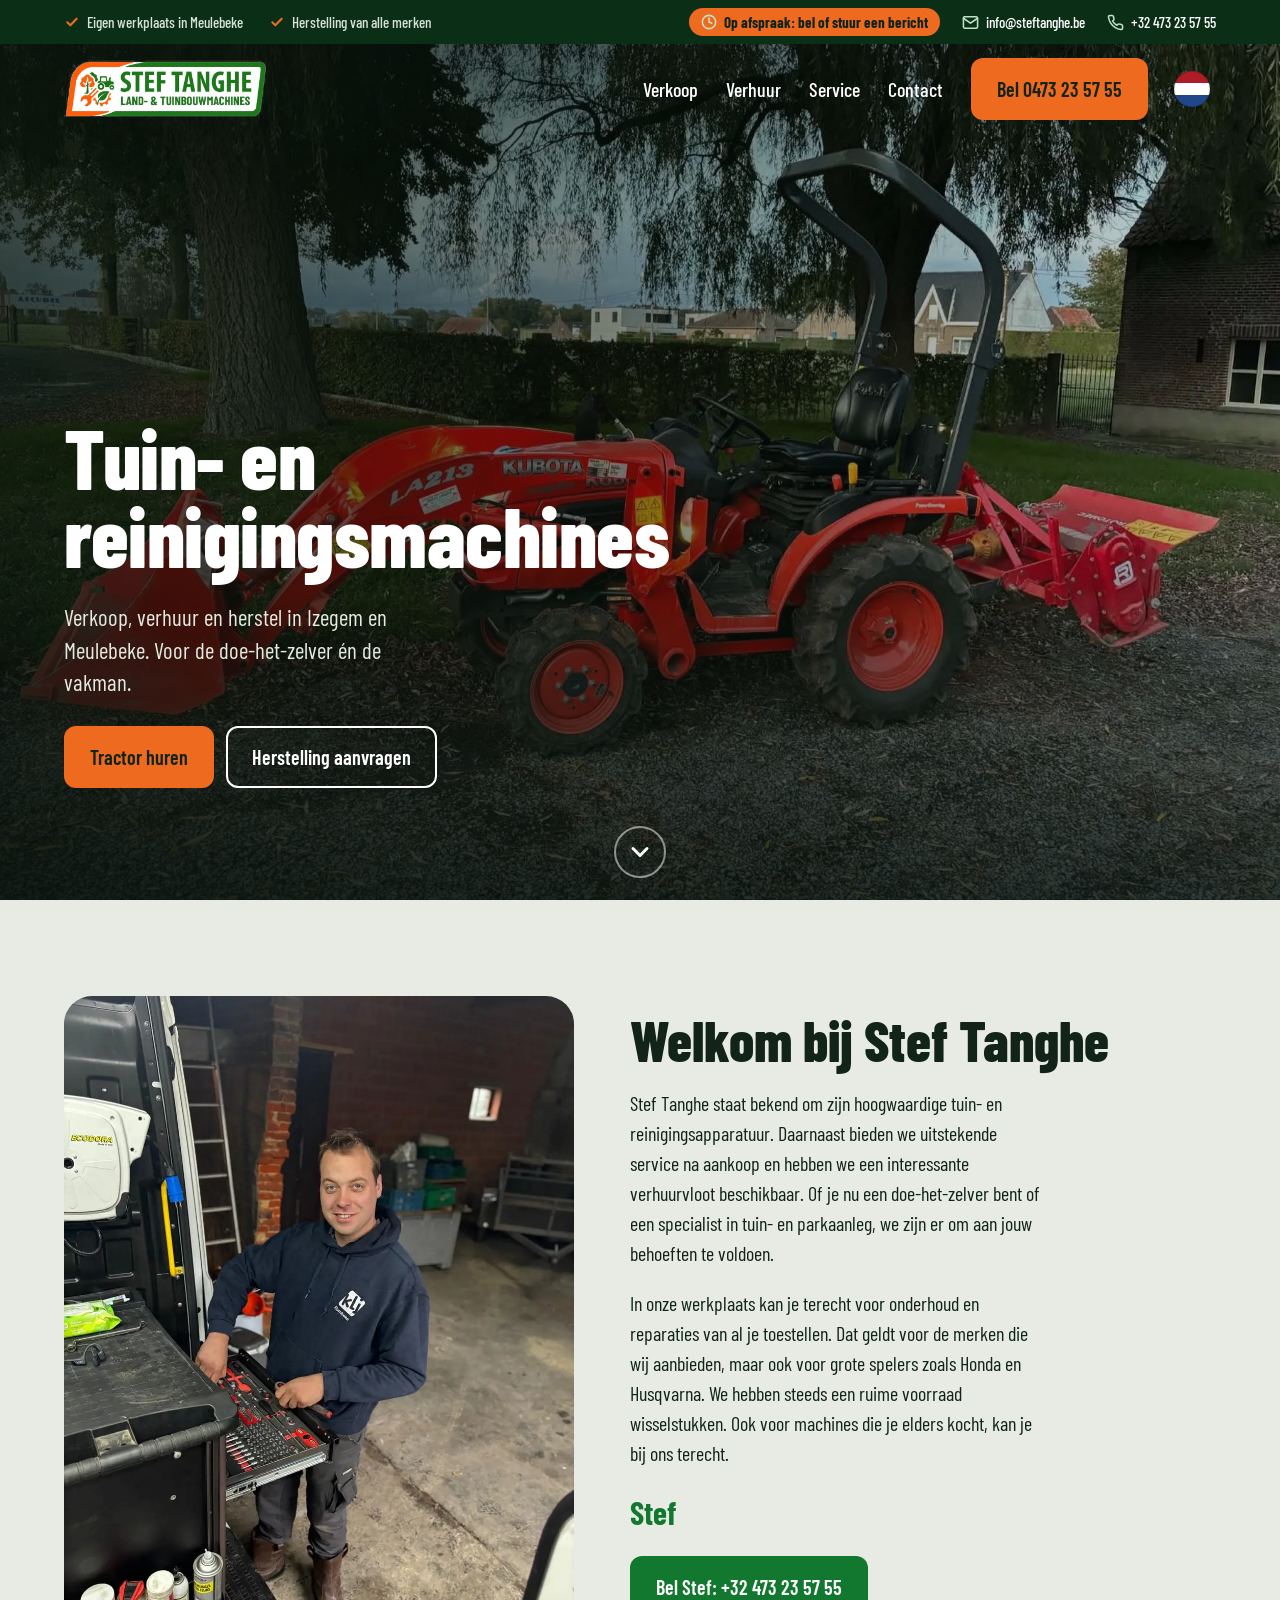
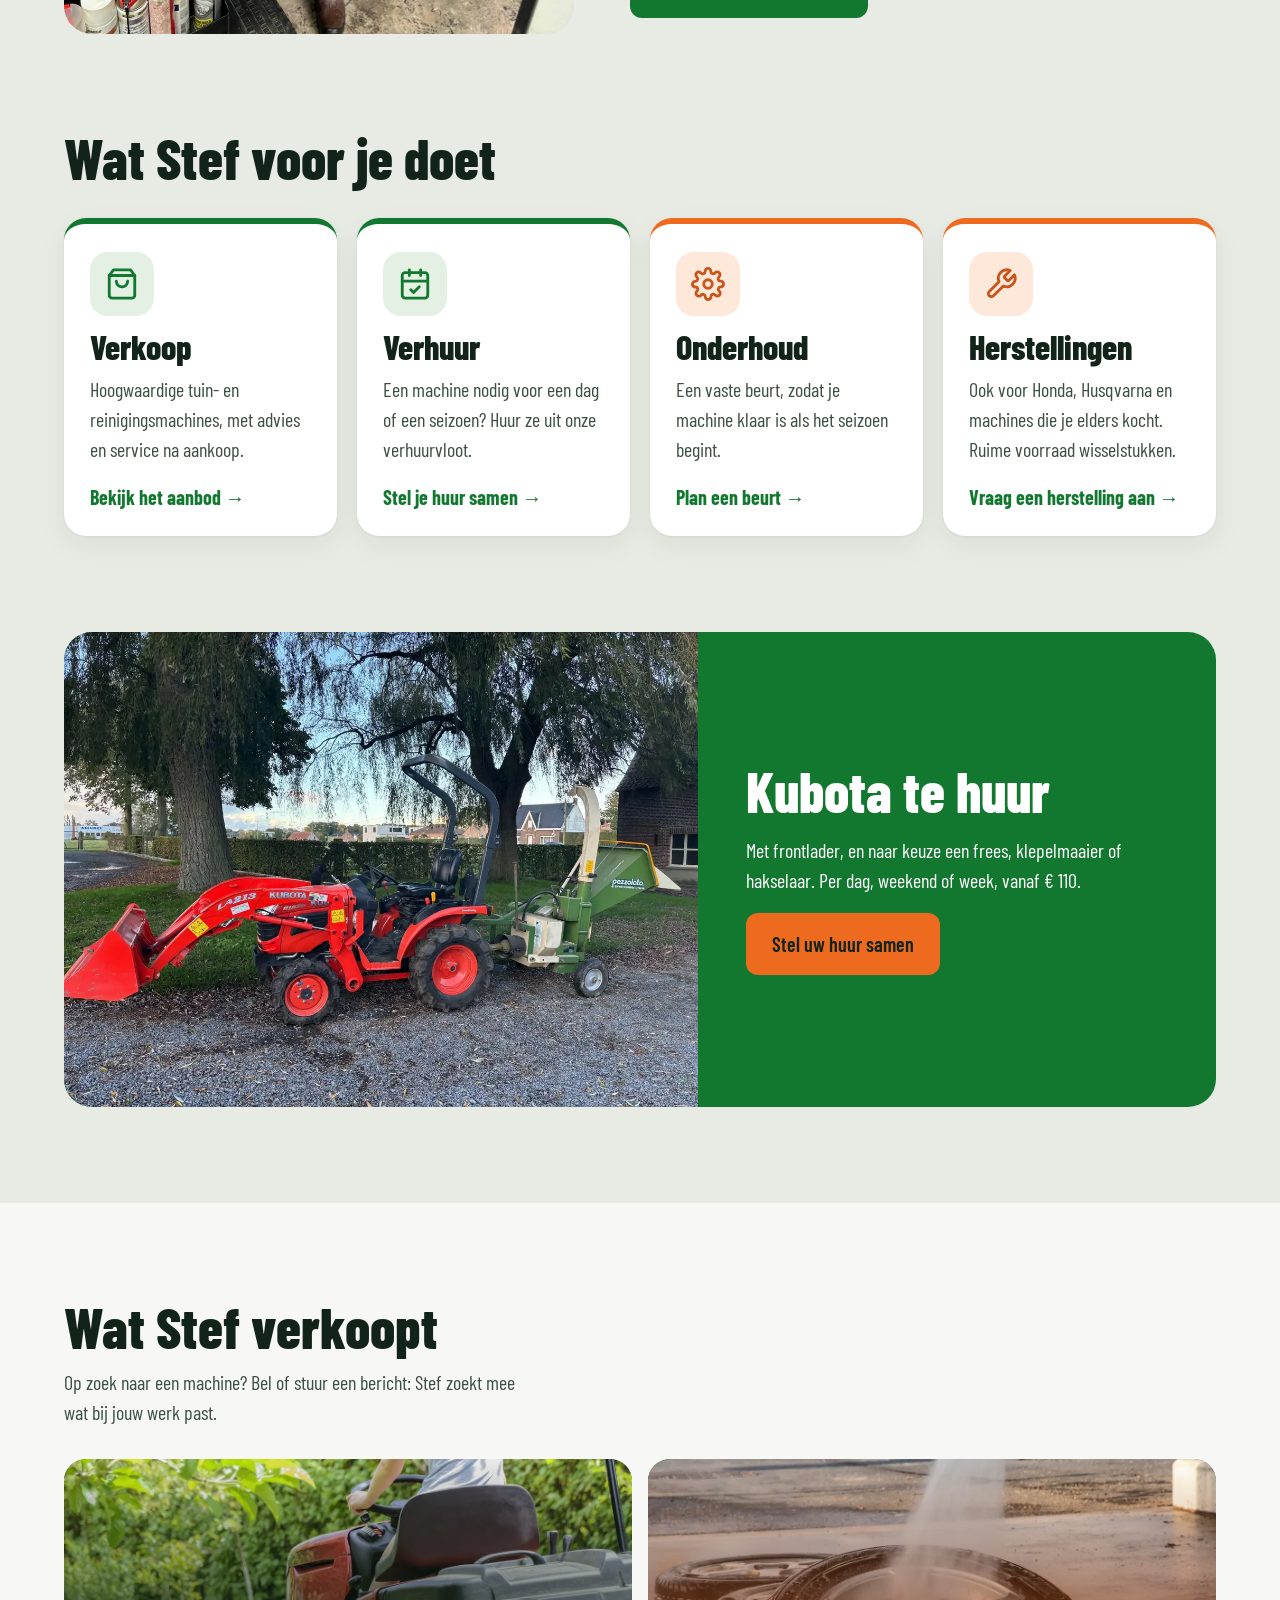
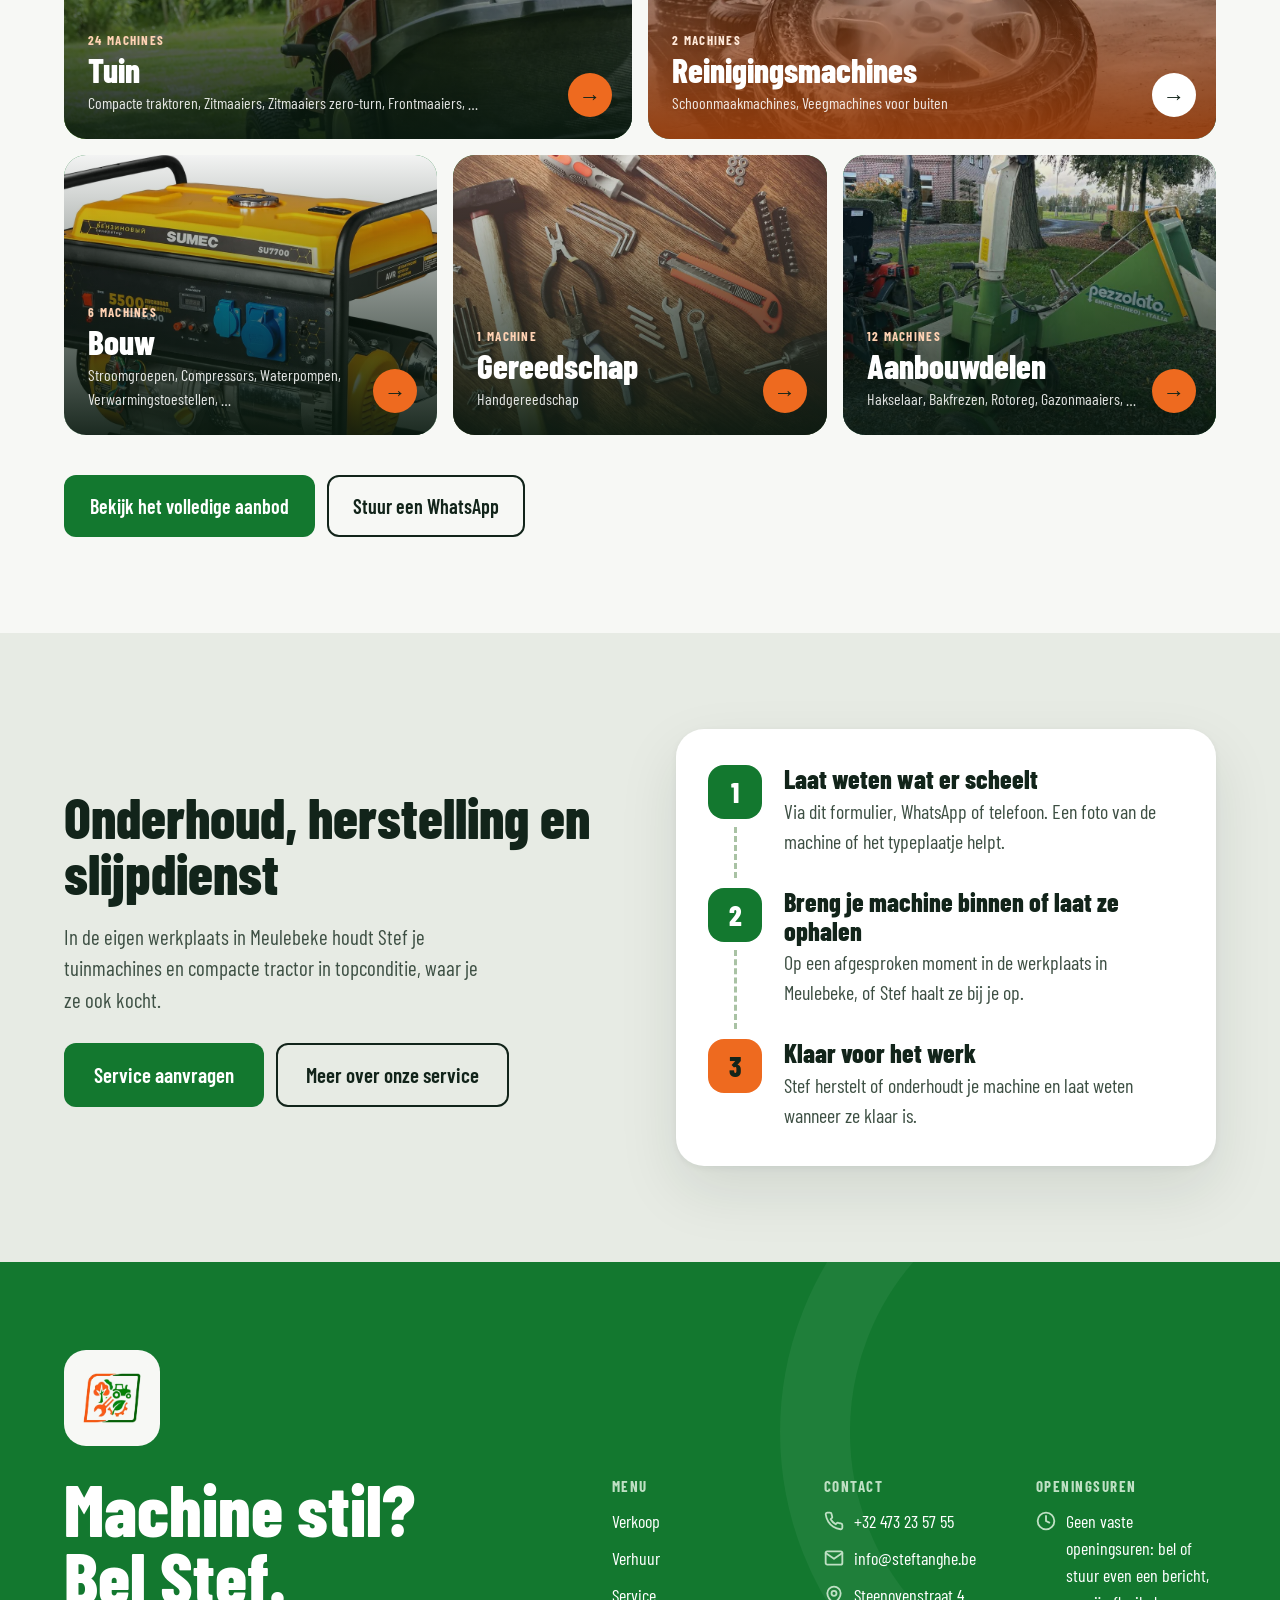
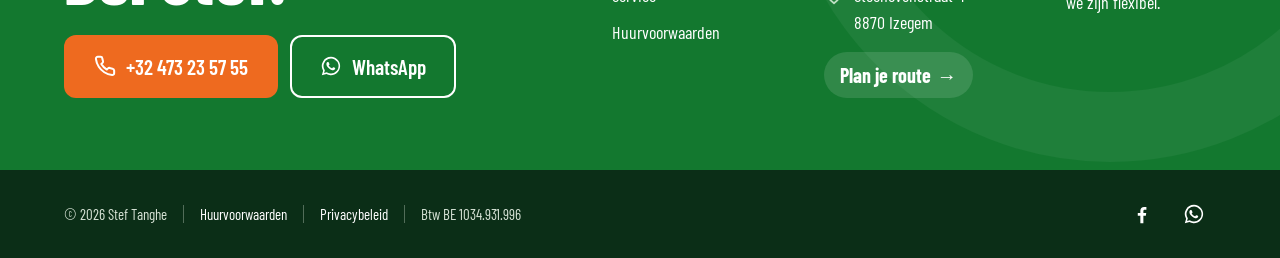
==== index.html @ a014071f "Topbalk met troeven en contactgegevens bovenaan (enkel desktop), klapt dicht bij scrollen Co-Authore" ====
<!doctype html>
<html lang="nl-BE">
<head>
<meta charset="utf-8">
<meta name="viewport" content="width=device-width, initial-scale=1">
<title>Stef Tanghe – Tuin- en reinigingsmachines in Izegem en Meulebeke</title>
<meta name="i18n-title" content="meta.home.title">
<meta name="description" data-key="meta.home.desc" content="Verhuur, verkoop en herstel van tuin- en reinigingsmachines in Izegem en Meulebeke. Onderhoud ook voor Honda, Husqvarna en elders gekochte machines.">
<meta name="robots" content="noindex, nofollow">
<meta name="theme-color" content="#13782F">
<link rel="icon" type="image/png" sizes="32x32" href="img/favicon-32.png">
<link rel="apple-touch-icon" href="img/apple-touch-icon.png">
<meta property="og:title" content="Stef Tanghe – Tuin- en reinigingsmachines">
<meta property="og:description" content="Verhuur, verkoop en herstel in Izegem en Meulebeke.">
<meta property="og:image" content="img/og.jpg">
<meta property="og:locale" content="nl_BE">
<link rel="preload" href="fonts/barlow-condensed-latin-800-normal.woff2" as="font" type="font/woff2" crossorigin>
<link rel="stylesheet" href="css/style.css">
</head>
<body>

<header class="balk balk-transparant" id="balk">
  <div class="topbalk">
    <div class="wrap topbalk-inner">
      <ul class="topbalk-troeven">
        <li><svg width="16" height="16" viewBox="0 0 24 24" fill="none" stroke="currentColor" stroke-width="3.2" stroke-linecap="round" stroke-linejoin="round" aria-hidden="true"><path d="M5 12.5l4.5 4.5L19 7"/></svg><span data-i18n="usp.werkplaats">Eigen werkplaats in Meulebeke</span></li>
        <li><svg width="16" height="16" viewBox="0 0 24 24" fill="none" stroke="currentColor" stroke-width="3.2" stroke-linecap="round" stroke-linejoin="round" aria-hidden="true"><path d="M5 12.5l4.5 4.5L19 7"/></svg><span data-i18n="usp.merken">Herstelling van alle merken</span></li>
        <li><svg width="16" height="16" viewBox="0 0 24 24" fill="none" stroke="currentColor" stroke-width="3.2" stroke-linecap="round" stroke-linejoin="round" aria-hidden="true"><path d="M5 12.5l4.5 4.5L19 7"/></svg><span data-i18n="usp.advies">Persoonlijk advies van Stef</span></li>
      </ul>
      <div class="topbalk-contact" aria-label="Contactgegevens" data-i18n-attr="aria-label:tb.label" role="group">
        <span class="topbalk-uren"><svg width="16" height="16" viewBox="0 0 24 24" fill="none" stroke="currentColor" stroke-width="2.4" stroke-linecap="round" aria-hidden="true"><circle cx="12" cy="12" r="10"/><path d="M12 6v6l4 2"/></svg><span data-i18n="tb.uren">Op afspraak: bel of stuur een bericht</span></span>
        <a href="mailto:info@steftanghe.be"><svg width="17" height="17" viewBox="0 0 24 24" fill="none" stroke="currentColor" stroke-width="2.2" stroke-linecap="round" stroke-linejoin="round" aria-hidden="true"><rect x="2" y="4" width="20" height="16" rx="2"/><path d="M22 6l-10 7L2 6"/></svg>info@steftanghe.be</a>
        <a href="tel:+32473235755"><svg width="17" height="17" viewBox="0 0 24 24" fill="none" stroke="currentColor" stroke-width="2.2" stroke-linecap="round" stroke-linejoin="round" aria-hidden="true"><path d="M22 16.9v3a2 2 0 0 1-2.2 2 19.8 19.8 0 0 1-8.6-3.1 19.5 19.5 0 0 1-6-6A19.8 19.8 0 0 1 2.1 4.2 2 2 0 0 1 4.1 2h3a2 2 0 0 1 2 1.7c.1 1 .4 1.9.7 2.8a2 2 0 0 1-.5 2.1L8 9.9a16 16 0 0 0 6 6l1.3-1.3a2 2 0 0 1 2.1-.4c.9.3 1.8.6 2.8.7a2 2 0 0 1 1.7 2z"/></svg>+32 473 23 57 55</a>
      </div>
    </div>
  </div>
  <div class="wrap balk-inner">
    <a href="./" class="balk-logo" data-intern><img src="img/logo.png" width="700" height="199" alt="Stef Tanghe, land- en tuinbouwmachines" data-i18n-attr="alt:alt.logo"></a>
    <div class="balk-rechts">
      <nav class="menu" id="menu" aria-label="Hoofdmenu">
        <button class="menu-sluit" type="button" aria-label="Menu sluiten" data-i18n-attr="aria-label:menu.sluiten">
          <svg width="28" height="28" viewBox="0 0 24 24" fill="none" stroke="currentColor" stroke-width="2.5" stroke-linecap="round" aria-hidden="true"><path d="M6 6l12 12M18 6L6 18"/></svg>
        </button>
        <a href="verkoop.html" data-intern data-i18n="nav.verkoop">Verkoop</a>
        <a href="verhuur.html" data-intern data-i18n="nav.verhuur">Verhuur</a>
        <a href="service.html" data-intern data-i18n="nav.service">Service</a>
        <a href="#contact" data-i18n="nav.contact">Contact</a>
        <a href="tel:+32473235755" class="btn btn-oranje" data-i18n="nav.bel">Bel 0473 23 57 55</a>
        <div class="menu-sociaal">
          <a href="https://www.facebook.com/profile.php?id=61595489034285" target="_blank" rel="noopener" aria-label="Facebook">
            <svg width="28" height="28" viewBox="0 0 24 24" fill="currentColor" aria-hidden="true"><path d="M13.5 22v-8h2.7l.4-3.2h-3.1V8.8c0-.9.3-1.5 1.6-1.5h1.7V4.4c-.3 0-1.3-.1-2.5-.1-2.5 0-4.1 1.5-4.1 4.2v2.3H7.4V14h2.8v8h3.3z"/></svg>
          </a>
          <a href="https://wa.me/32473235755" target="_blank" rel="noopener" aria-label="WhatsApp">
            <svg width="28" height="28" viewBox="0 0 24 24" fill="currentColor" aria-hidden="true"><path d="M12 2a10 10 0 0 0-8.6 15.1L2 22l5-1.3A10 10 0 1 0 12 2zm0 18.2c-1.5 0-3-.4-4.2-1.2l-.3-.2-3 .8.8-2.9-.2-.3A8.2 8.2 0 1 1 12 20.2zm4.5-6.1c-.2-.1-1.5-.7-1.7-.8-.2-.1-.4-.1-.6.1l-.8 1c-.1.2-.3.2-.5.1a6.7 6.7 0 0 1-3.3-2.9c-.3-.4.2-.4.7-1.3.1-.2 0-.3 0-.4l-.8-1.8c-.2-.5-.4-.4-.6-.4h-.5c-.2 0-.4.1-.6.3-.2.2-.8.8-.8 2s.8 2.3.9 2.5c.1.2 1.6 2.5 4 3.5 1.5.6 2 .7 2.8.6.4-.1 1.5-.6 1.7-1.2.2-.6.2-1.1.1-1.2l-.4-.2z"/></svg>
          </a>
        </div>
      </nav>
      <div class="menu-achtergrond" aria-hidden="true"></div>
      <div class="taalkiezer" id="taalkiezer">
        <button class="taal-knop" type="button" aria-expanded="false" aria-controls="taal-lijst" aria-label="Taal kiezen"></button>
        <div class="taal-lijst" id="taal-lijst"></div>
      </div>
      <button class="hamburger" type="button" aria-expanded="false" aria-controls="menu" aria-label="Menu openen" data-i18n-attr="aria-label:menu.open">
        <svg width="24" height="24" viewBox="0 0 24 24" fill="none" stroke="currentColor" stroke-width="2.5" stroke-linecap="round" aria-hidden="true"><path d="M4 7h16M4 12h16M4 17h16"/></svg>
      </button>
    </div>
  </div>
</header>

<main>
  <section class="hero">
    <picture>
      <source srcset="img/kubota.webp" type="image/webp">
      <img src="img/kubota.jpg" alt="" width="1800" height="1350" fetchpriority="high">
    </picture>
    <div class="wrap hero-inhoud">
      <h1 data-i18n-html="hero.h1">Tuin- en reinigings&shy;machines</h1>
      <p data-i18n="hero.p">Verkoop, verhuur en herstel in Izegem en Meulebeke. Voor de doe-het-zelver én de vakman.</p>
      <div class="knoppen">
        <a href="verhuur.html" class="btn btn-oranje" data-intern data-i18n="nav.huren">Tractor huren</a>
        <a href="service.html#aanvragen" class="btn btn-rand-wit" data-intern data-i18n="hero.herstel">Herstelling aanvragen</a>
      </div>
      <ul class="troeven">
        <li data-i18n="usp.werkplaats">Eigen werkplaats in Meulebeke</li>
        <li data-i18n="usp.merken">Herstelling van alle merken</li>
        <li data-i18n="usp.advies">Persoonlijk advies van Stef</li>
      </ul>
    </div>
    <a href="#welkom" class="scroll-pijl" aria-label="Scroll naar beneden" data-i18n-attr="aria-label:hero.scroll">
      <svg width="28" height="28" viewBox="0 0 24 24" fill="none" stroke="currentColor" stroke-width="2.5" stroke-linecap="round" stroke-linejoin="round" aria-hidden="true"><path d="M6 9l6 6 6-6"/></svg>
    </a>
  </section>

  <section class="sectie" id="welkom">
    <div class="wrap over">
      <picture>
        <source srcset="img/stef.webp" type="image/webp">
        <img src="img/stef.jpg" alt="Stef Tanghe aan het werk met zijn gereedschapskoffer in de bestelwagen" data-i18n-attr="alt:alt.stef" width="1000" height="1333" loading="lazy">
      </picture>
      <div class="over-tekst">
        <h2 class="sectie-titel" style="margin: 0" data-i18n="over.titel">Welkom bij Stef Tanghe</h2>
        <p data-i18n="over.p1">Stef Tanghe staat bekend om zijn hoogwaardige tuin- en reinigingsapparatuur. Daarnaast bieden we uitstekende service na aankoop en hebben we een interessante verhuurvloot beschikbaar. Of je nu een doe-het-zelver bent of een specialist in tuin- en parkaanleg, we zijn er om aan jouw behoeften te voldoen.</p>
        <p data-i18n="over.p2">In onze werkplaats kan je terecht voor onderhoud en reparaties van al je toestellen. Dat geldt voor de merken die wij aanbieden, maar ook voor grote spelers zoals Honda en Husqvarna. We hebben steeds een ruime voorraad wisselstukken. Ook voor machines die je elders kocht, kan je bij ons terecht.</p>
        <p class="handtekening">Stef</p>
        <div class="knoppen"><a href="tel:+32473235755" class="btn btn-groen" data-i18n="bel.stef">Bel Stef: +32 473 23 57 55</a></div>
      </div>
    </div>
  </section>

  <section class="sectie" id="diensten" style="padding-top: 0">
    <div class="wrap">
      <h2 class="sectie-titel" data-i18n="diensten.titel">Wat Stef voor je doet</h2>
      <div class="diensten">
        <a class="dienst" href="verkoop.html" data-intern>
          <span class="dienst-icoon" aria-hidden="true"><svg width="34" height="34" viewBox="0 0 24 24" fill="none" stroke="currentColor" stroke-width="2" stroke-linecap="round" stroke-linejoin="round"><path d="M6 2L3 6v14a2 2 0 0 0 2 2h14a2 2 0 0 0 2-2V6l-3-4z"/><path d="M3 6h18"/><path d="M16 10a4 4 0 0 1-8 0"/></svg></span>
          <h3 data-i18n="nav.verkoop">Verkoop</h3><p data-i18n="dienst.verkoop">Hoogwaardige tuin- en reinigingsmachines, met advies en service na aankoop.</p>
          <span class="dienst-link"><span data-i18n="dl.verkoop">Bekijk het aanbod</span> <span aria-hidden="true">→</span></span>
        </a>
        <a class="dienst" href="verhuur.html" data-intern>
          <span class="dienst-icoon" aria-hidden="true"><svg width="34" height="34" viewBox="0 0 24 24" fill="none" stroke="currentColor" stroke-width="2" stroke-linecap="round" stroke-linejoin="round"><rect x="3" y="4" width="18" height="18" rx="2"/><path d="M16 2v4M8 2v4M3 10h18"/><path d="M9 16l2 2 4-4"/></svg></span>
          <h3 data-i18n="nav.verhuur">Verhuur</h3><p data-i18n="dienst.verhuur">Een machine nodig voor een dag of een seizoen? Huur ze uit onze verhuurvloot.</p>
          <span class="dienst-link"><span data-i18n="dl.verhuur">Stel je huur samen</span> <span aria-hidden="true">→</span></span>
        </a>
        <a class="dienst" href="service.html?soort=onderhoud#aanvragen" data-intern>
          <span class="dienst-icoon" aria-hidden="true"><svg width="34" height="34" viewBox="0 0 24 24" fill="none" stroke="currentColor" stroke-width="2" stroke-linecap="round" stroke-linejoin="round"><circle cx="12" cy="12" r="3"/><path d="M19.4 15a1.7 1.7 0 0 0 .3 1.8l.1.1a2 2 0 1 1-2.8 2.8l-.1-.1a1.7 1.7 0 0 0-1.8-.3 1.7 1.7 0 0 0-1 1.5V21a2 2 0 0 1-4 0v-.1A1.7 1.7 0 0 0 9 19.4a1.7 1.7 0 0 0-1.8.3l-.1.1a2 2 0 1 1-2.8-2.8l.1-.1a1.7 1.7 0 0 0 .3-1.8 1.7 1.7 0 0 0-1.5-1H3a2 2 0 0 1 0-4h.1A1.7 1.7 0 0 0 4.6 9a1.7 1.7 0 0 0-.3-1.8l-.1-.1a2 2 0 1 1 2.8-2.8l.1.1a1.7 1.7 0 0 0 1.8.3H9a1.7 1.7 0 0 0 1-1.5V3a2 2 0 0 1 4 0v.1a1.7 1.7 0 0 0 1 1.5 1.7 1.7 0 0 0 1.8-.3l.1-.1a2 2 0 1 1 2.8 2.8l-.1.1a1.7 1.7 0 0 0-.3 1.8V9a1.7 1.7 0 0 0 1.5 1H21a2 2 0 0 1 0 4h-.1a1.7 1.7 0 0 0-1.5 1z"/></svg></span>
          <h3 data-i18n="nav.onderhoud">Onderhoud</h3><p data-i18n="dienst.onderhoud">Een vaste beurt, zodat je machine klaar is als het seizoen begint.</p>
          <span class="dienst-link"><span data-i18n="dl.onderhoud">Plan een beurt</span> <span aria-hidden="true">→</span></span>
        </a>
        <a class="dienst" href="service.html?soort=herstel#aanvragen" data-intern>
          <span class="dienst-icoon" aria-hidden="true"><svg width="34" height="34" viewBox="0 0 24 24" fill="none" stroke="currentColor" stroke-width="2" stroke-linecap="round" stroke-linejoin="round"><path d="M14.7 6.3a1 1 0 0 0 0 1.4l1.6 1.6a1 1 0 0 0 1.4 0l3.8-3.8a6 6 0 0 1-7.9 7.9l-6.9 6.9a2.1 2.1 0 0 1-3-3l6.9-6.9a6 6 0 0 1 7.9-7.9l-3.8 3.8z"/></svg></span>
          <h3 data-i18n="nav.herstel">Herstellingen</h3><p data-i18n="dienst.herstel">Ook voor Honda, Husqvarna en machines die je elders kocht. Ruime voorraad wisselstukken.</p>
          <span class="dienst-link"><span data-i18n="dl.herstel">Vraag een herstelling aan</span> <span aria-hidden="true">→</span></span>
        </a>
      </div>
    </div>
  </section>

  <section class="wrap" style="padding-bottom: 96px">
    <div class="huurblok">
      <picture>
        <source srcset="img/kubota-hakselaar.webp" type="image/webp">
        <img src="img/kubota-hakselaar.jpg" alt="Kubota met hakselaar aangekoppeld" data-i18n-attr="alt:alt.kubota.hakselaar" width="1200" height="900" loading="lazy">
      </picture>
      <div class="huurblok-tekst">
        <h2 data-i18n="huur.titel">Kubota te huur</h2>
        <p data-i18n="huur.p">Met frontlader, en naar keuze een frees, klepelmaaier of hakselaar. Per dag, weekend of week, vanaf € 110.</p>
        <a href="verhuur.html" class="btn btn-oranje" data-intern data-i18n="huur.knop">Stel uw huur samen</a>
      </div>
    </div>
  </section>

  <section class="sectie aanbod-sectie" id="aanbod">
    <div class="wrap">
      <div class="aanbod-kop">
        <div>
          <h2 class="sectie-titel" style="margin-bottom: 12px" data-i18n="aanbod.titel">Wat Stef verkoopt</h2>
          <p class="aanbod-intro" data-i18n="aanbod.intro">Op zoek naar een machine? Bel of stuur een bericht: Stef zoekt mee wat bij jouw werk past.</p>
        </div>
        
      </div>
      <div class="categorie-tegels" id="cat-tegels"></div>
      <div class="knoppen" style="margin-top: 40px">
        <a href="verkoop.html" class="btn btn-groen" data-intern data-i18n="aanbod.alles">Bekijk het volledige aanbod</a>
        <a href="https://wa.me/32473235755" target="_blank" rel="noopener" class="btn btn-rand" data-i18n="aanbod.wa">Stuur een WhatsApp</a>
      </div>
    </div>
  </section>

  <section class="sectie herstel-sectie" id="herstelling">
    <div class="wrap herstel herstel-teaser">
      <div class="herstel-uitleg">
        <h2 class="sectie-titel" data-i18n="sv.onder">Onderhoud, herstelling en slijpdienst</h2>
        <p class="herstel-sub" data-i18n="sv.intro">In de eigen werkplaats in Meulebeke houdt Stef je tuinmachines en compacte tractor in topconditie, waar je ze ook kocht.</p>
        <div class="knoppen">
          <a href="service.html#aanvragen" class="btn btn-groen btn-groot" data-intern data-i18n="sv.aanvragen">Service aanvragen</a>
          <a href="service.html" class="btn btn-rand btn-groot" data-intern data-i18n="sv.meer">Meer over onze service</a>
        </div>
      </div>
      <ol class="stappen">
        <li><strong data-i18n="s1.t">Laat weten wat er scheelt</strong><span data-i18n="s1.p"></span></li>
        <li><strong data-i18n="s2.t">Breng je machine binnen of laat ze ophalen</strong><span data-i18n="s2.p"></span></li>
        <li><strong data-i18n="s3.t">Klaar voor het werk</strong><span data-i18n="s3.p"></span></li>
      </ol>
    </div>
  </section>
</main>

<footer class="contact" id="contact">
  <div class="wrap contact-inner">
    <div class="contact-cta">
      <img src="img/logo-vierkant.png" alt="" width="96" height="96" class="contact-logo" loading="lazy">
      <h2 data-i18n-html="contact.home"></h2>
      <div class="knoppen">
        <a href="tel:+32473235755" class="btn btn-oranje btn-groot"><svg width="22" height="22" viewBox="0 0 24 24" fill="none" stroke="currentColor" stroke-width="2.2" stroke-linecap="round" stroke-linejoin="round" aria-hidden="true"><path d="M22 16.9v3a2 2 0 0 1-2.2 2 19.8 19.8 0 0 1-8.6-3.1 19.5 19.5 0 0 1-6-6A19.8 19.8 0 0 1 2.1 4.2 2 2 0 0 1 4.1 2h3a2 2 0 0 1 2 1.7c.1 1 .4 1.9.7 2.8a2 2 0 0 1-.5 2.1L8 9.9a16 16 0 0 0 6 6l1.3-1.3a2 2 0 0 1 2.1-.4c.9.3 1.8.6 2.8.7a2 2 0 0 1 1.7 2z"/></svg> +32 473 23 57 55</a>
        <a href="https://wa.me/32473235755" target="_blank" rel="noopener" class="btn btn-rand-wit btn-groot"><svg width="22" height="22" viewBox="0 0 24 24" fill="currentColor" aria-hidden="true"><path d="M12 2a10 10 0 0 0-8.6 15.1L2 22l5-1.3A10 10 0 1 0 12 2zm0 18.2c-1.5 0-3-.4-4.2-1.2l-.3-.2-3 .8.8-2.9-.2-.3A8.2 8.2 0 1 1 12 20.2zm4.5-6.1c-.2-.1-1.5-.7-1.7-.8-.2-.1-.4-.1-.6.1l-.8 1c-.1.2-.3.2-.5.1a6.7 6.7 0 0 1-3.3-2.9c-.3-.4.2-.4.7-1.3.1-.2 0-.3 0-.4l-.8-1.8c-.2-.5-.4-.4-.6-.4h-.5c-.2 0-.4.1-.6.3-.2.2-.8.8-.8 2s.8 2.3.9 2.5c.1.2 1.6 2.5 4 3.5 1.5.6 2 .7 2.8.6.4-.1 1.5-.6 1.7-1.2.2-.6.2-1.1.1-1.2l-.4-.2z"/></svg> WhatsApp</a>
      </div>
    </div>
    <div class="contact-kolommen">
      <div>
        <h3 data-i18n="f.menu">Menu</h3>
        <ul>
          <li><a href="verkoop.html" data-intern data-i18n="nav.verkoop">Verkoop</a></li>
          <li><a href="verhuur.html" data-intern data-i18n="nav.verhuur">Verhuur</a></li>
          <li><a href="service.html" data-intern data-i18n="nav.service">Service</a></li>
          <li><a href="voorwaarden.html" data-intern data-i18n="voet.voorwaarden">Huurvoorwaarden</a></li>
        </ul>
      </div>
      <div>
        <h3 data-i18n="nav.contact">Contact</h3>
        <ul class="met-icoon">
          <li><svg width="22" height="22" viewBox="0 0 24 24" fill="none" stroke="currentColor" stroke-width="2.2" stroke-linecap="round" stroke-linejoin="round" aria-hidden="true"><path d="M22 16.9v3a2 2 0 0 1-2.2 2 19.8 19.8 0 0 1-8.6-3.1 19.5 19.5 0 0 1-6-6A19.8 19.8 0 0 1 2.1 4.2 2 2 0 0 1 4.1 2h3a2 2 0 0 1 2 1.7c.1 1 .4 1.9.7 2.8a2 2 0 0 1-.5 2.1L8 9.9a16 16 0 0 0 6 6l1.3-1.3a2 2 0 0 1 2.1-.4c.9.3 1.8.6 2.8.7a2 2 0 0 1 1.7 2z"/></svg><a href="tel:+32473235755">+32 473 23 57 55</a></li>
          <li><svg width="20" height="20" viewBox="0 0 24 24" fill="none" stroke="currentColor" stroke-width="2.2" stroke-linecap="round" stroke-linejoin="round" aria-hidden="true"><rect x="2" y="4" width="20" height="16" rx="2"/><path d="M22 6l-10 7L2 6"/></svg><a href="mailto:info@steftanghe.be">info@steftanghe.be</a></li>
          <li><svg width="22" height="22" viewBox="0 0 24 24" fill="none" stroke="currentColor" stroke-width="2.2" stroke-linecap="round" stroke-linejoin="round" aria-hidden="true"><path d="M20 10c0 6-8 12-8 12s-8-6-8-12a8 8 0 0 1 16 0z"/><circle cx="12" cy="10" r="3"/></svg><span>Steenovenstraat 4<br>8870 Izegem</span></li>
        </ul>
        <a class="route-link" href="https://www.google.com/maps/dir/?api=1&amp;destination=Steenovenstraat+4+8870+Izegem" target="_blank" rel="noopener"><span data-i18n="f.route">Plan je route</span> <span aria-hidden="true">→</span></a>
      </div>
      <div>
        <h3 data-i18n="f.uren">Openingsuren</h3>
        <p class="met-icoon-p"><svg width="20" height="20" viewBox="0 0 24 24" fill="none" stroke="currentColor" stroke-width="2.2" stroke-linecap="round" aria-hidden="true"><circle cx="12" cy="12" r="10"/><path d="M12 6v6l4 2"/></svg><span data-i18n="contact.uren">Geen vaste openingsuren: bel of stuur even een bericht, we zijn flexibel.</span></p>
      </div>
    </div>
  </div>
</footer>
<div class="voet">
  <div class="wrap voet-inner">
    <div class="voet-links">
      <span>© <span data-jaar>2026</span> Stef Tanghe</span>
      <a href="voorwaarden.html" data-intern data-i18n="voet.voorwaarden">Huurvoorwaarden</a>
      <a href="privacy.html" data-intern data-i18n="voet.privacy">Privacybeleid</a>
      <span>Btw BE 1034.931.996</span>
    </div>
    <div class="voet-sociaal">
      <a href="https://www.facebook.com/profile.php?id=61595489034285" target="_blank" rel="noopener" aria-label="Facebook" data-facebook>
        <svg width="22" height="22" viewBox="0 0 24 24" fill="currentColor" aria-hidden="true"><path d="M13.5 22v-8h2.7l.4-3.2h-3.1V8.8c0-.9.3-1.5 1.6-1.5h1.7V4.4c-.3 0-1.3-.1-2.5-.1-2.5 0-4.1 1.5-4.1 4.2v2.3H7.4V14h2.8v8h3.3z"/></svg>
      </a>
      <a href="https://wa.me/32473235755" target="_blank" rel="noopener" aria-label="WhatsApp">
        <svg width="22" height="22" viewBox="0 0 24 24" fill="currentColor" aria-hidden="true"><path d="M12 2a10 10 0 0 0-8.6 15.1L2 22l5-1.3A10 10 0 1 0 12 2zm0 18.2c-1.5 0-3-.4-4.2-1.2l-.3-.2-3 .8.8-2.9-.2-.3A8.2 8.2 0 1 1 12 20.2zm4.5-6.1c-.2-.1-1.5-.7-1.7-.8-.2-.1-.4-.1-.6.1l-.8 1c-.1.2-.3.2-.5.1a6.7 6.7 0 0 1-3.3-2.9c-.3-.4.2-.4.7-1.3.1-.2 0-.3 0-.4l-.8-1.8c-.2-.5-.4-.4-.6-.4h-.5c-.2 0-.4.1-.6.3-.2.2-.8.8-.8 2s.8 2.3.9 2.5c.1.2 1.6 2.5 4 3.5 1.5.6 2 .7 2.8.6.4-.1 1.5-.6 1.7-1.2.2-.6.2-1.1.1-1.2l-.4-.2z"/></svg>
      </a>
    </div>
  </div>
</div>

<nav class="actiebalk" id="actiebalk" aria-label="Snel contact" data-i18n-attr="aria-label:mb.label">
  <a href="tel:+32473235755"><svg width="22" height="22" viewBox="0 0 24 24" fill="none" stroke="currentColor" stroke-width="2.2" stroke-linecap="round" stroke-linejoin="round" aria-hidden="true"><path d="M22 16.9v3a2 2 0 0 1-2.2 2 19.8 19.8 0 0 1-8.6-3.1 19.5 19.5 0 0 1-6-6A19.8 19.8 0 0 1 2.1 4.2 2 2 0 0 1 4.1 2h3a2 2 0 0 1 2 1.7c.1 1 .4 1.9.7 2.8a2 2 0 0 1-.5 2.1L8 9.9a16 16 0 0 0 6 6l1.3-1.3a2 2 0 0 1 2.1-.4c.9.3 1.8.6 2.8.7a2 2 0 0 1 1.7 2z"/></svg><span data-i18n="vk.bel">Bellen</span></a>
  <a href="https://wa.me/32473235755" target="_blank" rel="noopener"><svg width="22" height="22" viewBox="0 0 24 24" fill="currentColor" aria-hidden="true"><path d="M12 2a10 10 0 0 0-8.6 15.1L2 22l5-1.3A10 10 0 1 0 12 2zm0 18.2c-1.5 0-3-.4-4.2-1.2l-.3-.2-3 .8.8-2.9-.2-.3A8.2 8.2 0 1 1 12 20.2zm4.5-6.1c-.2-.1-1.5-.7-1.7-.8-.2-.1-.4-.1-.6.1l-.8 1c-.1.2-.3.2-.5.1a6.7 6.7 0 0 1-3.3-2.9c-.3-.4.2-.4.7-1.3.1-.2 0-.3 0-.4l-.8-1.8c-.2-.5-.4-.4-.6-.4h-.5c-.2 0-.4.1-.6.3-.2.2-.8.8-.8 2s.8 2.3.9 2.5c.1.2 1.6 2.5 4 3.5 1.5.6 2 .7 2.8.6.4-.1 1.5-.6 1.7-1.2.2-.6.2-1.1.1-1.2l-.4-.2z"/></svg><span>WhatsApp</span></a>
  <a href="https://www.google.com/maps/dir/?api=1&amp;destination=Steenovenstraat+4+8870+Izegem" target="_blank" rel="noopener"><svg width="22" height="22" viewBox="0 0 24 24" fill="none" stroke="currentColor" stroke-width="2.2" stroke-linecap="round" stroke-linejoin="round" aria-hidden="true"><path d="M20 10c0 6-8 12-8 12s-8-6-8-12a8 8 0 0 1 16 0z"/><circle cx="12" cy="10" r="3"/></svg><span data-i18n="mb.route">Route</span></a>
</nav>

<script src="js/i18n.js"></script>
<script src="js/main.js" defer></script>
<script src="js/assortiment.js" defer></script>
<script src="js/home.js" defer></script>
</body>
</html>
---- css/style.css ----
/* Stef Tanghe – land- & tuinbouwmachines */

@font-face { font-family: "Barlow Condensed"; font-weight: 400; font-display: swap; src: url("../fonts/barlow-condensed-latin-400-normal.woff2") format("woff2"); }
@font-face { font-family: "Barlow Condensed"; font-weight: 500; font-display: swap; src: url("../fonts/barlow-condensed-latin-500-normal.woff2") format("woff2"); }
@font-face { font-family: "Barlow Condensed"; font-weight: 600; font-display: swap; src: url("../fonts/barlow-condensed-latin-600-normal.woff2") format("woff2"); }
@font-face { font-family: "Barlow Condensed"; font-weight: 700; font-display: swap; src: url("../fonts/barlow-condensed-latin-700-normal.woff2") format("woff2"); }
@font-face { font-family: "Barlow Condensed"; font-weight: 800; font-display: swap; src: url("../fonts/barlow-condensed-latin-800-normal.woff2") format("woff2"); }

:root {
  --groen: #13782F;
  --groen-donker: #0C5420;
  --oranje: #EE6A1F;
  --inkt: #12241A;
  --inkt-zacht: #3D4F43;
  --grond: #E7EBE4;
  --plaat: #F7F8F5;
  --lijn: #CBD3C6;
  --todo: #8A3A0B;
  --max: 2200px;
  --rand: clamp(20px, 5vw, 120px);
  --cond: "Barlow Condensed", "Arial Narrow", sans-serif;
  --topbalk: 44px;
}

* { box-sizing: border-box; }
html { scroll-behavior: smooth; scroll-padding-top: 96px; }
@media (prefers-reduced-motion: reduce) { html { scroll-behavior: auto; } * { transition: none !important; } }
body { margin: 0; background: var(--grond); color: var(--inkt); font-family: var(--cond); font-size: 20px; line-height: 1.5; -webkit-font-smoothing: antialiased; }
img { max-width: 100%; height: auto; display: block; }
a { color: var(--groen); }
a:hover { color: var(--groen-donker); }
:focus-visible { outline: 3px solid var(--oranje); outline-offset: 3px; border-radius: 4px; }
h1, h2, h3 { font-family: var(--cond); line-height: 1; margin: 0; }
p { margin: 0; }
.wrap { max-width: var(--max); margin: 0 auto; padding: 0 var(--rand); }
@media (max-width: 640px) { body { font-size: 17px; } }
.sr-only { position: absolute; width: 1px; height: 1px; overflow: hidden; clip: rect(0 0 0 0); white-space: nowrap; }

/* Knoppen */
.btn { display: inline-flex; align-items: center; justify-content: center; gap: 10px; min-height: 52px; padding: 14px 24px; border-radius: 12px; font-weight: 600; text-decoration: none; border: 2px solid transparent; cursor: pointer; font: inherit; font-weight: 600; transition: background 0.2s, transform 0.15s, box-shadow 0.2s; }
.btn:active { transform: translateY(1px); }
.btn-groot { min-height: 58px; font-size: 21px; padding: 14px 28px; }
.btn-oranje:hover, .btn-groen:hover { box-shadow: 0 8px 20px rgba(18, 36, 26, 0.18); }
.btn-oranje { background: var(--oranje); color: var(--inkt); }
.btn-oranje:hover { background: #F57F3A; color: var(--inkt); }
.btn-groen { background: var(--groen); color: #fff; }
.btn-groen:hover { background: var(--groen-donker); color: #fff; }
.btn-rand { border-color: currentColor; color: var(--inkt); }
.btn-rand-wit { border-color: #fff; color: #fff; }
.btn-rand-wit:hover { background: rgba(255,255,255,0.12); color: #fff; }

/* Nog in te vullen */
.todo { color: var(--todo); border: 1px dashed var(--oranje); border-radius: 8px; padding: 2px 8px; font-size: 0.9em; }

/* ---------- Topbalk (enkel desktop) ---------- */
.topbalk { background: #0B2E17; color: #D6E2D5; font-size: 15px; font-weight: 500; max-height: var(--topbalk); overflow: hidden; transition: max-height 0.3s ease, opacity 0.3s ease; }
.topbalk-inner { display: flex; align-items: center; justify-content: space-between; gap: 24px; min-height: var(--topbalk); }
.topbalk-troeven { list-style: none; margin: 0; padding: 0; display: flex; gap: 26px; }
.topbalk-troeven li { display: inline-flex; align-items: center; gap: 7px; white-space: nowrap; }
.topbalk-troeven svg { color: var(--oranje); }
.topbalk-contact { display: flex; align-items: center; gap: 22px; white-space: nowrap; }
.topbalk-contact a { display: inline-flex; align-items: center; gap: 7px; color: #fff; text-decoration: none; }
.topbalk-contact a:hover { color: #FFD2B3; }
.topbalk-contact svg { color: #BFE0C4; }
.topbalk-uren { display: inline-flex; align-items: center; gap: 7px; padding: 3px 12px; border-radius: 999px; background: var(--oranje); color: var(--inkt); font-weight: 700; }
.balk.gescrold .topbalk { max-height: 0; opacity: 0; }
@media (max-width: 1440px) { .topbalk-troeven li:nth-child(3) { display: none; } }
@media (max-width: 1220px) { .topbalk-troeven li:nth-child(2) { display: none; } }
@media (max-width: 1020px) { .topbalk-uren { display: none; } }
@media (max-width: 900px) { :root { --topbalk: 0px; } .topbalk { display: none; } }
@media (min-width: 901px) { .hero .troeven { display: none; } }

/* ---------- Menubalk ---------- */
.balk { position: fixed; top: 0; left: 0; right: 0; z-index: 50; transition: background 0.25s, box-shadow 0.25s, transform 0.3s ease; }
.balk.is-weg { transform: translateY(-100%); box-shadow: none; }
.balk-licht, .balk.is-vast { background: rgba(231, 235, 228, 0.97); box-shadow: 0 1px 0 var(--lijn); }
.balk-inner { display: flex; align-items: center; justify-content: space-between; gap: 16px; padding-top: 14px; padding-bottom: 14px; }
.balk-logo img { height: 58px; width: auto; }
.menu { display: flex; align-items: center; gap: 28px; font-weight: 500; }
.menu > a, .menu-knop { color: var(--inkt); text-decoration: none; }
.balk-transparant:not(.is-vast) .menu > a:not(.btn), .balk-transparant:not(.is-vast) .menu-knop { color: #fff; }
.menu > a[aria-current="page"] { color: var(--groen); font-weight: 700; text-decoration: underline; text-underline-offset: 6px; text-decoration-thickness: 3px; }
.menu-knop { background: none; border: 0; padding: 0; min-height: 44px; font: inherit; font-weight: 500; cursor: pointer; display: inline-flex; align-items: center; gap: 6px; }
.menu-knop svg { transition: transform 0.2s; }
.menu-knop[aria-expanded="true"] svg { transform: rotate(180deg); }
.dropdown { position: relative; }
.dropdown-paneel { position: absolute; top: 100%; left: -14px; width: 310px; margin-top: 8px; background: var(--plaat); border-radius: 16px; box-shadow: 0 16px 40px rgba(18, 36, 26, 0.22); padding: 8px; display: none; flex-direction: column; }
.dropdown-paneel.open { display: flex; }
.dropdown-paneel a { display: flex; flex-direction: column; padding: 12px 14px; border-radius: 10px; color: var(--inkt); text-decoration: none; }
.dropdown-paneel a:hover { background: var(--grond); color: var(--inkt); }
.dropdown-paneel strong { font-family: var(--cond); font-weight: 700; font-size: 22px; line-height: 1.1; }
.dropdown-paneel span { font-size: 15px; color: var(--inkt-zacht); }
.hamburger { display: none; background: none; border: 0; width: 48px; height: 48px; align-items: center; justify-content: center; cursor: pointer; color: var(--inkt); }
.balk-transparant:not(.is-vast) .hamburger { color: #fff; }
.menu-sluit, .menu-sociaal, .menu-achtergrond { display: none; }

@media (max-width: 900px) {
  .hamburger { display: inline-flex; }
  .balk-logo img { height: 48px; }
  /* Zijmenu dat van rechts inschuift */
  .menu { display: flex; position: fixed; top: 0; right: 0; bottom: 0; width: min(84vw, 380px); flex-direction: column; align-items: stretch; gap: 0; background: #0B2E17; color: #fff; padding: 88px 28px 32px; overflow-y: auto; transform: translateX(100%); visibility: hidden; transition: transform 0.5s cubic-bezier(.2,.7,.2,1), visibility 0s linear 0.5s; z-index: 2; }
  .menu.open { transform: translateX(0); visibility: visible; transition: transform 0.5s cubic-bezier(.2,.7,.2,1), visibility 0s; }
  .menu-sluit { display: inline-flex; position: absolute; top: 20px; right: 16px; width: 48px; height: 48px; align-items: center; justify-content: center; background: none; border: 0; color: #fff; cursor: pointer; }
  .menu > a:not(.btn), .menu-knop, .balk-transparant:not(.is-vast) .menu > a:not(.btn), .balk-transparant:not(.is-vast) .menu-knop { color: #fff; font-family: var(--cond); font-weight: 700; font-size: 26px; padding: 16px 0; border-bottom: 1px solid rgba(255,255,255,0.18); }
  .menu > a[aria-current="page"] { color: #FFB27F; text-decoration: none; }
  .dropdown { border-bottom: 1px solid rgba(255,255,255,0.18); }
  .menu-knop { width: 100%; justify-content: space-between; border-bottom: 0 !important; }
  .dropdown-paneel { position: static; width: auto; margin: 0 0 12px; padding: 0; box-shadow: none; background: none; }
  .dropdown-paneel a { color: #fff; padding: 10px 0 10px 4px; }
  .dropdown-paneel a:hover { background: none; color: #FFB27F; }
  .dropdown-paneel strong { font-size: 20px; }
  .dropdown-paneel span { color: #B9CBB9; }
  .menu .btn { margin-top: 28px; }
  .menu-sociaal { display: flex; gap: 8px; margin-top: 28px; }
  .menu-sociaal a { display: inline-flex; width: 48px; height: 48px; align-items: center; justify-content: center; color: #fff; border-radius: 50%; }
  .menu-sociaal a:hover { background: rgba(255,255,255,0.1); color: #fff; }
  .menu-achtergrond { display: block; position: fixed; inset: 0; background: rgba(5, 15, 9, 0.6); opacity: 0; pointer-events: none; transition: opacity 0.5s; z-index: 1; }
  .menu-achtergrond.open { opacity: 1; pointer-events: auto; }
  body.menu-open { overflow: hidden; }
}
@media (prefers-reduced-motion: reduce) { .menu, .menu.open { transition: none; } }

/* ---------- Hero ---------- */
.hero { position: relative; min-height: 100svh; min-height: 100vh; display: flex; align-items: flex-end; background: #0E1A12; color: #fff; overflow: hidden; }
@supports (min-height: 100svh) { .hero { min-height: 100svh; } }
.hero picture, .hero picture img { position: absolute; inset: 0; width: 100%; height: 100%; object-fit: cover; object-position: 60% 50%; }
.hero::after { content: ""; position: absolute; inset: 0; background: linear-gradient(90deg, rgba(8, 18, 12, 0.78) 0%, rgba(8, 18, 12, 0.45) 55%, rgba(8, 18, 12, 0.15) 100%), linear-gradient(0deg, rgba(8, 18, 12, 0.7) 0%, rgba(8, 18, 12, 0) 45%), linear-gradient(180deg, rgba(8, 18, 12, 0.45) 0%, rgba(8, 18, 12, 0) 22%); }
@media (max-width: 700px) { .hero::after { background: linear-gradient(0deg, rgba(8, 18, 12, 0.88) 0%, rgba(8, 18, 12, 0.5) 55%, rgba(8, 18, 12, 0.35) 100%); } }
.troeven { list-style: none; margin: 4px 0 0; padding: 0; display: flex; flex-wrap: wrap; gap: 10px 28px; font-weight: 600; font-size: 19px; color: #E3EADF; }
.troeven li { display: inline-flex; align-items: center; gap: 10px; }
.troeven li::before { content: ""; flex: none; width: 24px; height: 24px; border-radius: 50%; background: var(--oranje) url("data:image/svg+xml,%3Csvg xmlns='http://www.w3.org/2000/svg' viewBox='0 0 24 24' fill='none' stroke='%2312241A' stroke-width='3.2' stroke-linecap='round' stroke-linejoin='round'%3E%3Cpath d='M6 12.5l4 4 8-9'/%3E%3C/svg%3E") center / 15px no-repeat; }
.scroll-pijl { position: absolute; z-index: 1; left: 50%; bottom: 22px; translate: -50% 0; display: inline-flex; width: 52px; height: 52px; align-items: center; justify-content: center; border-radius: 50%; color: #fff; border: 2px solid rgba(255,255,255,0.5); animation: stuiter 2.2s ease-in-out infinite; }
.scroll-pijl:hover { color: #fff; background: rgba(255,255,255,0.12); }
@keyframes stuiter { 0%, 100% { transform: translateY(0); } 50% { transform: translateY(8px); } }
@media (max-width: 700px) { .scroll-pijl { display: none; } }
.hero-inhoud { position: relative; z-index: 1; width: 100%; padding-top: 140px; padding-bottom: 112px; display: flex; flex-direction: column; gap: 28px; }
.hero h1 { font-weight: 800; font-size: clamp(44px, 6.6vw, 108px); line-height: 0.92; letter-spacing: -0.5px; max-width: 18ch; hyphens: manual; text-wrap: balance; }
.hero p { font-size: clamp(19px, 2vw, 23px); line-height: 1.4; color: #E3EADF; max-width: 36ch; }
.knoppen { display: flex; flex-wrap: wrap; gap: 12px; }

/* ---------- Secties ---------- */
.sectie { padding: 96px 0; }
.sectie-titel { font-weight: 800; font-size: clamp(40px, 5vw, 56px); margin-bottom: 32px; }
.diensten { display: grid; grid-template-columns: repeat(4, minmax(0, 1fr)); gap: 20px; }
@media (max-width: 1000px) { .diensten { grid-template-columns: repeat(2, minmax(0, 1fr)); } }
@media (max-width: 560px) { .diensten { grid-template-columns: 1fr; gap: 14px; } }
.dienst { position: relative; display: flex; flex-direction: column; gap: 10px; padding: 28px 26px 24px; border-radius: 22px; background: #fff; color: var(--inkt); text-decoration: none; border-top: 6px solid var(--groen); box-shadow: 0 1px 3px rgba(18,36,26,0.06), 0 10px 30px rgba(18,36,26,0.06); transition: transform 0.25s, box-shadow 0.25s; }
.dienst:nth-child(n+3) { border-top-color: var(--oranje); }
.dienst:hover { color: var(--inkt); transform: translateY(-4px); box-shadow: 0 2px 6px rgba(18,36,26,0.08), 0 18px 40px rgba(18,36,26,0.12); }
.dienst h3 { font-weight: 800; font-size: 34px; }
.dienst p { color: var(--inkt-zacht); }
.dienst-icoon { display: inline-flex; width: 64px; height: 64px; align-items: center; justify-content: center; border-radius: 18px; background: #E3F0E3; color: var(--groen); margin-bottom: 4px; transition: transform 0.25s; }
.dienst:nth-child(n+3) .dienst-icoon { background: #FDE8DA; color: #C9551A; }
.dienst:hover .dienst-icoon { transform: rotate(-6deg) scale(1.06); }
.dienst-link { margin-top: auto; padding-top: 8px; font-weight: 700; color: var(--groen); }
.dienst-link span[aria-hidden] { display: inline-block; transition: transform 0.2s; }
.dienst:hover .dienst-link span[aria-hidden] { transform: translateX(5px); }

.huurblok { background: var(--groen); color: #fff; border-radius: 28px; overflow: hidden; display: flex; flex-wrap: wrap; }
.huurblok picture { flex: 1.2 1 420px; min-width: 0; }
.huurblok picture img { width: 100%; height: 100%; aspect-ratio: 4 / 3; object-fit: cover; }
.huurblok-tekst { flex: 1 1 340px; padding: 48px; display: flex; flex-direction: column; justify-content: center; align-items: flex-start; gap: 18px; }
.huurblok-tekst p { max-width: 46ch; }
.huurblok h2 { font-weight: 800; font-size: clamp(42px, 5vw, 56px); line-height: 0.95; }
@media (max-width: 560px) { .huurblok-tekst { padding: 32px 24px; } }

.over { display: flex; flex-wrap: wrap; gap: 56px; align-items: center; }
.over picture { flex: 1 1 360px; min-width: 0; }
.over picture img { width: 100%; aspect-ratio: 4 / 5; max-height: 640px; object-fit: cover; border-radius: 28px; }
.over-tekst { flex: 1.1 1 420px; display: flex; flex-direction: column; gap: 20px; }
.over-tekst p { max-width: 46ch; }

.aanbod-sectie { background: var(--plaat); }
.aanbod-kop { display: flex; flex-wrap: wrap; justify-content: space-between; align-items: flex-end; gap: 16px; margin-bottom: 32px; }
.aanbod-kop .sectie-titel { margin: 0; }
.aanbod { display: grid; grid-template-columns: repeat(3, minmax(0, 1fr)); gap: 24px; }
@media (max-width: 900px) { .aanbod { grid-template-columns: 1fr; } }
.machine-foto { aspect-ratio: 4 / 3; background: #D5DCD0; border-radius: 16px; display: flex; align-items: flex-end; padding: 16px; font-size: 14px; color: #33463A; }
.machine h3 { font-weight: 700; font-size: 28px; margin: 12px 0 4px; }

/* ---------- Contact / voet ---------- */
.contact { position: relative; overflow: hidden; background: var(--groen); color: #fff; padding: 88px 0 72px; }
.contact::before { content: ""; position: absolute; right: -160px; top: -160px; width: 520px; height: 520px; border-radius: 50%; border: 70px solid rgba(255,255,255,0.05); pointer-events: none; }
.contact a { color: #fff; }
.contact-inner { position: relative; display: grid; grid-template-columns: minmax(0, 1fr) minmax(0, 1.25fr); gap: 48px 64px; align-items: end; }
@media (max-width: 1000px) { .contact-inner { grid-template-columns: 1fr; } }
.contact-logo { width: 96px; height: 96px; padding: 10px; background: var(--plaat); border-radius: 22px; margin-bottom: 28px; }
.contact h2 { font-weight: 800; font-size: clamp(48px, 6vw, 72px); line-height: 0.95; margin-bottom: 24px; }
.contact-kolommen { display: grid; grid-template-columns: repeat(3, minmax(0, 1fr)); gap: 32px; }
@media (max-width: 700px) { .contact-kolommen { grid-template-columns: 1fr 1fr; } .contact-kolommen > :last-child { grid-column: 1 / -1; } }
.contact-kolommen h3 { font-weight: 700; font-size: 15px; text-transform: uppercase; letter-spacing: 0.1em; color: #BFE0C4; margin-bottom: 14px; }
.contact-kolommen ul { list-style: none; margin: 0; padding: 0; display: flex; flex-direction: column; gap: 10px; font-size: 18px; }
.contact-kolommen a { text-decoration: none; }
.contact-kolommen a:hover { color: #FFD2B3; text-decoration: underline; }
.met-icoon li, .met-icoon-p { display: flex; gap: 10px; align-items: flex-start; font-size: 18px; }
.met-icoon svg, .met-icoon-p svg { flex: none; margin-top: 3px; color: #BFE0C4; width: 20px; height: 20px; }
.route-link { display: inline-flex; gap: 6px; margin-top: 16px; padding: 8px 16px; border-radius: 999px; background: rgba(255,255,255,0.12); font-weight: 700; }
.route-link:hover { background: rgba(255,255,255,0.2); text-decoration: none !important; }
.contact-gegevens { display: flex; flex-direction: column; gap: 12px; font-size: 18px; }
.contact .todo { color: #FFE2CF; border-color: #FFB27F; }
.voet { background: #0B2E17; color: #D6E2D5; font-size: 15px; }
.voet-inner { display: flex; flex-wrap: wrap; align-items: center; justify-content: space-between; gap: 16px 32px; padding-top: 22px; padding-bottom: 22px; }
.voet-links { display: flex; flex-wrap: wrap; align-items: center; gap: 8px 0; }
.voet-links > * { padding: 0 16px; border-left: 1px solid rgba(214, 226, 213, 0.35); line-height: 1.2; }
.voet-links > *:first-child { padding-left: 0; border-left: 0; }
.voet a { color: #fff; text-decoration: none; }
.voet a:hover { color: #FFB27F; }
.voet .todo { color: #FFE2CF; border: 1px dashed #FFB27F; border-left: 1px dashed #FFB27F; margin-left: 16px; padding: 2px 8px; }
.voet-sociaal { display: flex; gap: 8px; }
.voet-sociaal a { display: inline-flex; align-items: center; justify-content: center; width: 44px; height: 44px; border-radius: 50%; }
.voet-sociaal a:hover { background: rgba(255, 255, 255, 0.1); color: #fff; }
@media (max-width: 640px) { .voet-links { flex-direction: column; align-items: flex-start; gap: 10px; } .voet-links > * { padding: 0; border-left: 0; } .voet .todo { margin-left: 0; } }

/* ---------- Tekstpagina's ---------- */
.tekstpagina { padding: calc(140px + var(--topbalk)) 0 96px; min-height: 70vh; }
.tekstpagina .wrap { max-width: calc(820px + 2 * var(--rand)); display: flex; flex-direction: column; gap: 16px; }
.tekstpagina h1 { font-weight: 800; font-size: clamp(48px, 7vw, 88px); color: var(--groen); margin-bottom: 16px; }
.tekstpagina h2 { font-weight: 700; font-size: 32px; margin-top: 16px; }

/* ---------- Verhuurpagina ---------- */
.pagina-kop { padding-top: calc(132px + var(--topbalk)); }
.pagina-kop-inner { display: flex; flex-wrap: wrap; gap: 32px 40px; align-items: flex-end; justify-content: space-between; }
.pagina-kop h1 { font-weight: 800; font-size: clamp(56px, 9vw, 140px); line-height: 0.88; color: var(--groen); }
.pagina-kop .onder { font-family: var(--cond); font-weight: 700; font-size: clamp(24px, 2.6vw, 32px); line-height: 1.1; color: #0F3D20; margin-top: 16px; }
.pagina-kop .intro { flex: 0 1 380px; font-size: 20px; }

.galerij { display: grid; grid-template-columns: 4fr 1fr; gap: 16px; margin-top: 40px; }
.galerij-hoofd img { width: 100%; aspect-ratio: 16 / 10; object-fit: cover; border-radius: 24px; transition: opacity 0.18s ease; }
.galerij-hoofd img.wissel { opacity: 0; }
.duim { transition: border-color 0.2s, opacity 0.2s; }
.duim[aria-pressed="false"] { opacity: 0.75; }
.duim:hover { opacity: 1; }
.ab-totaal strong.tik { animation: tik 0.35s ease; }
@keyframes tik { 40% { transform: scale(1.15); color: #FFD2B3; } }
.klus, .periode, .werktuig { transition: border-color 0.2s, background 0.2s, transform 0.15s; }
.klus:hover, .werktuig:hover { border-color: #8FB596; }
.klus:active, .periode:active { transform: scale(0.98); }
.galerij-duimen { display: grid; gap: 16px; grid-template-rows: repeat(4, minmax(0, 1fr)); contain: size; }
.duim { padding: 0; border: 4px solid transparent; border-radius: 14px; overflow: hidden; cursor: pointer; background: none; }
.duim[aria-pressed="true"] { border-color: var(--groen); }
.duim img { width: 100%; height: 100%; object-fit: cover; }
@media (max-width: 760px) { .galerij { grid-template-columns: 1fr; } .galerij-duimen { grid-template-columns: repeat(4, minmax(0, 1fr)); grid-template-rows: none; gap: 8px; contain: none; } .duim img { aspect-ratio: 4 / 3; } }

.klussen { display: grid; grid-template-columns: repeat(4, minmax(0, 1fr)); gap: 16px; }
@media (max-width: 1000px) { .klussen { grid-template-columns: repeat(2, minmax(0, 1fr)); } }
@media (max-width: 480px) { .klussen { grid-template-columns: 1fr; } }
.klus { text-align: left; padding: 20px 22px; border-radius: 16px; border: 3px solid #C9D3C4; background: var(--grond); color: var(--inkt); font: inherit; cursor: pointer; display: flex; flex-direction: column; gap: 4px; }
.klus strong { font-family: var(--cond); font-weight: 700; font-size: 30px; line-height: 1.05; }
.klus span { font-size: 16px; color: var(--inkt-zacht); }
.klus[aria-pressed="true"] { border-color: var(--groen); background: var(--plaat); }

.config { display: grid; grid-template-columns: 1.4fr 1fr; gap: 32px; align-items: start; }
@media (max-width: 960px) { .config { grid-template-columns: 1fr; } }
.stap { display: flex; flex-direction: column; gap: 14px; margin-bottom: 36px; }
.stap h2, .stap > label { font-family: var(--cond); font-weight: 800; font-size: 36px; line-height: 1; }
.periodes { display: grid; grid-template-columns: repeat(3, minmax(0, 1fr)); gap: 12px; }
.periode { min-height: 64px; border-radius: 14px; border: 3px solid var(--groen); background: var(--plaat); color: var(--inkt); font: inherit; cursor: pointer; display: flex; flex-direction: column; align-items: center; justify-content: center; padding: 8px; }
.periode strong { font-family: var(--cond); font-weight: 700; font-size: 26px; line-height: 1; }
.periode span { font-size: 15px; }
.periode[aria-pressed="true"] { background: var(--groen); color: #fff; }
.werktuigen { display: grid; grid-template-columns: repeat(3, minmax(0, 1fr)); gap: 16px; }
@media (max-width: 700px) { .werktuigen { grid-template-columns: 1fr; } }
.werktuig { display: flex; flex-direction: column; border-radius: 16px; border: 3px solid #D5DCD0; background: var(--plaat); overflow: hidden; cursor: pointer; }
.werktuig.gekozen { border-color: var(--groen); }
.werktuig img, .werktuig .geen-foto { width: 100%; aspect-ratio: 4 / 3; object-fit: cover; }
.geen-foto { background: #D5DCD0; display: flex; align-items: center; justify-content: center; font-size: 15px; color: var(--todo); border-bottom: 2px dashed var(--oranje); }
.werktuig-tekst { padding: 16px; display: flex; flex-direction: column; gap: 6px; }
.werktuig-kop { display: flex; justify-content: space-between; align-items: center; gap: 8px; }
.werktuig-kop strong { font-family: var(--cond); font-weight: 700; font-size: 28px; line-height: 1; }
.werktuig input { width: 26px; height: 26px; accent-color: var(--groen); flex: none; }
.werktuig-uitleg { font-size: 15px; color: var(--inkt-zacht); }
.werktuig-prijs { font-weight: 600; color: var(--groen); }
.datum { max-width: 320px; min-height: 52px; padding: 0 14px; border-radius: 12px; border: 2px solid #8FA394; font: inherit; background: var(--plaat); color: var(--inkt); }
.specs { display: flex; flex-wrap: wrap; gap: 10px; }

.samenvatting { position: sticky; top: 104px; background: var(--plaat); border: 12px solid var(--groen); border-radius: 32px; padding: 32px; display: flex; flex-direction: column; gap: 20px; overflow: hidden; }
.samenvatting::before { content: ""; position: absolute; left: -12px; top: -12px; width: 45%; height: 40%; border-left: 12px solid var(--oranje); border-top: 12px solid var(--oranje); border-top-left-radius: 32px; pointer-events: none; }
.samenvatting > * { position: relative; }
.samenvatting h2 { font-weight: 800; font-size: 36px; color: var(--groen); }
.lijnen { display: flex; flex-direction: column; gap: 8px; }
.lijn { display: flex; justify-content: space-between; gap: 12px; }
.lijn-zacht { color: var(--inkt-zacht); }
.totaal { border-top: 3px solid var(--groen); padding-top: 16px; display: flex; justify-content: space-between; align-items: baseline; gap: 12px; }
.totaal strong { font-family: var(--cond); font-weight: 800; font-size: 64px; line-height: 0.9; color: var(--groen); }
.samenvatting .btn { width: 100%; }
.alt-links { display: flex; flex-wrap: wrap; justify-content: center; gap: 8px 20px; font-weight: 600; }
.todo-blok { display: flex; flex-direction: column; gap: 4px; font-size: 15px; color: var(--todo); border: 1px dashed var(--oranje); border-radius: 10px; padding: 10px 12px; }
@media (max-width: 960px) { .samenvatting { position: static; } }
@media (max-width: 560px) { .samenvatting { padding: 24px; border-width: 8px; } .totaal strong { font-size: 52px; } }

/* ---------- Taalkiezer ---------- */
.balk-rechts { display: flex; align-items: center; gap: 20px; }
.taalkiezer { position: relative; }
.taal-knop { display: inline-flex; align-items: center; justify-content: center; width: 48px; height: 48px; padding: 0; border: 0; border-radius: 50%; background: none; cursor: pointer; }
.taal-knop .vlag { width: 36px; height: 36px; transition: transform 0.15s; }
.taal-knop:hover .vlag, .taal-knop[aria-expanded="true"] .vlag { transform: scale(1.08); }
.taal-lijst { position: absolute; top: 100%; right: -6px; margin-top: 8px; min-width: 190px; background: var(--plaat); border-radius: 14px; box-shadow: 0 16px 40px rgba(18, 36, 26, 0.22); padding: 6px; display: none; flex-direction: column; z-index: 60; }
.taal-lijst.open { display: flex; }
.taal-optie { display: flex; align-items: center; gap: 12px; min-height: 48px; padding: 8px 12px; border: 0; border-radius: 10px; background: none; font: inherit; font-size: 17px; color: var(--inkt); cursor: pointer; text-align: left; }
.taal-optie:hover { background: var(--grond); }
.taal-optie .vlag { flex: none; }
@media (max-width: 900px) { .balk-rechts { gap: 8px; } }

/* ---------- Welkom & verkoopaanbod ---------- */
.handtekening { font-family: var(--cond); font-weight: 700; font-size: 32px; color: var(--groen); }
.aanbod-intro { max-width: 52ch; color: var(--inkt-zacht); }
.categorieen { display: grid; grid-template-columns: repeat(3, minmax(0, 1fr)); gap: 32px 48px; }
@media (max-width: 1000px) { .categorieen { grid-template-columns: 1fr; } }
.categorie { border-top: 8px solid var(--groen); padding-top: 20px; }
.categorie:nth-child(2) { border-top-color: var(--oranje); }
.categorie h3 { font-weight: 700; font-size: 34px; margin-bottom: 12px; }
.categorie ul { list-style: none; margin: 0; padding: 0; }
.categorie li { padding: 10px 0; border-bottom: 1px solid var(--lijn); }

/* ---------- Verkooppagina ---------- */
.kruimel { font-size: 15px; color: var(--inkt-zacht); margin-bottom: 16px; }
.kruimel a { color: var(--inkt-zacht); }
.kruimel a:hover { color: var(--groen); }
.verkoop-layout { display: grid; grid-template-columns: 280px minmax(0, 1fr); gap: 40px; align-items: start; padding-top: 48px; padding-bottom: 96px; }
.filter-knop { display: none; }
.filterpaneel { position: sticky; top: 24px; background: var(--plaat); border-radius: 20px; padding: 24px; max-height: calc(100vh - 48px); overflow-y: auto; }
.filter-kop { display: flex; justify-content: space-between; align-items: baseline; gap: 12px; margin-bottom: 16px; }
.filter-kop h2 { font-weight: 800; font-size: 32px; }
.wis { background: none; border: 0; padding: 0; font: inherit; font-size: 15px; color: var(--groen); text-decoration: underline; cursor: pointer; min-height: 44px; }
.zoekveld { position: relative; margin-bottom: 20px; }
.zoekveld svg { position: absolute; left: 22px; top: 50%; transform: translateY(-50%); color: var(--inkt-zacht); }
.zoekveld input { width: 100%; min-height: 56px; padding: 0 22px 0 54px; border: 2px solid transparent; border-radius: 999px; font: inherit; font-size: 17px; background: #fff; color: var(--inkt); box-shadow: 0 1px 3px rgba(18,36,26,0.08); }
.zoekveld input:focus { outline: none; border-color: var(--groen); }
.filterpaneel fieldset { border: 0; padding: 0; margin: 0 0 20px; }
.filterpaneel legend { font-family: var(--cond); font-weight: 700; font-size: 22px; margin-bottom: 6px; padding: 0; }
.filterpaneel ul { list-style: none; margin: 0; padding: 0; }
.vink { display: flex; align-items: center; gap: 10px; min-height: 36px; cursor: pointer; font-size: 16px; }
.vink input { width: 20px; height: 20px; accent-color: var(--groen); flex: none; margin: 0; }
.vink .aantal { color: var(--inkt-zacht); margin-left: auto; font-size: 14px; }
.vink.leeg { color: #8C978F; }
.teller { color: var(--inkt-zacht); margin-bottom: 16px; }
.geen { padding: 32px; background: var(--plaat); border-radius: 20px; }
.producten { display: grid; grid-template-columns: repeat(auto-fill, minmax(min(100%, 280px), 1fr)); gap: 20px; }
.product { display: flex; flex-direction: column; background: #fff; border-radius: 20px; overflow: hidden; color: var(--inkt); text-decoration: none; border: 2px solid transparent; box-shadow: 0 1px 3px rgba(18,36,26,0.08), 0 8px 24px rgba(18,36,26,0.06); transition: border-color 0.2s, transform 0.2s, box-shadow 0.2s; }
.product:hover { color: var(--inkt); border-color: var(--groen); transform: translateY(-3px); box-shadow: 0 2px 6px rgba(18,36,26,0.1), 0 16px 32px rgba(18,36,26,0.1); }
.product-beeld { display: block; aspect-ratio: 16 / 10; background: var(--groen); border-bottom: 1px solid var(--lijn); overflow: hidden; }
.product-beeld img { display: block; width: 100%; height: auto; aspect-ratio: 16 / 10; object-fit: cover; transition: transform 0.6s cubic-bezier(.2,.7,.2,1); }
.product:hover .product-beeld img { transform: scale(1.05); }
.cat-chips { display: flex; gap: 8px; overflow-x: auto; scrollbar-width: none; margin: -4px 0 18px; padding: 4px 2px; scroll-snap-type: x proximity; }
.cat-chips::-webkit-scrollbar { display: none; }
.chip { flex: none; scroll-snap-align: start; display: inline-flex; align-items: center; gap: 8px; min-height: 44px; padding: 0 16px; border-radius: 999px; border: 2px solid #C3CEBF; background: #fff; font: inherit; font-size: 17px; font-weight: 600; color: var(--inkt); cursor: pointer; transition: all 0.2s; }
.chip span { font-size: 13px; padding: 2px 8px; border-radius: 999px; background: var(--grond); color: var(--inkt-zacht); }
.chip:hover { border-color: var(--groen); }
.chip[aria-pressed="true"] { background: var(--groen); border-color: var(--groen); color: #fff; }
.chip[aria-pressed="true"] span { background: rgba(255,255,255,0.2); color: #fff; }
.kaart-zonder-foto { display: flex; align-items: flex-end; height: 100%; padding: 14px 18px; box-sizing: border-box; font-size: 14px; color: rgba(255,255,255,0.75); background-image: repeating-linear-gradient(135deg, rgba(255,255,255,0.06) 0 12px, transparent 12px 24px); }
.product-reiniging .product-beeld, .product-reiniging.detail-zonder-foto { background: var(--oranje); }
.product-reiniging .kaart-zonder-foto { color: rgba(18,36,26,0.7); }
.product-bouw .product-beeld, .product-bouw.detail-zonder-foto { background: #0B2E17; }
.product-gereedschap .product-beeld, .product-gereedschap.detail-zonder-foto { background: #3D4F43; }
.product-aanbouw .product-beeld, .product-aanbouw.detail-zonder-foto { background: #2E6B3E; }
.product-body { display: flex; flex-direction: column; gap: 8px; padding: 22px 20px 20px; flex: 1; }
.product-cat { font-size: 13px; font-weight: 600; color: var(--groen); text-transform: uppercase; letter-spacing: 0.08em; }
.product-titel { font-family: var(--cond); font-weight: 800; font-size: 30px; line-height: 1.02; }
.product-tekst { color: var(--inkt-zacht); font-size: 16px; }
.product-merken { display: block; margin-top: 2px; }
.product-merken span { display: inline-block; padding: 4px 10px; border-radius: 999px; background: var(--grond); font-size: 12px; font-weight: 600; text-transform: uppercase; letter-spacing: 0.06em; color: var(--inkt-zacht); }
.product-actie { margin-top: auto; display: flex; align-items: center; justify-content: center; gap: 6px; min-height: 46px; border-radius: 999px; background: var(--oranje); color: var(--inkt); font-family: var(--cond); font-weight: 700; font-size: 18px; text-transform: uppercase; letter-spacing: 0.03em; transition: background 0.2s; }
.product-merken { margin-bottom: 14px; }
.product:hover .product-actie { background: #F47E3A; }
.product:hover .product-actie svg { transform: translateX(3px); }
.product-actie svg { transition: transform 0.2s; }
@media (max-width: 900px) {
  .verkoop-layout { grid-template-columns: minmax(0, 1fr); gap: 16px; }
  .filter-knop { display: inline-flex; gap: 8px; justify-self: start; }
  .filterpaneel { display: none; position: static; max-height: none; }
  .filterpaneel.open { display: block; }
}

/* Detail */
.detail-kop h1 { font-size: clamp(48px, 7vw, 112px); }
.detail-beeld:has(.todo) { margin-bottom: -24px; }
.detail-beeld img, .detail-zonder-foto { width: 100%; aspect-ratio: 21 / 9; object-fit: cover; border-radius: 24px; }
.detail-zonder-foto { display: flex; flex-direction: column; justify-content: flex-end; align-items: flex-start; gap: 12px; padding: 32px; box-sizing: border-box; background: var(--groen); color: #fff; font-family: var(--cond); font-weight: 800; font-size: clamp(40px, 6vw, 88px); line-height: 0.9; }
.detail-zonder-foto .todo { font-family: var(--cond); font-weight: 400; font-size: 15px; color: #FFE2CF; border-color: #FFB27F; }
.detail-grid { display: grid; grid-template-columns: minmax(0, 1.5fr) minmax(0, 1fr); gap: 48px; margin-top: 48px; align-items: start; }
@media (max-width: 960px) { .detail-grid { grid-template-columns: 1fr; } }
.detail-tekst { display: flex; flex-direction: column; gap: 14px; max-width: 70ch; }
.detail-tekst h2 { font-weight: 700; font-size: 34px; margin-top: 16px; }
.detail-intro { font-size: 22px; line-height: 1.45; }
.detail-merken { background: var(--plaat); border-radius: 16px; padding: 20px 24px; }
.detail-merken h2 { font-size: 22px; margin: 0 0 4px; }
.detail-merken p { font-weight: 600; font-size: 19px; }
.terug { font-weight: 600; }
.offerte { position: sticky; top: 104px; background: var(--plaat); border: 12px solid var(--groen); border-radius: 32px; padding: 28px; display: flex; flex-direction: column; gap: 16px; }
.offerte h2 { font-weight: 800; font-size: 34px; color: var(--groen); }
.offerte form { display: flex; flex-direction: column; gap: 6px; }
.offerte label { font-weight: 600; margin-top: 8px; }
.offerte input, .offerte textarea, .offerte select { width: 100%; min-height: 48px; padding: 10px 14px; border: 2px solid #8FA394; border-radius: 12px; font: inherit; background: #fff; color: var(--inkt); }
.offerte select { appearance: none; padding-right: 44px; background: #fff url("data:image/svg+xml,%3Csvg xmlns='http://www.w3.org/2000/svg' viewBox='0 0 24 24' fill='none' stroke='%2313782F' stroke-width='2.5' stroke-linecap='round' stroke-linejoin='round'%3E%3Cpath d='M6 9l6 6 6-6'/%3E%3C/svg%3E") right 14px center / 20px no-repeat; cursor: pointer; }
.verwant-sectie { background: var(--plaat); padding: 80px 0 96px; }
.verwant { grid-template-columns: repeat(auto-fill, minmax(min(100%, 260px), 1fr)); }
.verwant .product-titel { font-size: 26px; }
.offerte .btn { margin-top: 16px; width: 100%; }
@media (max-width: 960px) { .offerte { position: static; } }

/* Homepage: categorietegels */
.categorie-tegels { display: grid; grid-template-columns: repeat(6, minmax(0, 1fr)); gap: 16px; }
.cat-tegel:nth-child(-n+2) { grid-column: span 3; }
.cat-tegel:nth-child(n+3) { grid-column: span 2; }
@media (max-width: 900px) { .categorie-tegels { grid-template-columns: 1fr 1fr; } .cat-tegel:nth-child(n) { grid-column: span 1; } .cat-tegel:first-child { grid-column: 1 / -1; } }
@media (max-width: 560px) { .categorie-tegels { grid-template-columns: 1fr; } .cat-tegel:nth-child(n) { grid-column: auto; } }
.cat-tegel { position: relative; display: flex; align-items: flex-end; min-height: 280px; border-radius: 22px; overflow: hidden; background: var(--groen); color: #fff; text-decoration: none; isolation: isolate; }
.cat-tegel img { position: absolute; inset: 0; width: 100%; height: 100%; object-fit: cover; z-index: -2; transition: transform 0.6s cubic-bezier(.2,.7,.2,1); }
.cat-tegel::before { content: ""; position: absolute; inset: 0; z-index: -1; background: linear-gradient(0deg, rgba(8,24,14,0.92) 0%, rgba(8,24,14,0.55) 45%, rgba(8,24,14,0.05) 100%); }
.cat-tegel.product-reiniging::before { background: linear-gradient(0deg, rgba(150,60,10,0.95) 0%, rgba(150,60,10,0.5) 45%, rgba(150,60,10,0) 100%); }
.cat-tegel:hover { color: #fff; }
.cat-tegel:hover img { transform: scale(1.06); }
.cat-tegel-tekst { display: flex; flex-direction: column; gap: 4px; padding: 24px 72px 24px 24px; }
.cat-tegel-naam { font-family: var(--cond); font-weight: 800; font-size: clamp(30px, 2.6vw, 42px); line-height: 1; }
.cat-tegel-aantal { font-size: 13px; font-weight: 700; text-transform: uppercase; letter-spacing: 0.1em; color: #FFD2B3; }
.cat-tegel.product-reiniging .cat-tegel-aantal { color: #FFE9D9; }
.cat-tegel-vb { font-size: 16px; opacity: 0.88; }
.cat-tegel-pijl { position: absolute; right: 20px; bottom: 22px; display: inline-flex; width: 44px; height: 44px; align-items: center; justify-content: center; border-radius: 50%; background: var(--oranje); color: var(--inkt); font-weight: 800; font-size: 22px; transition: transform 0.2s; }
.cat-tegel.product-reiniging .cat-tegel-pijl { background: #fff; }
.cat-tegel:hover .cat-tegel-pijl { transform: translateX(4px); }

/* ---------- Herstelling aanvragen (homepage) ---------- */
.herstel-sectie { background: var(--grond); }
.herstel { display: grid; grid-template-columns: minmax(0, 1fr) minmax(0, 1fr); gap: 48px 72px; align-items: start; }
@media (max-width: 960px) { .herstel { grid-template-columns: 1fr; } }
.herstel-sub { font-size: 21px; color: var(--inkt-zacht); max-width: 46ch; margin: -12px 0 36px; }
.stappen { list-style: none; margin: 0; padding: 0; counter-reset: stap; display: flex; flex-direction: column; gap: 4px; }
.stappen li { counter-increment: stap; position: relative; display: flex; flex-direction: column; gap: 2px; padding: 0 0 28px 76px; min-height: 56px; }
.stappen li::before { content: counter(stap); position: absolute; left: 0; top: 0; width: 54px; height: 54px; border-radius: 16px; background: var(--groen); color: #fff; display: flex; align-items: center; justify-content: center; font-weight: 800; font-size: 28px; }
.stappen li:not(:last-child)::after { content: ""; position: absolute; left: 26px; top: 62px; bottom: 6px; border-left: 3px dashed #A9C2A4; }
.stappen li:last-child::before { background: var(--oranje); color: var(--inkt); }
.stappen strong { font-size: 26px; font-weight: 800; line-height: 1.1; }
.stappen span { color: var(--inkt-zacht); max-width: 44ch; }
.herstel-form { display: flex; flex-direction: column; gap: 6px; background: #fff; border-radius: 28px; padding: 32px; box-shadow: 0 2px 6px rgba(18,36,26,0.06), 0 24px 60px rgba(18,36,26,0.1); border-top: 8px solid var(--oranje); }
.herstel-form label, .herstel-form legend { font-weight: 600; margin-top: 10px; }
.herstel-form input:not([type="radio"]), .herstel-form textarea { width: 100%; min-height: 52px; padding: 12px 16px; border: 2px solid #C3CEBF; border-radius: 14px; font: inherit; background: var(--plaat); color: var(--inkt); transition: border-color 0.2s, background 0.2s; }
.herstel-form input:focus, .herstel-form textarea:focus, .offerte input:focus, .offerte textarea:focus, .offerte select:focus { outline: none; border-color: var(--groen); background: #fff; }
.herstel-form .btn { margin-top: 18px; width: 100%; }
.herstel-form .alt-links { margin-top: 12px; font-weight: 500; color: var(--inkt-zacht); }
.herstel-form .alt-links a { font-weight: 700; }
.form-rij { display: grid; grid-template-columns: 1fr 1fr; gap: 0 16px; }
@media (max-width: 520px) { .form-rij { grid-template-columns: 1fr; } .herstel-form { padding: 24px 20px; } }
.soort-keuze { border: 0; margin: 0; padding: 0; display: grid; grid-template-columns: 1fr 1fr; gap: 10px; }
.soort-keuze legend { grid-column: 1 / -1; margin: 0 0 8px; padding: 0; }
.soort-keuze label { margin: 0; position: relative; }
.soort-keuze input { position: absolute; opacity: 0; }
.soort-keuze span { display: flex; align-items: center; justify-content: center; min-height: 54px; border-radius: 14px; border: 2px solid #C3CEBF; background: var(--plaat); font-weight: 700; font-size: 20px; cursor: pointer; transition: all 0.2s; }
.soort-keuze input:checked + span { border-color: var(--groen); background: var(--groen); color: #fff; }
.soort-keuze input:focus-visible + span { outline: 3px solid var(--oranje); outline-offset: 2px; }

/* ---------- Gsm-actiebalk ---------- */
.actiebalk { display: none; }
@media (max-width: 900px) {
  body { padding-bottom: calc(76px + env(safe-area-inset-bottom)); }
  .actiebalk { display: grid; grid-template-columns: repeat(3, 1fr); gap: 6px; position: fixed; z-index: 40; left: 10px; right: 10px; bottom: calc(10px + env(safe-area-inset-bottom)); padding: 6px; border-radius: 20px; background: rgba(11, 46, 23, 0.96); box-shadow: 0 10px 30px rgba(5, 15, 9, 0.35); backdrop-filter: blur(8px); transition: transform 0.35s cubic-bezier(.2,.7,.2,1), opacity 0.35s; }
  .actiebalk.weg { transform: translateY(140%); opacity: 0; }
  .actiebalk > a:not(.btn) { display: flex; flex-direction: column; align-items: center; justify-content: center; gap: 2px; min-height: 54px; border-radius: 14px; color: #fff; text-decoration: none; font-weight: 700; font-size: 15px; }
  .actiebalk > a:not(.btn):first-child { background: var(--oranje); color: var(--inkt); }
  .actiebalk > a:not(.btn):active { background: rgba(255,255,255,0.12); }
  .actiebalk-huur { grid-template-columns: 1fr auto; align-items: center; padding: 8px 8px 8px 18px; }
  .ab-totaal { display: flex; flex-direction: column; color: #fff; line-height: 1; }
  .ab-totaal span { font-size: 13px; text-transform: uppercase; letter-spacing: 0.08em; color: #BFE0C4; }
  .ab-totaal strong { font-size: 32px; font-weight: 800; }
  .actiebalk-huur .btn { background: var(--oranje); color: var(--inkt); min-height: 52px; border-radius: 14px; }
  body.menu-open .actiebalk { transform: translateY(140%); }
}

/* ---------- Service-pagina ---------- */
.sv-keuze { display: grid; grid-template-columns: repeat(4, minmax(0, 1fr)); gap: 12px; margin-top: 40px; }
@media (max-width: 760px) { .sv-keuze { grid-template-columns: 1fr 1fr; } }
.sv-keuze a { display: flex; align-items: center; gap: 14px; min-height: 76px; padding: 12px 18px; border-radius: 18px; background: #fff; color: var(--inkt); text-decoration: none; font-weight: 700; font-size: 22px; box-shadow: 0 1px 3px rgba(18,36,26,0.06), 0 8px 24px rgba(18,36,26,0.06); transition: transform 0.2s, box-shadow 0.2s; }
.sv-keuze a:hover { color: var(--inkt); transform: translateY(-3px); box-shadow: 0 2px 6px rgba(18,36,26,0.08), 0 16px 32px rgba(18,36,26,0.1); }
.sv-keuze-icoon { flex: none; display: inline-flex; width: 48px; height: 48px; align-items: center; justify-content: center; border-radius: 14px; background: #E3F0E3; color: var(--groen); }
.sv-keuze a:nth-child(n+3) .sv-keuze-icoon { background: #FDE8DA; color: #C9551A; }
@media (max-width: 420px) { .sv-keuze a { font-size: 18px; gap: 10px; padding: 10px 12px; } .sv-keuze-icoon { width: 40px; height: 40px; } }

.vinklijst { list-style: none; margin: 4px 0; padding: 0; display: flex; flex-direction: column; gap: 10px; font-weight: 600; }
.vinklijst li { display: flex; align-items: flex-start; gap: 12px; }
.vinklijst li::before { content: ""; flex: none; margin-top: 3px; width: 24px; height: 24px; border-radius: 50%; background: var(--groen) url("data:image/svg+xml,%3Csvg xmlns='http://www.w3.org/2000/svg' viewBox='0 0 24 24' fill='none' stroke='%23fff' stroke-width='3.2' stroke-linecap='round' stroke-linejoin='round'%3E%3Cpath d='M6 12.5l4 4 8-9'/%3E%3C/svg%3E") center / 15px no-repeat; }
.vinklijst-klein { font-size: 17px; gap: 6px; }
.vinklijst-klein li::before { width: 20px; height: 20px; background-size: 12px; }

.sv-diensten-sectie { background: var(--plaat); }
.sv-diensten { display: grid; grid-template-columns: repeat(2, minmax(0, 1fr)); gap: 20px; }
@media (max-width: 760px) { .sv-diensten { grid-template-columns: 1fr; } }
.sv-dienst { display: flex; flex-direction: column; gap: 12px; padding: 32px; border-radius: 24px; background: #fff; border-top: 6px solid var(--groen); box-shadow: 0 1px 3px rgba(18,36,26,0.06), 0 10px 30px rgba(18,36,26,0.06); scroll-margin-top: 110px; }
.sv-dienst:nth-child(n+3) { border-top-color: var(--oranje); }
.sv-dienst:nth-child(n+3) .dienst-icoon { background: #FDE8DA; color: #C9551A; }
.sv-dienst h2 { font-weight: 800; font-size: 40px; }
.sv-dienst p { color: var(--inkt-zacht); max-width: 52ch; }
.sv-dienst .dienst-link { text-decoration: none; }
.sv-dienst .dienst-link:hover span[aria-hidden] { transform: translateX(5px); }
.sv-dienst:target { box-shadow: 0 0 0 4px var(--oranje), 0 10px 30px rgba(18,36,26,0.1); }

.sv-machines { display: grid; grid-template-columns: 1fr 1fr; gap: 16px; }
@media (max-width: 760px) { .sv-machines { grid-template-columns: 1fr; } }
.sv-machines .cat-tegel { min-height: 340px; grid-column: auto !important; }
.sv-machines .cat-tegel picture { position: absolute; inset: 0; z-index: -2; }
.sv-machines .cat-tegel-tekst { padding-right: 24px; }

.seizoen { background: var(--oranje); color: var(--inkt); }
.seizoen .btn-oranje { background: var(--inkt); color: #fff; }
.seizoen .btn-oranje:hover { background: #0B2E17; color: #fff; }

.soort-drie { grid-template-columns: repeat(3, 1fr); }
.soort-drie span { padding: 6px 8px; text-align: center; line-height: 1.1; }
@media (max-width: 560px) { .soort-drie { gap: 6px; } .soort-drie span { font-size: 17px; } }
.schakel { display: flex !important; align-items: center; gap: 14px; margin: 16px 0 4px !important; padding: 14px 16px; border-radius: 14px; background: var(--plaat); border: 2px solid #C3CEBF; cursor: pointer; position: relative; }
.schakel input { position: absolute; opacity: 0; }
.schakel-knop { flex: none; position: relative; width: 50px; height: 30px; border-radius: 999px; background: #B9C4B5; transition: background 0.2s; }
.schakel-knop::after { content: ""; position: absolute; top: 3px; left: 3px; width: 24px; height: 24px; border-radius: 50%; background: #fff; box-shadow: 0 1px 3px rgba(0,0,0,0.2); transition: transform 0.2s; }
.schakel input:checked + .schakel-knop { background: var(--groen); }
.schakel input:checked + .schakel-knop::after { transform: translateX(20px); }
.schakel input:focus-visible + .schakel-knop { outline: 3px solid var(--oranje); outline-offset: 2px; }
.schakel strong { display: block; line-height: 1.2; }
.schakel small { display: block; font-size: 15px; font-weight: 400; color: var(--inkt-zacht); }

.herstel-teaser { align-items: center; }
.herstel-teaser .herstel-sub { margin-bottom: 28px; }
.herstel-teaser .stappen { background: #fff; border-radius: 28px; padding: 36px 32px 8px; box-shadow: 0 2px 6px rgba(18,36,26,0.06), 0 24px 60px rgba(18,36,26,0.1); }

/* ---------- Hero: trage zoom bij het openen ---------- */
@media (prefers-reduced-motion: no-preference) {
  .hero picture img { animation: kenburns 16s cubic-bezier(.2,.6,.3,1) both; transform-origin: 60% 55%; }
  .hero-inhoud > * { animation: omhoog 0.9s cubic-bezier(.2,.7,.2,1) both; }
  .hero-inhoud > :nth-child(2) { animation-delay: 0.12s; }
  .hero-inhoud > :nth-child(3) { animation-delay: 0.24s; }
  .hero-inhoud > :nth-child(4) { animation-delay: 0.36s; }
}
@keyframes kenburns { from { transform: scale(1.12); } to { transform: scale(1); } }
@keyframes omhoog { from { opacity: 0; transform: translateY(24px); } to { opacity: 1; transform: none; } }

/* ---------- Naar boven ---------- */
.naar-boven { position: fixed; z-index: 39; right: 20px; bottom: 24px; width: 52px; height: 52px; border-radius: 50%; border: 0; background: var(--groen); color: #fff; display: inline-flex; align-items: center; justify-content: center; cursor: pointer; box-shadow: 0 8px 24px rgba(5,15,9,0.3); opacity: 0; transform: translateY(16px) scale(0.9); pointer-events: none; transition: opacity 0.3s, transform 0.3s, background 0.2s; }
.naar-boven.zichtbaar { opacity: 1; transform: none; pointer-events: auto; }
.naar-boven:hover { background: var(--groen-donker); }
@media (max-width: 900px) { .naar-boven { right: 14px; bottom: calc(96px + env(safe-area-inset-bottom)); width: 46px; height: 46px; } }
body.dialoog-open, body.filter-open { overflow: hidden; }

/* ---------- Verkoop: teller + filterknop, gsm-filterpaneel ---------- */
.teller-rij { display: flex; align-items: center; justify-content: space-between; gap: 12px; margin-bottom: 16px; }
.teller-rij .teller { margin: 0; }
.filter-sluit, .filter-voet, .filter-achtergrond { display: none; }
@media (max-width: 900px) {
  .filter-knop { display: inline-flex; min-height: 46px; padding: 8px 18px; border-radius: 999px; background: #fff; }
  .filterpaneel { display: flex !important; flex-direction: column; position: fixed !important; z-index: 70; left: 0; right: 0; bottom: 0; top: auto; max-height: 86vh; border-radius: 26px 26px 0 0; padding: 0; box-shadow: 0 -10px 40px rgba(5,15,9,0.25); transform: translateY(105%); visibility: hidden; transition: transform 0.45s cubic-bezier(.2,.7,.2,1), visibility 0s linear 0.45s; }
  .filterpaneel.open { transform: none; visibility: visible; transition: transform 0.45s cubic-bezier(.2,.7,.2,1), visibility 0s; }
  .filterpaneel::before { content: ""; display: block; width: 44px; height: 5px; border-radius: 3px; background: #C3CEBF; margin: 10px auto 0; flex: none; }
  .filter-kop { position: sticky; top: 0; z-index: 1; background: var(--plaat); padding: 6px 20px 8px; margin: 0; flex: none; }
  .filterpaneel fieldset { padding: 0 20px; }
  .filterpaneel > fieldset:first-of-type { margin-top: 4px; }
  .filterpaneel { overflow-y: auto; overscroll-behavior: contain; }
  .filter-sluit { display: inline-flex; width: 44px; height: 44px; align-items: center; justify-content: center; border: 0; border-radius: 50%; background: var(--grond); color: var(--inkt); cursor: pointer; margin-left: auto; }
  .filter-kop .wis { margin-left: auto; }
  .filter-kop .wis + .filter-sluit { margin-left: 4px; }
  .filter-voet { display: block; position: sticky; bottom: 0; padding: 14px 20px calc(14px + env(safe-area-inset-bottom)); background: var(--plaat); border-top: 1px solid var(--lijn); flex: none; }
  .filter-voet .btn { width: 100%; }
  .filter-achtergrond { display: block; position: fixed; inset: 0; z-index: 69; background: rgba(5,15,9,0.55); opacity: 0; pointer-events: none; transition: opacity 0.4s; }
  .filter-achtergrond.open { opacity: 1; pointer-events: auto; }
  body.filter-open .actiebalk { transform: translateY(140%); }
}

/* ---------- Lightbox (verhuur) ---------- */
#hoofdfoto { cursor: zoom-in; }
.lightbox { position: fixed; inset: 0; z-index: 100; display: flex; align-items: center; justify-content: center; background: rgba(5,12,8,0.94); opacity: 0; visibility: hidden; transition: opacity 0.3s, visibility 0s linear 0.3s; }
.lightbox.open { opacity: 1; visibility: visible; transition: opacity 0.3s, visibility 0s; }
.lightbox img { max-width: min(1600px, 94vw); max-height: 86vh; border-radius: 14px; object-fit: contain; }
.lb-knop { position: absolute; display: inline-flex; width: 56px; height: 56px; align-items: center; justify-content: center; border: 0; border-radius: 50%; background: rgba(255,255,255,0.12); color: #fff; cursor: pointer; transition: background 0.2s; }
.lb-knop:hover { background: rgba(255,255,255,0.24); }
.lb-sluit { top: 18px; right: 18px; }
.lb-vorige { left: 18px; top: 50%; translate: 0 -50%; }
.lb-volgende { right: 18px; top: 50%; translate: 0 -50%; }
.lb-teller { position: absolute; bottom: 20px; left: 50%; translate: -50% 0; color: #D6E2D5; font-weight: 600; }
@media (max-width: 640px) { .lb-vorige, .lb-volgende { top: auto; bottom: 12px; translate: none; width: 48px; height: 48px; } }

/* ---------- Deelknop (detail) ---------- */
.deel-knop { display: inline-flex; align-items: center; justify-content: center; gap: 8px; min-height: 46px; border: 2px dashed #A9C2A4; border-radius: 14px; background: none; font: inherit; font-weight: 700; color: var(--groen); cursor: pointer; transition: background 0.2s, border-color 0.2s; }
.deel-knop:hover { background: #F1F8F1; border-color: var(--groen); }

/* ---------- 404 ---------- */
.nf { min-height: 100vh; display: flex; flex-direction: column; align-items: center; justify-content: center; gap: 18px; padding: 48px 20px; text-align: center; }
.nf-logo img { height: 64px; width: auto; margin-bottom: 12px; }
.nf-code { font-weight: 800; font-size: clamp(120px, 22vw, 240px); line-height: 0.8; color: var(--groen); letter-spacing: -4px; }
.nf h1 { font-weight: 800; font-size: clamp(34px, 5vw, 56px); }
.nf p:not(.nf-code) { max-width: 40ch; color: var(--inkt-zacht); }
.nf .knoppen { justify-content: center; margin-top: 8px; }
body.niet-gevonden { padding-bottom: 0; }

/* ---------- Verschijnen bij scrollen ---------- */
.verschijn { opacity: 0; transform: translateY(28px); transition: opacity 0.7s ease, transform 0.7s cubic-bezier(.2,.7,.2,1); }
.verschijn.in-beeld { opacity: 1; transform: none; }
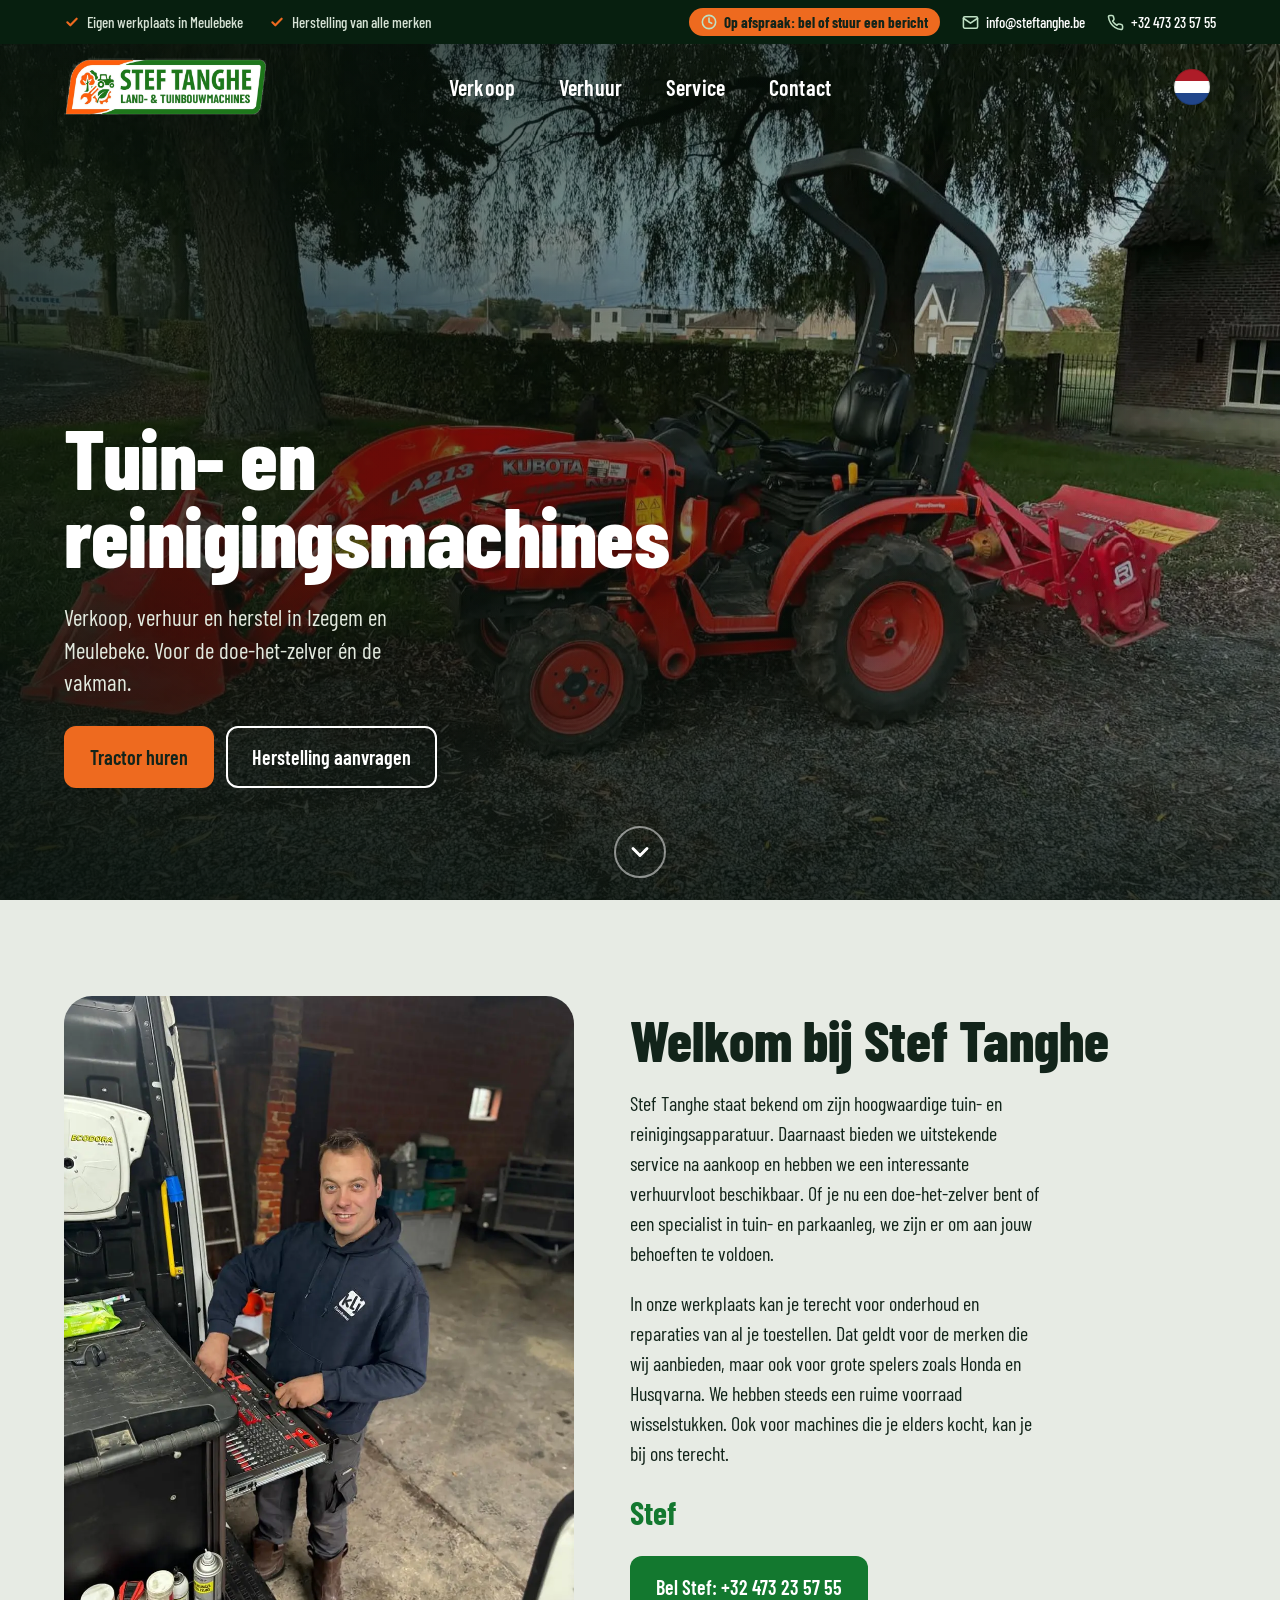
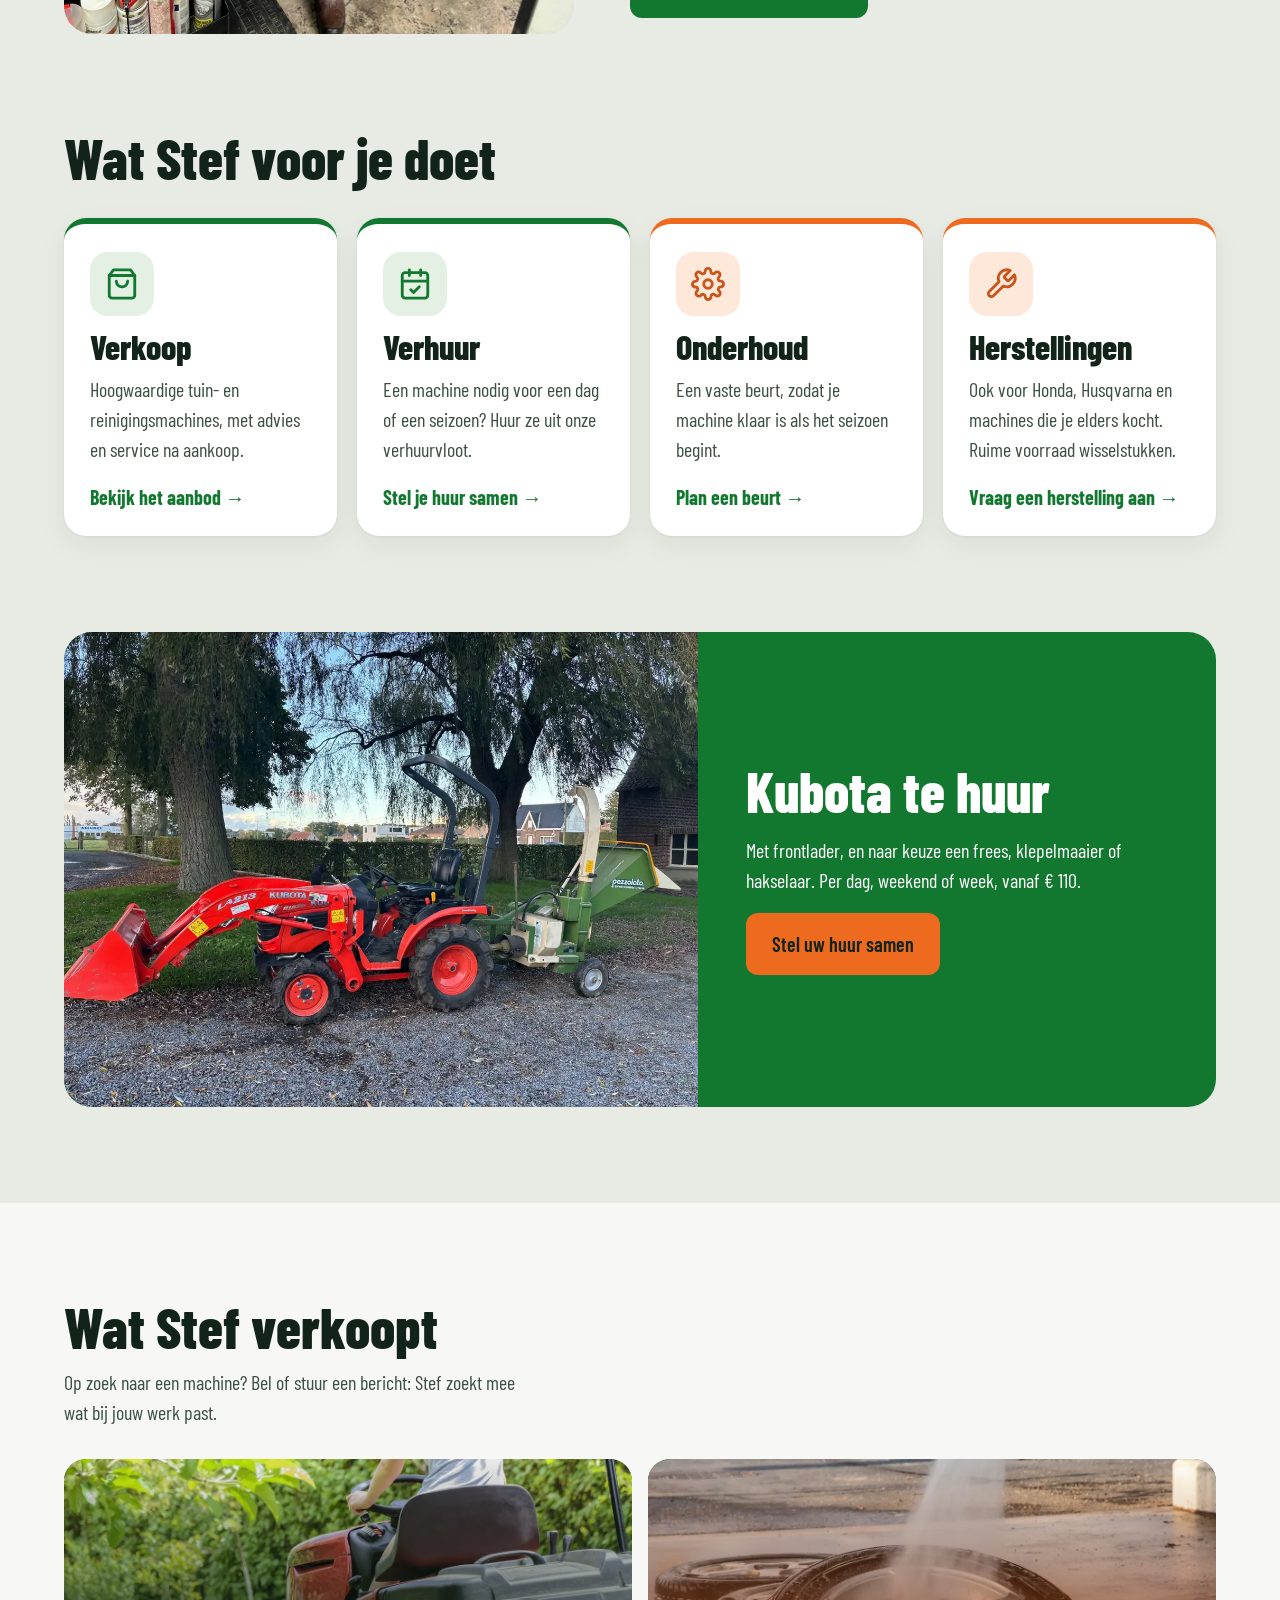
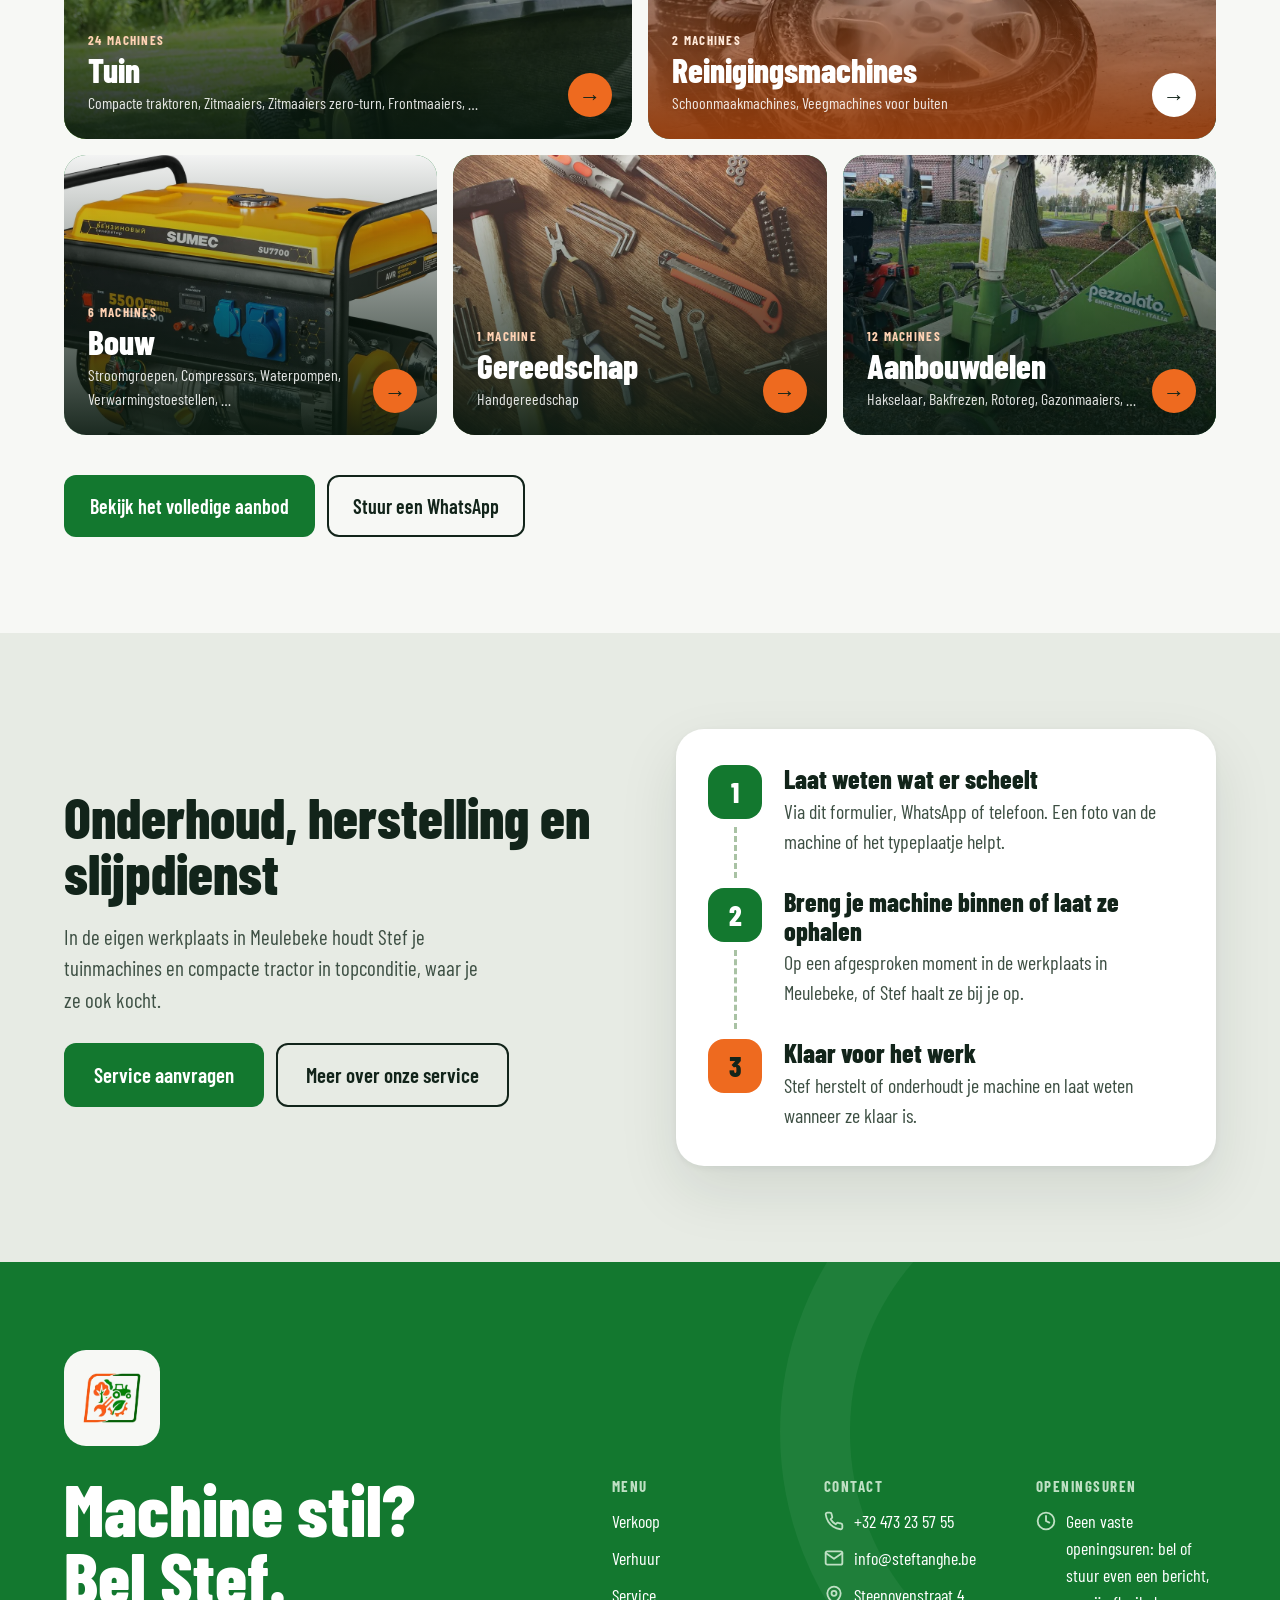
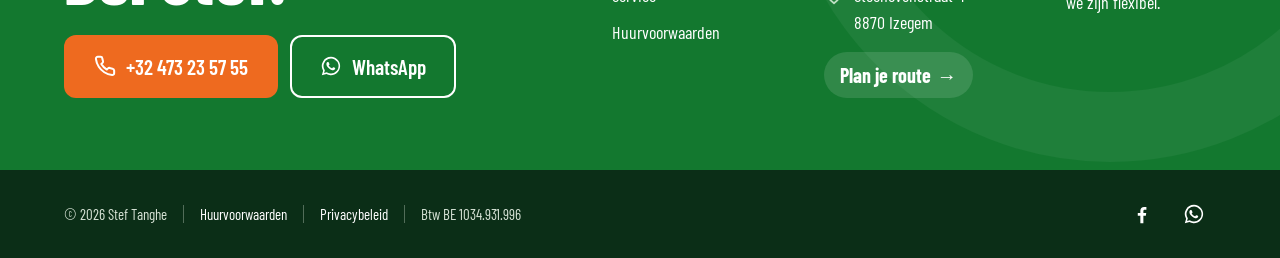
==== commit b9015ffb: "Menu exact gecentreerd (logo links, taalkiezer rechts), belknop uit de menubalk Co-Authored-By: Clau" ====
--- a/index.html
+++ b/index.html
@@ -45,7 +45,6 @@
         <a href="verhuur.html" data-intern data-i18n="nav.verhuur">Verhuur</a>
         <a href="service.html" data-intern data-i18n="nav.service">Service</a>
         <a href="#contact" data-i18n="nav.contact">Contact</a>
-        <a href="tel:+32473235755" class="btn btn-oranje" data-i18n="nav.bel">Bel 0473 23 57 55</a>
         <div class="menu-sociaal">
           <a href="https://www.facebook.com/profile.php?id=61595489034285" target="_blank" rel="noopener" aria-label="Facebook">
             <svg width="28" height="28" viewBox="0 0 24 24" fill="currentColor" aria-hidden="true"><path d="M13.5 22v-8h2.7l.4-3.2h-3.1V8.8c0-.9.3-1.5 1.6-1.5h1.7V4.4c-.3 0-1.3-.1-2.5-.1-2.5 0-4.1 1.5-4.1 4.2v2.3H7.4V14h2.8v8h3.3z"/></svg>
--- a/css/style.css
+++ b/css/style.css
@@ -53,7 +53,7 @@
 .todo { color: var(--todo); border: 1px dashed var(--oranje); border-radius: 8px; padding: 2px 8px; font-size: 0.9em; }
 
 /* ---------- Topbalk (enkel desktop) ---------- */
-.topbalk { background: #0B2E17; color: #D6E2D5; font-size: 15px; font-weight: 500; max-height: var(--topbalk); overflow: hidden; transition: max-height 0.3s ease, opacity 0.3s ease; }
+.topbalk { background: #071F0F; color: #D6E2D5; font-size: 15px; font-weight: 500; max-height: var(--topbalk); overflow: hidden; transition: max-height 0.3s ease, opacity 0.3s ease; }
 .topbalk-inner { display: flex; align-items: center; justify-content: space-between; gap: 24px; min-height: var(--topbalk); }
 .topbalk-troeven { list-style: none; margin: 0; padding: 0; display: flex; gap: 26px; }
 .topbalk-troeven li { display: inline-flex; align-items: center; gap: 7px; white-space: nowrap; }
@@ -73,13 +73,25 @@
 /* ---------- Menubalk ---------- */
 .balk { position: fixed; top: 0; left: 0; right: 0; z-index: 50; transition: background 0.25s, box-shadow 0.25s, transform 0.3s ease; }
 .balk.is-weg { transform: translateY(-100%); box-shadow: none; }
-.balk-licht, .balk.is-vast { background: rgba(231, 235, 228, 0.97); box-shadow: 0 1px 0 var(--lijn); }
+.balk-licht, .balk.is-vast { background: rgba(11, 46, 23, 0.97); box-shadow: 0 6px 24px rgba(5, 15, 9, 0.18); backdrop-filter: blur(6px); }
 .balk-inner { display: flex; align-items: center; justify-content: space-between; gap: 16px; padding-top: 14px; padding-bottom: 14px; }
 .balk-logo img { height: 58px; width: auto; }
 .menu { display: flex; align-items: center; gap: 28px; font-weight: 500; }
-.menu > a, .menu-knop { color: var(--inkt); text-decoration: none; }
+/* Desktop: logo links, menu exact in het midden, taalkiezer rechts */
+@media (min-width: 901px) {
+  .balk-inner { display: grid; grid-template-columns: 1fr auto 1fr; }
+  .balk-inner > .balk-rechts { display: contents; }
+  .balk-logo { grid-column: 1; justify-self: start; }
+  .menu { grid-column: 2; gap: clamp(28px, 3.4vw, 56px); font-size: 22px; font-weight: 600; letter-spacing: 0.01em; }
+  .taalkiezer { grid-column: 3; justify-self: end; }
+}
+.menu > a, .menu-knop { color: #fff; text-decoration: none; }
+.menu > a:not(.btn) { position: relative; padding: 6px 0; }
+.menu > a:not(.btn)::after { content: ""; position: absolute; left: 0; right: 0; bottom: 0; height: 3px; border-radius: 2px; background: var(--oranje); transform: scaleX(0); transform-origin: left; transition: transform 0.25s ease; }
+.menu > a:not(.btn):hover { color: #FFD2B3; }
+.menu > a:not(.btn):hover::after, .menu > a[aria-current="page"]::after { transform: scaleX(1); }
 .balk-transparant:not(.is-vast) .menu > a:not(.btn), .balk-transparant:not(.is-vast) .menu-knop { color: #fff; }
-.menu > a[aria-current="page"] { color: var(--groen); font-weight: 700; text-decoration: underline; text-underline-offset: 6px; text-decoration-thickness: 3px; }
+.menu > a[aria-current="page"] { color: #fff; font-weight: 700; }
 .menu-knop { background: none; border: 0; padding: 0; min-height: 44px; font: inherit; font-weight: 500; cursor: pointer; display: inline-flex; align-items: center; gap: 6px; }
 .menu-knop svg { transition: transform 0.2s; }
 .menu-knop[aria-expanded="true"] svg { transform: rotate(180deg); }
@@ -90,8 +102,7 @@
 .dropdown-paneel a:hover { background: var(--grond); color: var(--inkt); }
 .dropdown-paneel strong { font-family: var(--cond); font-weight: 700; font-size: 22px; line-height: 1.1; }
 .dropdown-paneel span { font-size: 15px; color: var(--inkt-zacht); }
-.hamburger { display: none; background: none; border: 0; width: 48px; height: 48px; align-items: center; justify-content: center; cursor: pointer; color: var(--inkt); }
-.balk-transparant:not(.is-vast) .hamburger { color: #fff; }
+.hamburger { display: none; background: none; border: 0; width: 48px; height: 48px; align-items: center; justify-content: center; cursor: pointer; color: #fff; }
 .menu-sluit, .menu-sociaal, .menu-achtergrond { display: none; }
 
 @media (max-width: 900px) {
@@ -103,6 +114,7 @@
   .menu-sluit { display: inline-flex; position: absolute; top: 20px; right: 16px; width: 48px; height: 48px; align-items: center; justify-content: center; background: none; border: 0; color: #fff; cursor: pointer; }
   .menu > a:not(.btn), .menu-knop, .balk-transparant:not(.is-vast) .menu > a:not(.btn), .balk-transparant:not(.is-vast) .menu-knop { color: #fff; font-family: var(--cond); font-weight: 700; font-size: 26px; padding: 16px 0; border-bottom: 1px solid rgba(255,255,255,0.18); }
   .menu > a[aria-current="page"] { color: #FFB27F; text-decoration: none; }
+  .menu > a:not(.btn)::after { display: none; }
   .dropdown { border-bottom: 1px solid rgba(255,255,255,0.18); }
   .menu-knop { width: 100%; justify-content: space-between; border-bottom: 0 !important; }
   .dropdown-paneel { position: static; width: auto; margin: 0 0 12px; padding: 0; box-shadow: none; background: none; }
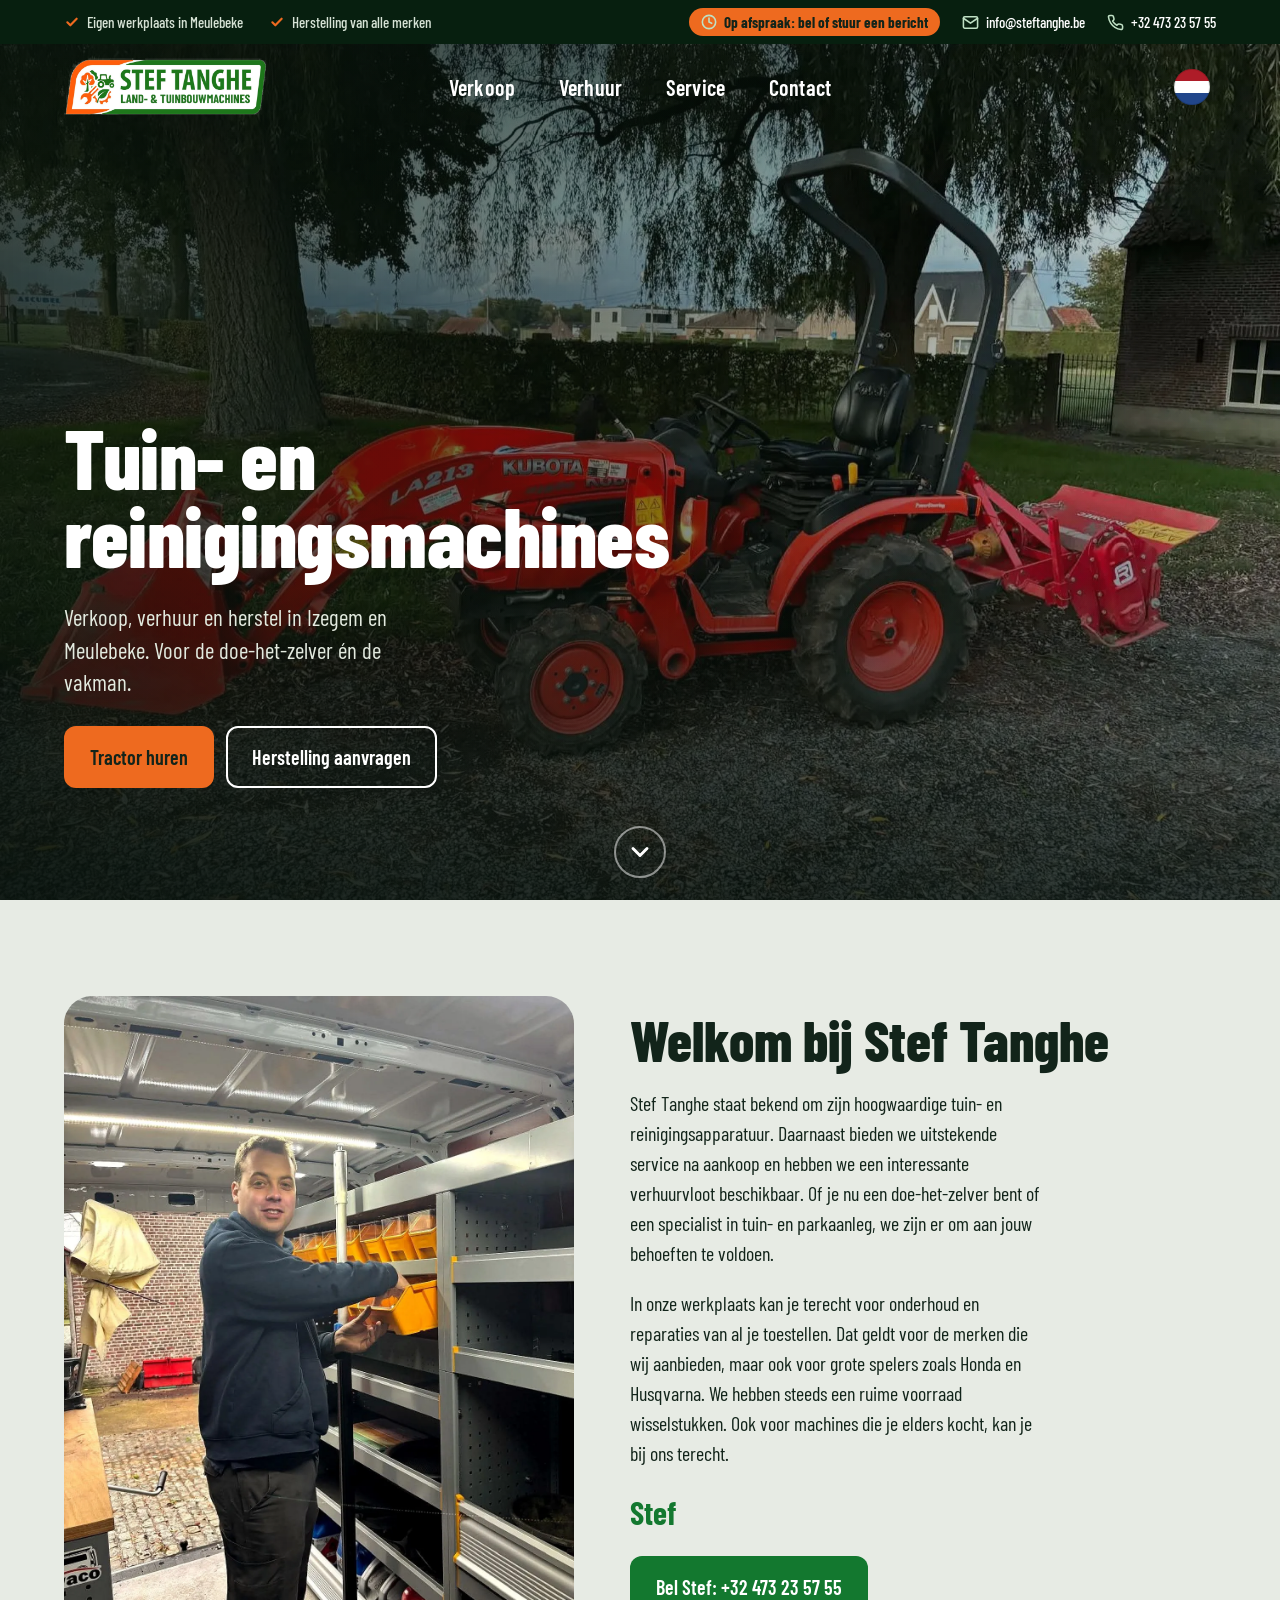
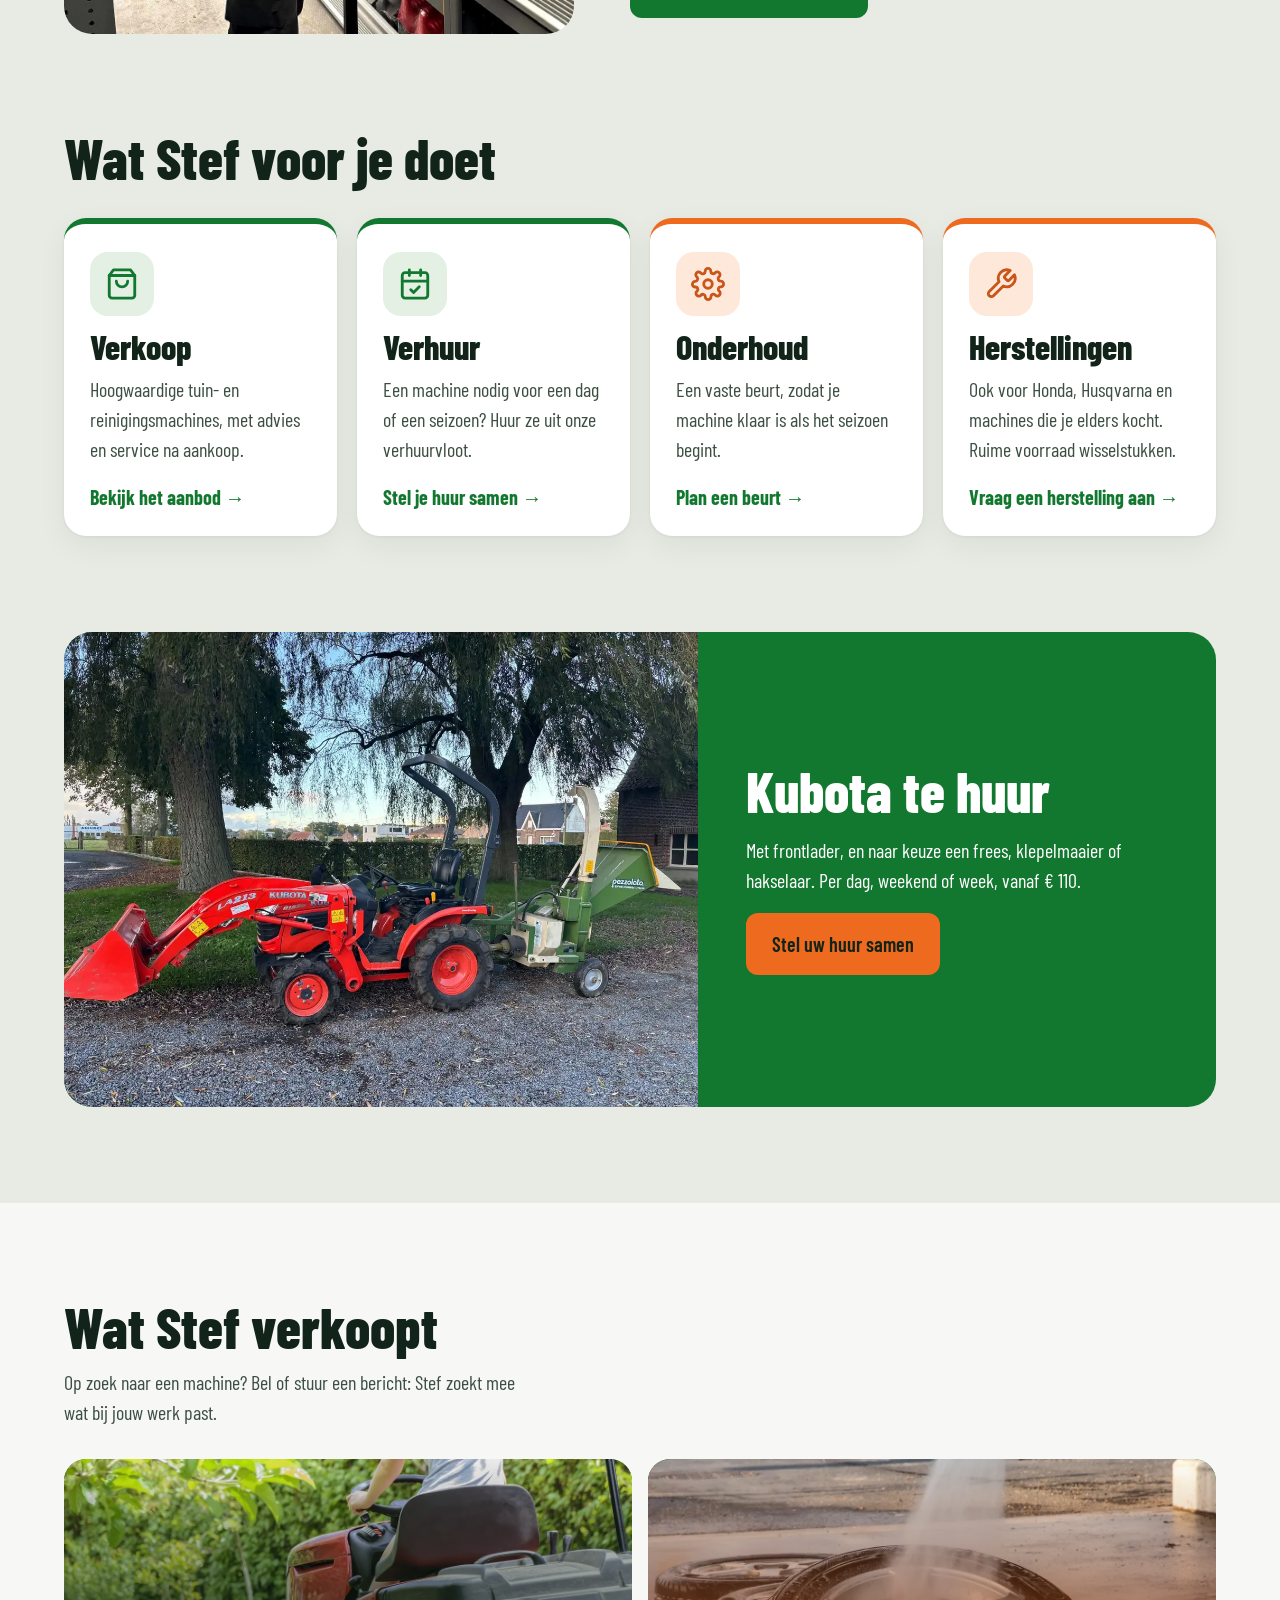
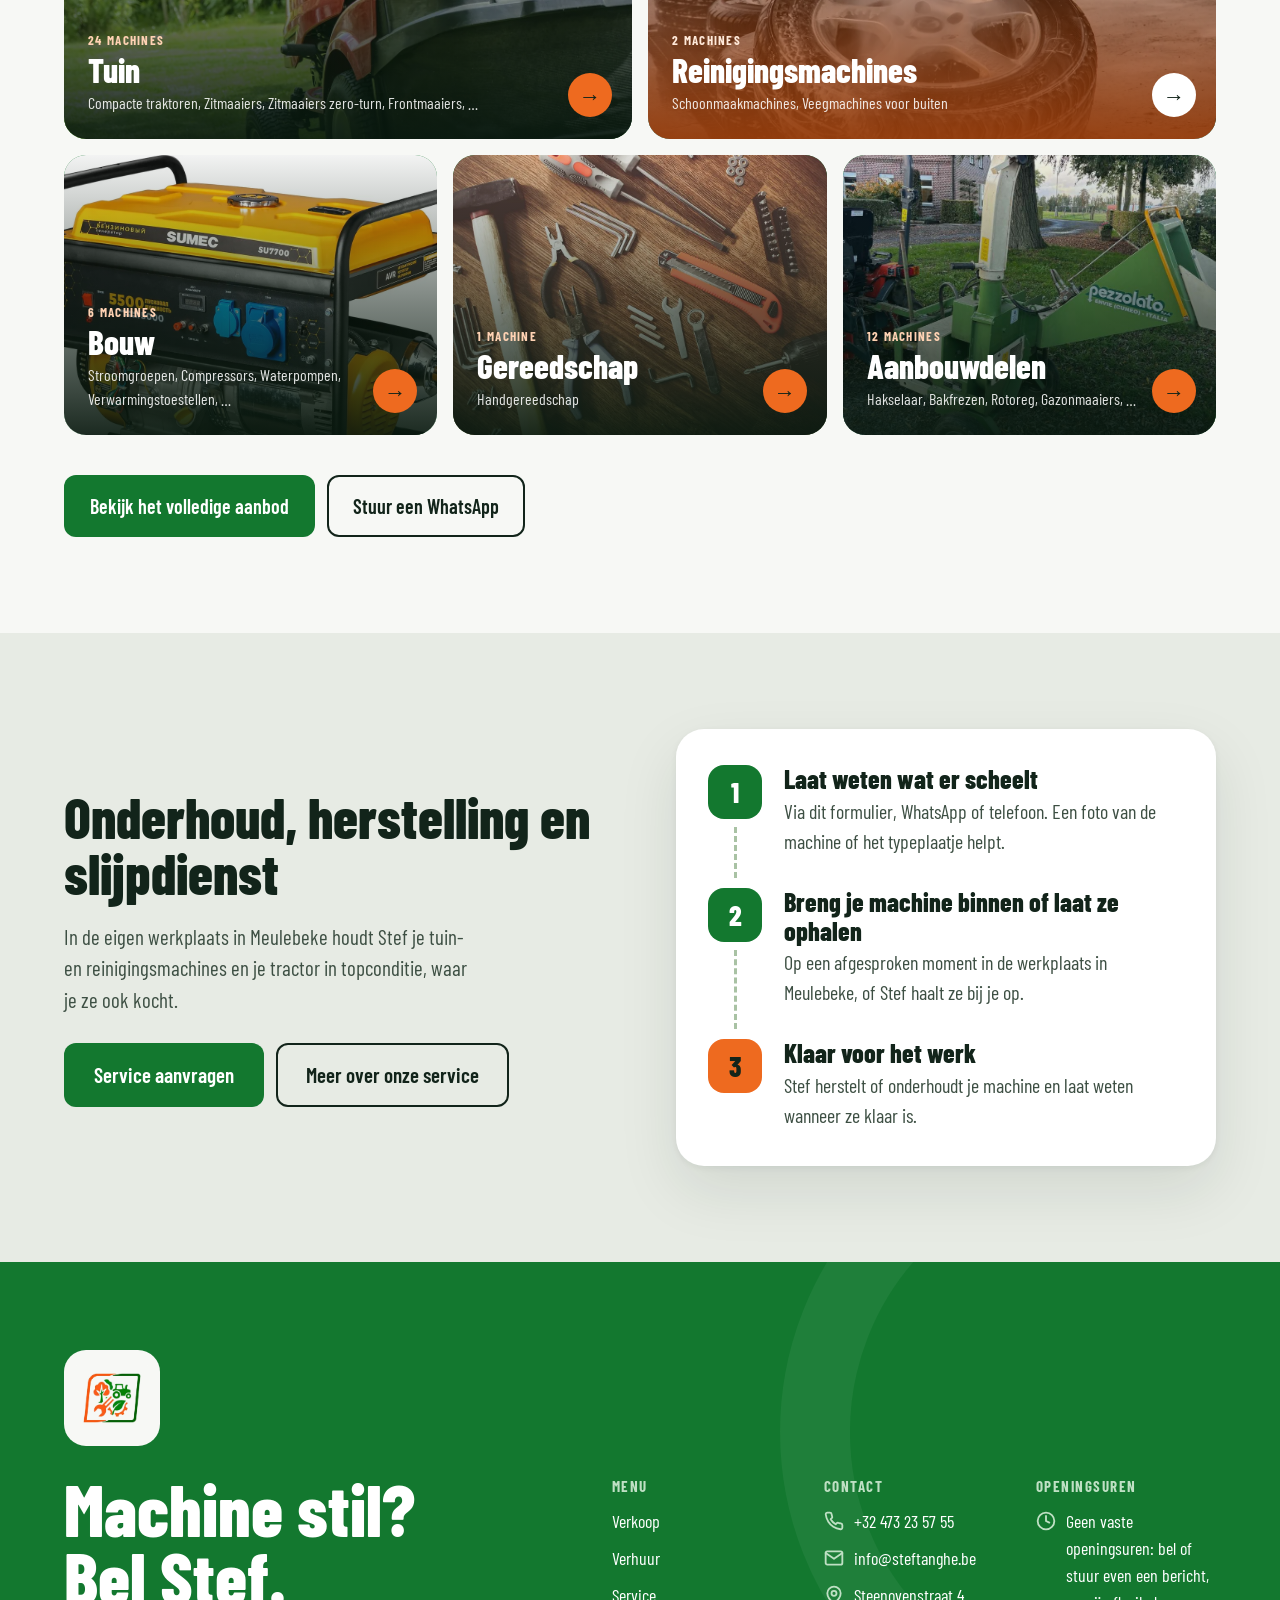
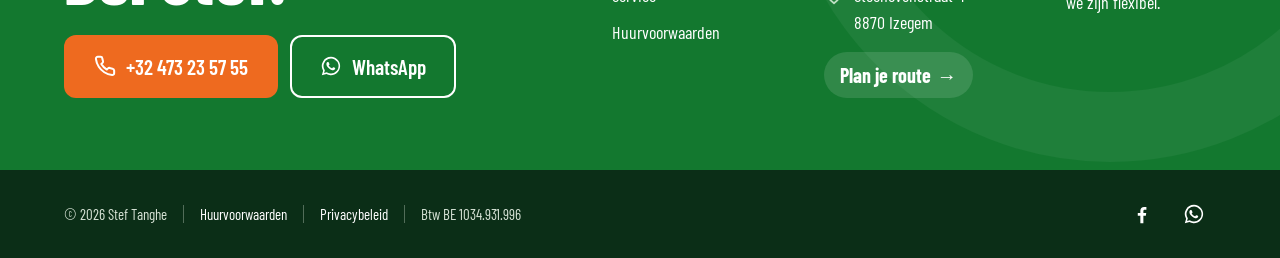
==== commit 45feecd9: "Nieuwe foto van Stef in de servicewagen in het welkomstblok (licht bijgewerkt: bijsnijden, belichtin" ====
--- a/index.html
+++ b/index.html
@@ -93,8 +93,8 @@
   <section class="sectie" id="welkom">
     <div class="wrap over">
       <picture>
-        <source srcset="img/stef.webp" type="image/webp">
-        <img src="img/stef.jpg" alt="Stef Tanghe aan het werk met zijn gereedschapskoffer in de bestelwagen" data-i18n-attr="alt:alt.stef" width="1000" height="1333" loading="lazy">
+        <source srcset="img/stef-bus.webp" type="image/webp">
+        <img src="img/stef-bus.jpg" alt="Stef Tanghe in zijn servicewagen" data-i18n-attr="alt:alt.stef.bus" width="1200" height="1500" loading="lazy">
       </picture>
       <div class="over-tekst">
         <h2 class="sectie-titel" style="margin: 0" data-i18n="over.titel">Welkom bij Stef Tanghe</h2>
--- a/css/style.css
+++ b/css/style.css
@@ -228,6 +228,13 @@
 .tekstpagina .wrap { max-width: calc(820px + 2 * var(--rand)); display: flex; flex-direction: column; gap: 16px; }
 .tekstpagina h1 { font-weight: 800; font-size: clamp(48px, 7vw, 88px); color: var(--groen); margin-bottom: 16px; }
 .tekstpagina h2 { font-weight: 700; font-size: 32px; margin-top: 16px; }
+.tekstpagina ul { margin: 0; padding-left: 22px; display: flex; flex-direction: column; gap: 6px; }
+.tekstpagina li::marker { color: var(--oranje); }
+.tekstpagina p, .tekstpagina li { max-width: 70ch; }
+.tekstpagina .bijgewerkt { font-size: 16px; color: var(--inkt-zacht); margin-top: -12px; }
+.tekstpagina .kort { background: #fff; border-left: 6px solid var(--groen); border-radius: 18px; padding: 24px 28px; margin: 8px 0 12px; box-shadow: 0 1px 3px rgba(18,36,26,0.06), 0 10px 30px rgba(18,36,26,0.06); }
+.tekstpagina .kort h2 { margin: 0 0 10px; font-size: 26px; color: var(--groen); }
+.tekstpagina .todo-blok { font-size: 17px; }
 
 /* ---------- Verhuurpagina ---------- */
 .pagina-kop { padding-top: calc(132px + var(--topbalk)); }
@@ -505,15 +512,13 @@
 .sv-dienst .dienst-link:hover span[aria-hidden] { transform: translateX(5px); }
 .sv-dienst:target { box-shadow: 0 0 0 4px var(--oranje), 0 10px 30px rgba(18,36,26,0.1); }
 
-.sv-machines { display: grid; grid-template-columns: 1fr 1fr; gap: 16px; }
+.sv-machines { display: grid; grid-template-columns: repeat(3, minmax(0, 1fr)); gap: 16px; }
+@media (max-width: 1100px) { .sv-machines { grid-template-columns: 1fr 1fr; } .sv-machines .cat-tegel:first-child { grid-column: 1 / -1 !important; } }
 @media (max-width: 760px) { .sv-machines { grid-template-columns: 1fr; } }
-.sv-machines .cat-tegel { min-height: 340px; grid-column: auto !important; }
+.sv-machines .cat-tegel { min-height: 280px; grid-column: auto !important; }
 .sv-machines .cat-tegel picture { position: absolute; inset: 0; z-index: -2; }
 .sv-machines .cat-tegel-tekst { padding-right: 24px; }
 
-.seizoen { background: var(--oranje); color: var(--inkt); }
-.seizoen .btn-oranje { background: var(--inkt); color: #fff; }
-.seizoen .btn-oranje:hover { background: #0B2E17; color: #fff; }
 
 .soort-drie { grid-template-columns: repeat(3, 1fr); }
 .soort-drie span { padding: 6px 8px; text-align: center; line-height: 1.1; }
@@ -527,6 +532,29 @@
 .schakel input:focus-visible + .schakel-knop { outline: 3px solid var(--oranje); outline-offset: 2px; }
 .schakel strong { display: block; line-height: 1.2; }
 .schakel small { display: block; font-size: 15px; font-weight: 400; color: var(--inkt-zacht); }
+
+/* Service: formulier bovenaan */
+.sv-kop { padding-bottom: 56px; }
+.sv-kop-grid { display: grid; grid-template-columns: minmax(0, 1fr) minmax(0, 580px); gap: 40px 72px; align-items: start; }
+@media (max-width: 960px) { .sv-kop-grid { grid-template-columns: minmax(0, 1fr); } }
+.sv-kop-tekst { display: flex; flex-direction: column; gap: 18px; }
+.sv-kop-tekst .kruimel { margin-bottom: 0; }
+@media (min-width: 961px) and (max-height: 820px) { .sv-kop { padding-top: calc(104px + var(--topbalk)); } .sv-kop .form-sub { display: none; } .sv-kop .herstel-form textarea { min-height: 56px; height: 56px; } }
+.sv-kop .intro { flex: none; max-width: 46ch; font-size: 21px; }
+@media (min-width: 961px) { .sv-kop .herstel-form { padding: 24px 28px; gap: 4px; } .sv-kop .herstel-form label, .sv-kop .herstel-form legend { margin-top: 6px; } .sv-kop .herstel-form input:not([type="radio"]):not([type="checkbox"]) { min-height: 46px; padding: 8px 14px; } .sv-kop .herstel-form textarea { min-height: 70px; height: 70px; } .sv-kop .soort-keuze span { min-height: 46px; } .sv-kop .schakel { margin: 10px 0 2px !important; padding: 10px 14px; } .sv-kop .herstel-form .btn { margin-top: 12px; } .sv-kop .herstel-form .alt-links { margin-top: 6px; } }
+.sv-kop .vinklijst { margin-top: 8px; }
+.form-titel { font-weight: 800; font-size: 36px; color: var(--groen); line-height: 1; }
+.form-sub { color: var(--inkt-zacht); font-size: 17px; margin-bottom: 4px; }
+#aanvragen { scroll-margin-top: 110px; }
+@media (max-width: 960px) { .enkel-desktop { display: none !important; } }
+@media (min-width: 961px) { .enkel-gsm { display: none !important; } }
+.sv-stappen-strook { background: #fff; padding: 44px 0; }
+.strook-titel { font-size: 15px; font-weight: 700; text-transform: uppercase; letter-spacing: 0.1em; color: var(--groen); margin-bottom: 22px; }
+.stappen-rij { display: grid; grid-template-columns: repeat(3, minmax(0, 1fr)); gap: 28px; }
+.stappen-rij li { padding-bottom: 0; }
+.stappen-rij li::after { display: none; }
+@media (max-width: 760px) { .stappen-rij { grid-template-columns: minmax(0, 1fr); gap: 18px; } }
+.sv-tip { font-size: 16px; color: var(--inkt); background: #FDF1E8; border-radius: 12px; padding: 10px 14px; }
 
 .herstel-teaser { align-items: center; }
 .herstel-teaser .herstel-sub { margin-bottom: 28px; }
@@ -602,3 +630,7 @@
 /* ---------- Verschijnen bij scrollen ---------- */
 .verschijn { opacity: 0; transform: translateY(28px); transition: opacity 0.7s ease, transform 0.7s cubic-bezier(.2,.7,.2,1); }
 .verschijn.in-beeld { opacity: 1; transform: none; }
+
+/* Service: tweede vraag wisselt mee met de keuze */
+.wissel-tekst { animation: wissel-tekst 0.45s ease; }
+@keyframes wissel-tekst { from { opacity: 0; transform: translateY(-4px); } }
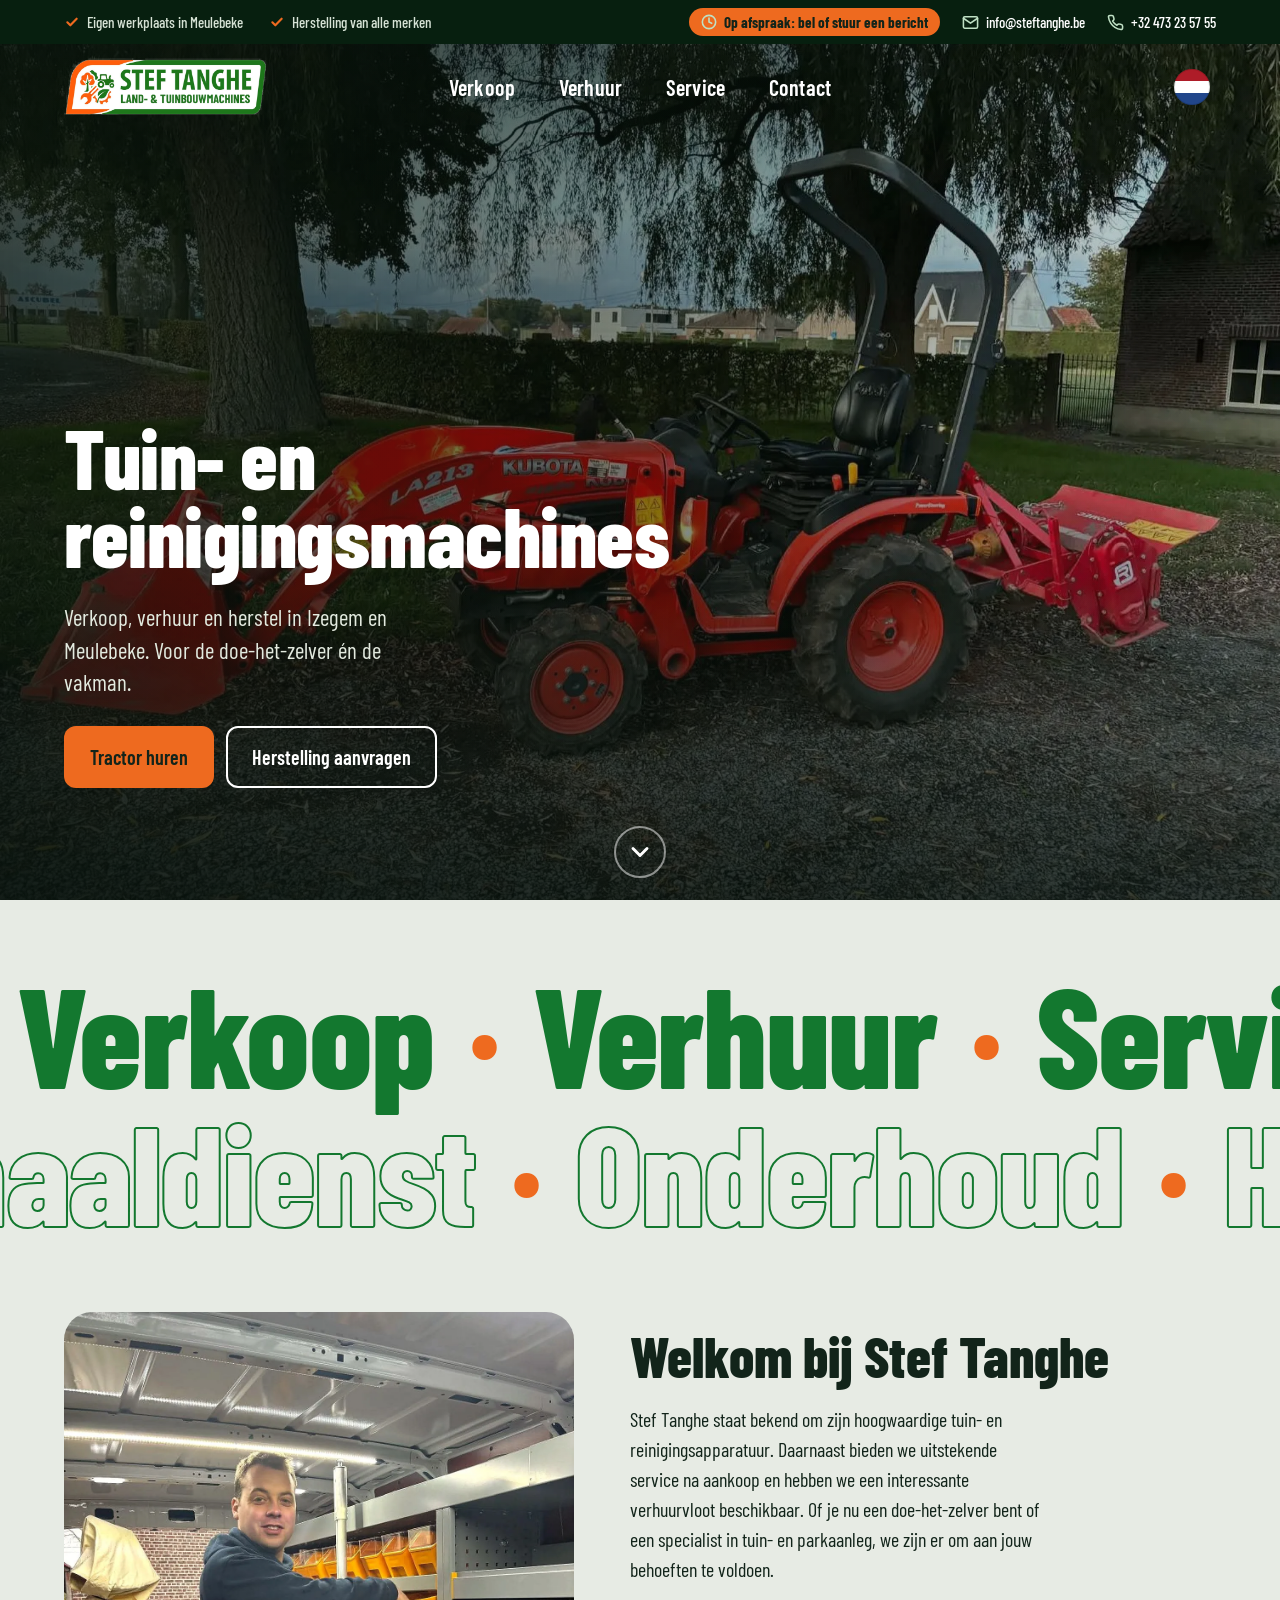
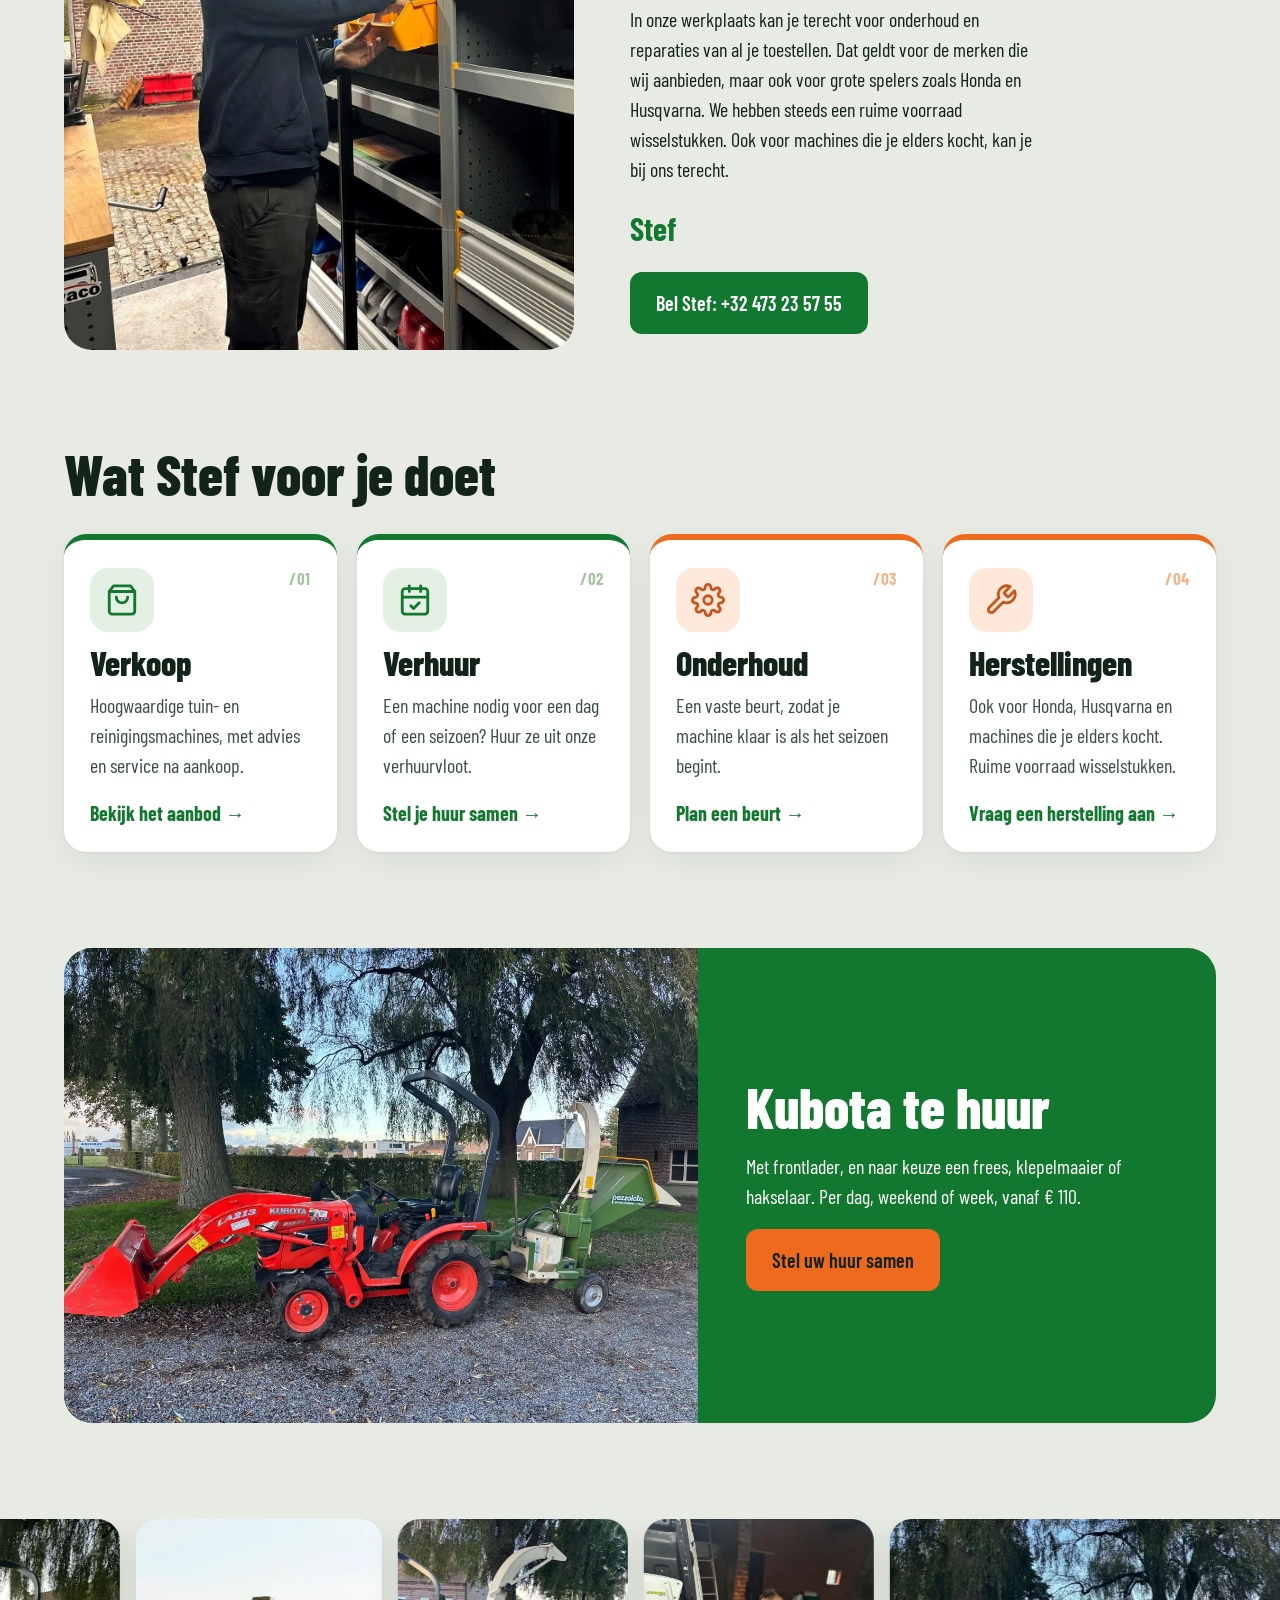
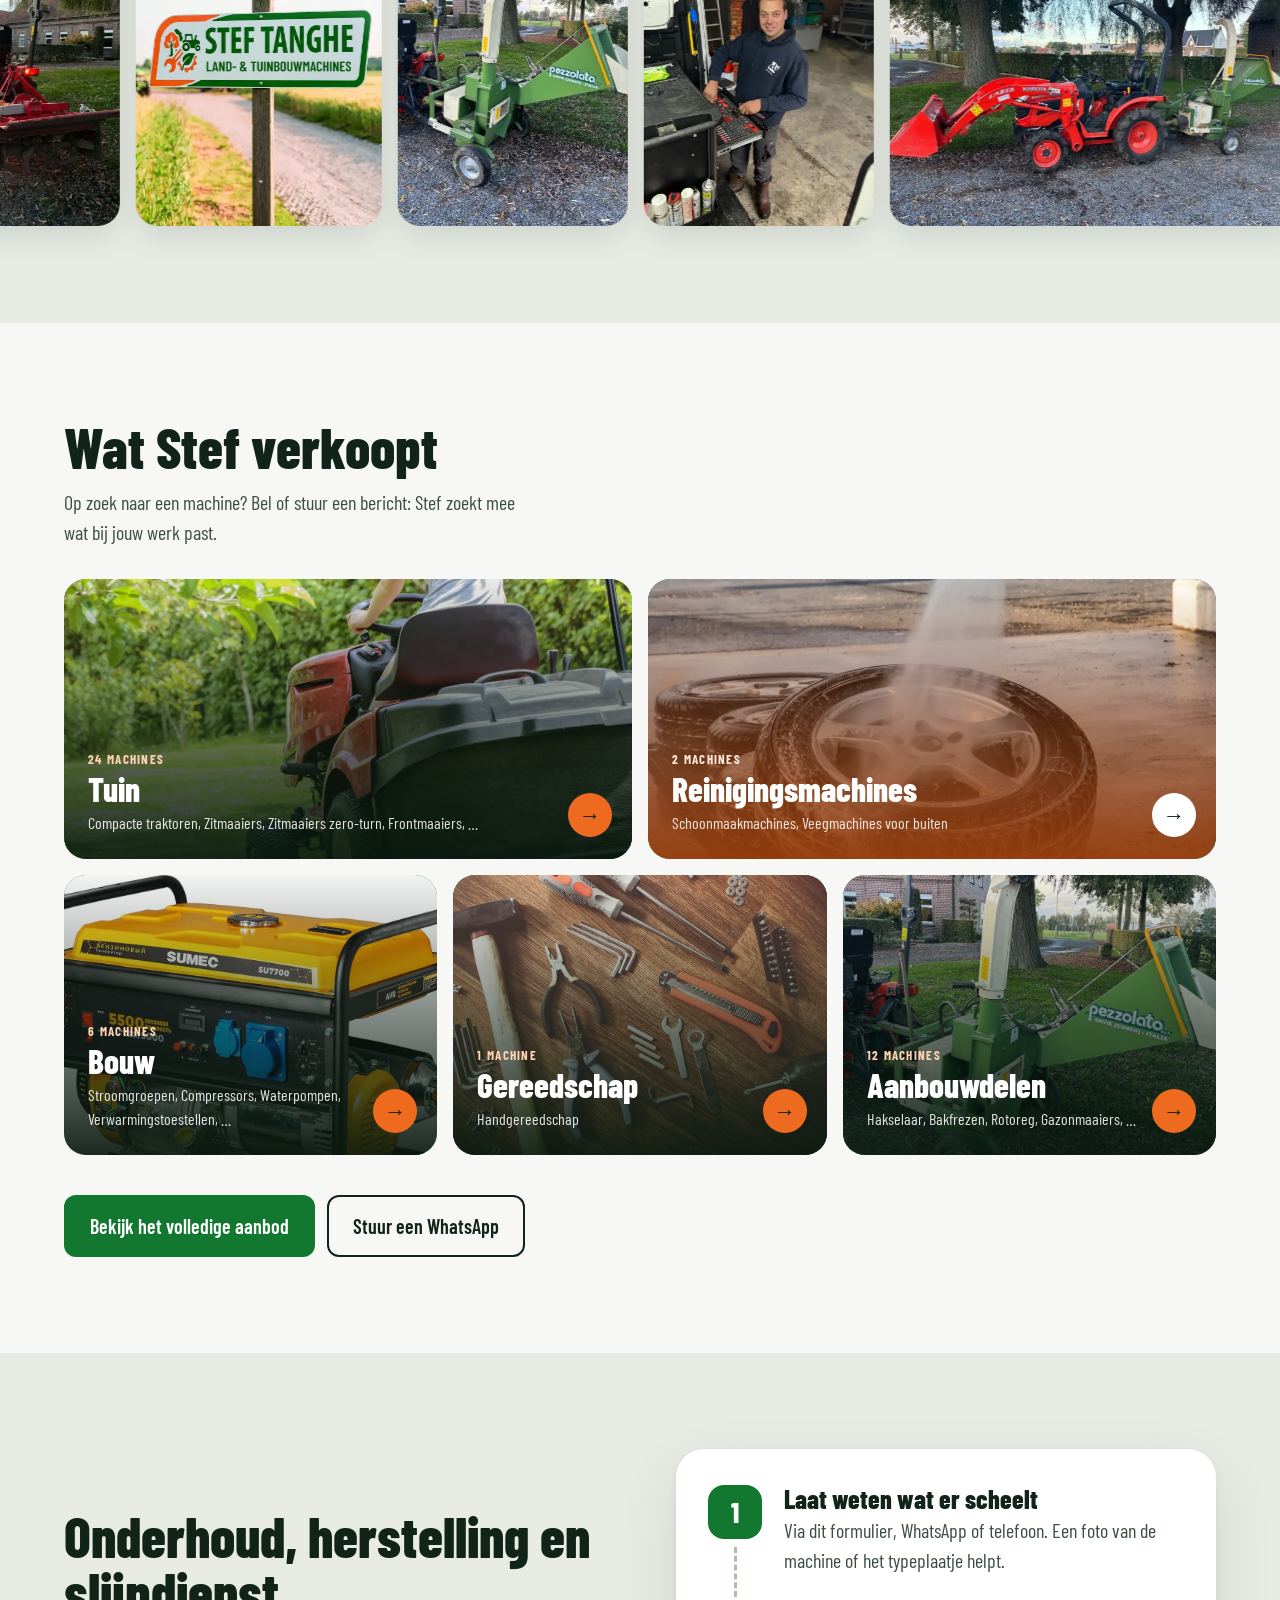
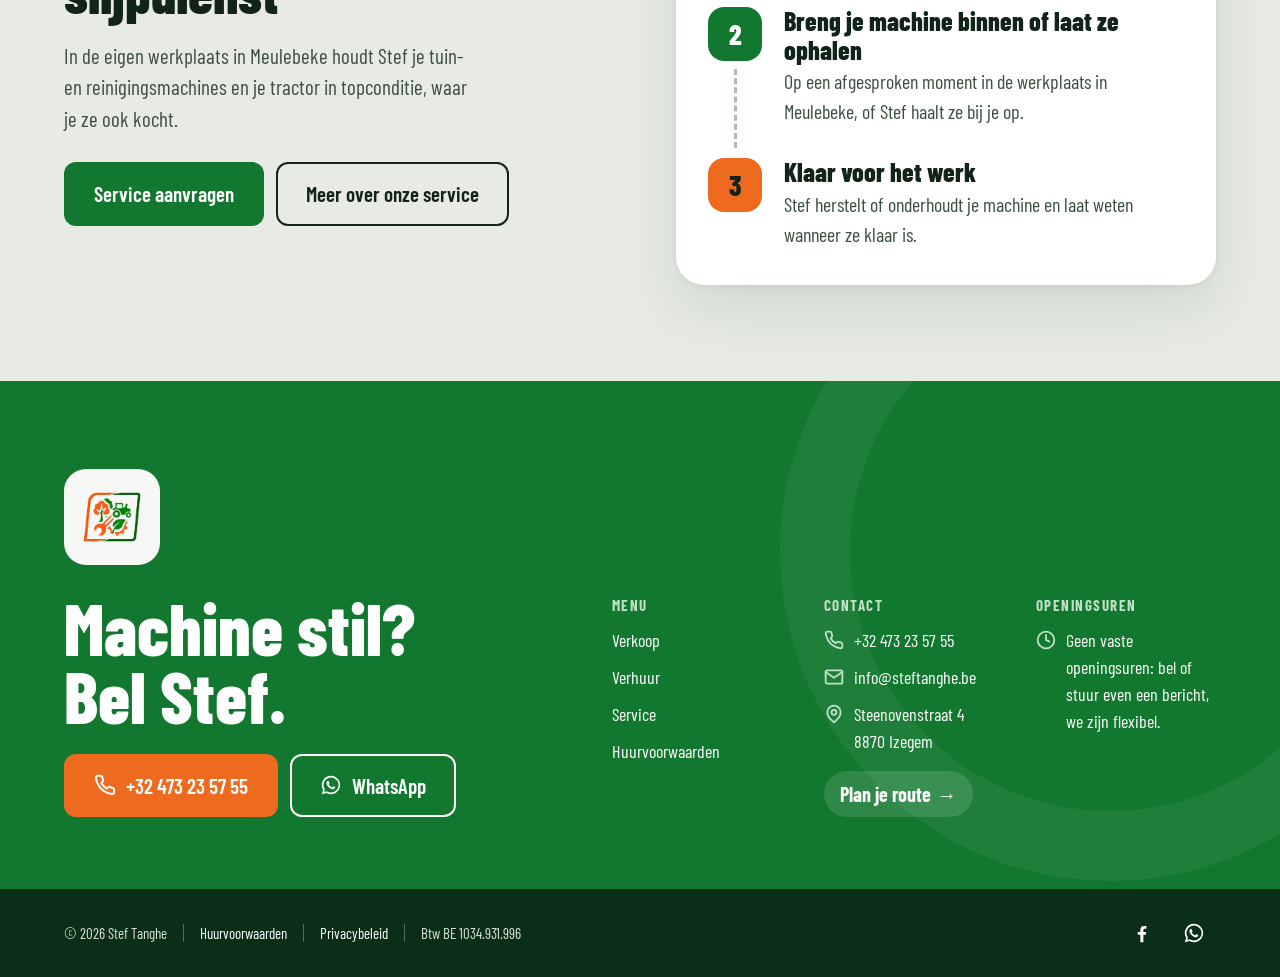
==== commit d3427acd: "Homepage: reuzewoorden en fotostrook die meeschuiven met scrollen, genummerde diensten (geinspireerd" ====
--- a/index.html
+++ b/index.html
@@ -90,6 +90,11 @@
     </a>
   </section>
 
+  <section class="reuzewoorden" aria-hidden="true">
+    <div class="rw-rij" data-richting="-1" data-woorden="nav.verkoop,nav.verhuur,nav.service">Verkoop · Verhuur · Service ·</div>
+    <div class="rw-rij rw-rand" data-richting="1" data-woorden="nav.onderhoud,nav.herstel,sv.slijp,sv.afhaal">Onderhoud · Herstellingen · Slijpdienst · Afhaaldienst ·</div>
+  </section>
+
   <section class="sectie" id="welkom">
     <div class="wrap over">
       <picture>
@@ -148,6 +153,25 @@
     </div>
   </section>
 
+  <section class="fotostrook" aria-hidden="true">
+    <div class="fs-rij" data-richting="-1">
+      <img src="img/strook/kubota.webp" alt="" width="747" height="560" loading="lazy">
+      <img src="img/strook/stef-bus.webp" alt="" width="448" height="560" loading="lazy">
+      <img src="img/strook/frees.webp" alt="" width="420" height="560" loading="lazy">
+      <img src="img/strook/bord.webp" alt="" width="448" height="560" loading="lazy">
+      <img src="img/strook/hakselaar.webp" alt="" width="420" height="560" loading="lazy">
+      <img src="img/strook/stef.webp" alt="" width="420" height="560" loading="lazy">
+      <img src="img/strook/kubota-hakselaar.webp" alt="" width="747" height="560" loading="lazy">
+      <img src="img/strook/kubota.webp" alt="" width="747" height="560" loading="lazy">
+      <img src="img/strook/stef-bus.webp" alt="" width="448" height="560" loading="lazy">
+      <img src="img/strook/frees.webp" alt="" width="420" height="560" loading="lazy">
+      <img src="img/strook/bord.webp" alt="" width="448" height="560" loading="lazy">
+      <img src="img/strook/hakselaar.webp" alt="" width="420" height="560" loading="lazy">
+      <img src="img/strook/stef.webp" alt="" width="420" height="560" loading="lazy">
+      <img src="img/strook/kubota-hakselaar.webp" alt="" width="747" height="560" loading="lazy">
+    </div>
+  </section>
+
   <section class="sectie aanbod-sectie" id="aanbod">
     <div class="wrap">
       <div class="aanbod-kop">
--- a/css/style.css
+++ b/css/style.css
@@ -634,3 +634,23 @@
 /* Service: tweede vraag wisselt mee met de keuze */
 .wissel-tekst { animation: wissel-tekst 0.45s ease; }
 @keyframes wissel-tekst { from { opacity: 0; transform: translateY(-4px); } }
+
+/* ---------- Homepage: reuzewoorden en fotostrook (schuiven mee met scrollen) ---------- */
+.reuzewoorden { overflow: hidden; padding: 64px 0 0; background: var(--grond); }
+.rw-rij { display: flex; width: max-content; white-space: nowrap; font-weight: 800; font-size: clamp(64px, 11vw, 190px); line-height: 0.98; letter-spacing: -0.01em; color: var(--groen); will-change: transform; }
+.rw-rij span { padding: 0 0.12em; }
+.rw-stip { color: var(--oranje); }
+.rw-rand { color: transparent; -webkit-text-stroke: 2px var(--groen); }
+.rw-rand .rw-stip { -webkit-text-stroke: 0; color: var(--oranje); }
+@supports not (-webkit-text-stroke: 2px black) { .rw-rand { color: #A9C2A4; } }
+.reuzewoorden + .sectie { padding-top: 72px; }
+.fotostrook { overflow: hidden; padding: 0 0 96px; }
+.fs-rij { display: flex; gap: 16px; width: max-content; will-change: transform; }
+.fs-rij img { height: clamp(200px, 24vw, 340px); width: auto; border-radius: 22px; object-fit: cover; box-shadow: 0 10px 30px rgba(18,36,26,0.12); }
+@media (max-width: 640px) { .reuzewoorden { padding-top: 40px; } .rw-rand { -webkit-text-stroke-width: 1.5px; } .fotostrook { padding-bottom: 64px; } .fs-rij { gap: 10px; } .fs-rij img { border-radius: 16px; } }
+
+/* ---------- Genummerde diensten (homepage) ---------- */
+.diensten { counter-reset: dienst; }
+.dienst { counter-increment: dienst; }
+.dienst::after { content: "/0" counter(dienst); position: absolute; top: 26px; right: 26px; font-weight: 700; font-size: 17px; letter-spacing: 0.04em; color: #A9C2A4; }
+.dienst:nth-child(n+3)::after { color: #F2B48A; }
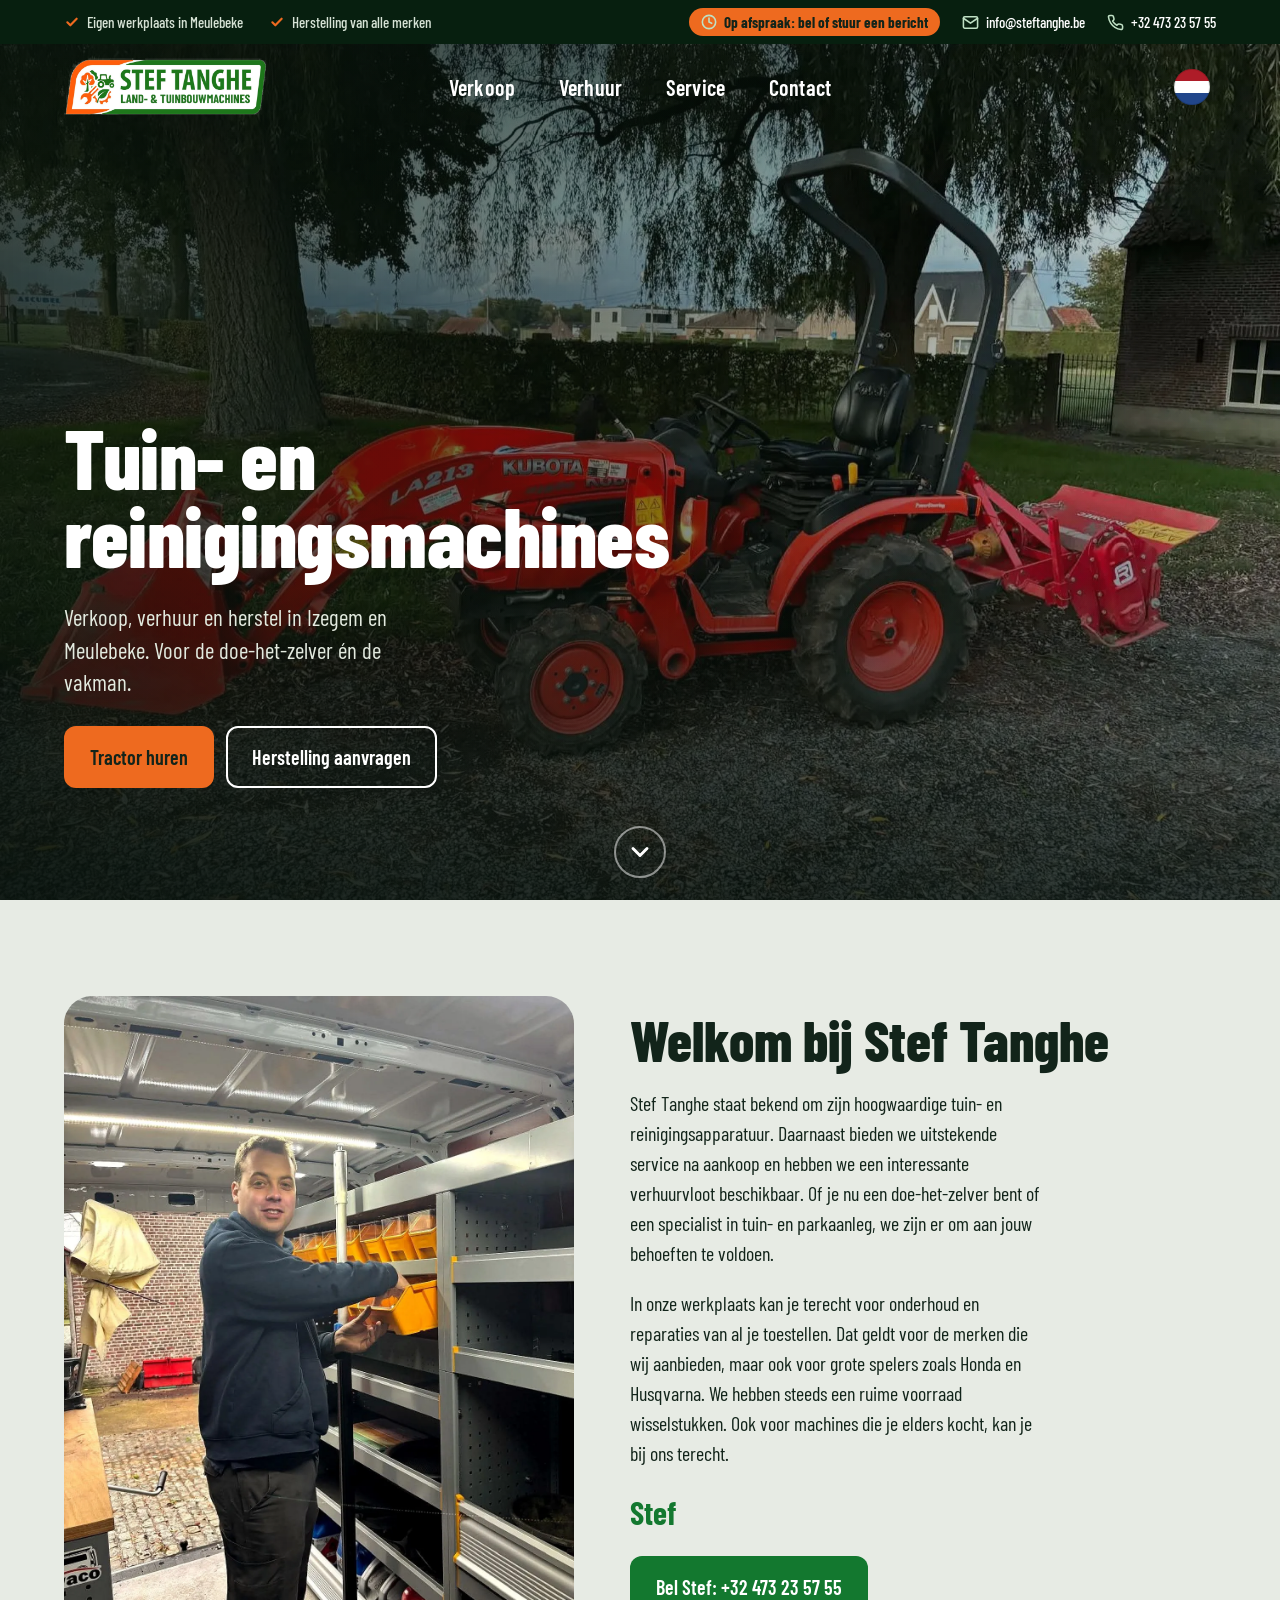
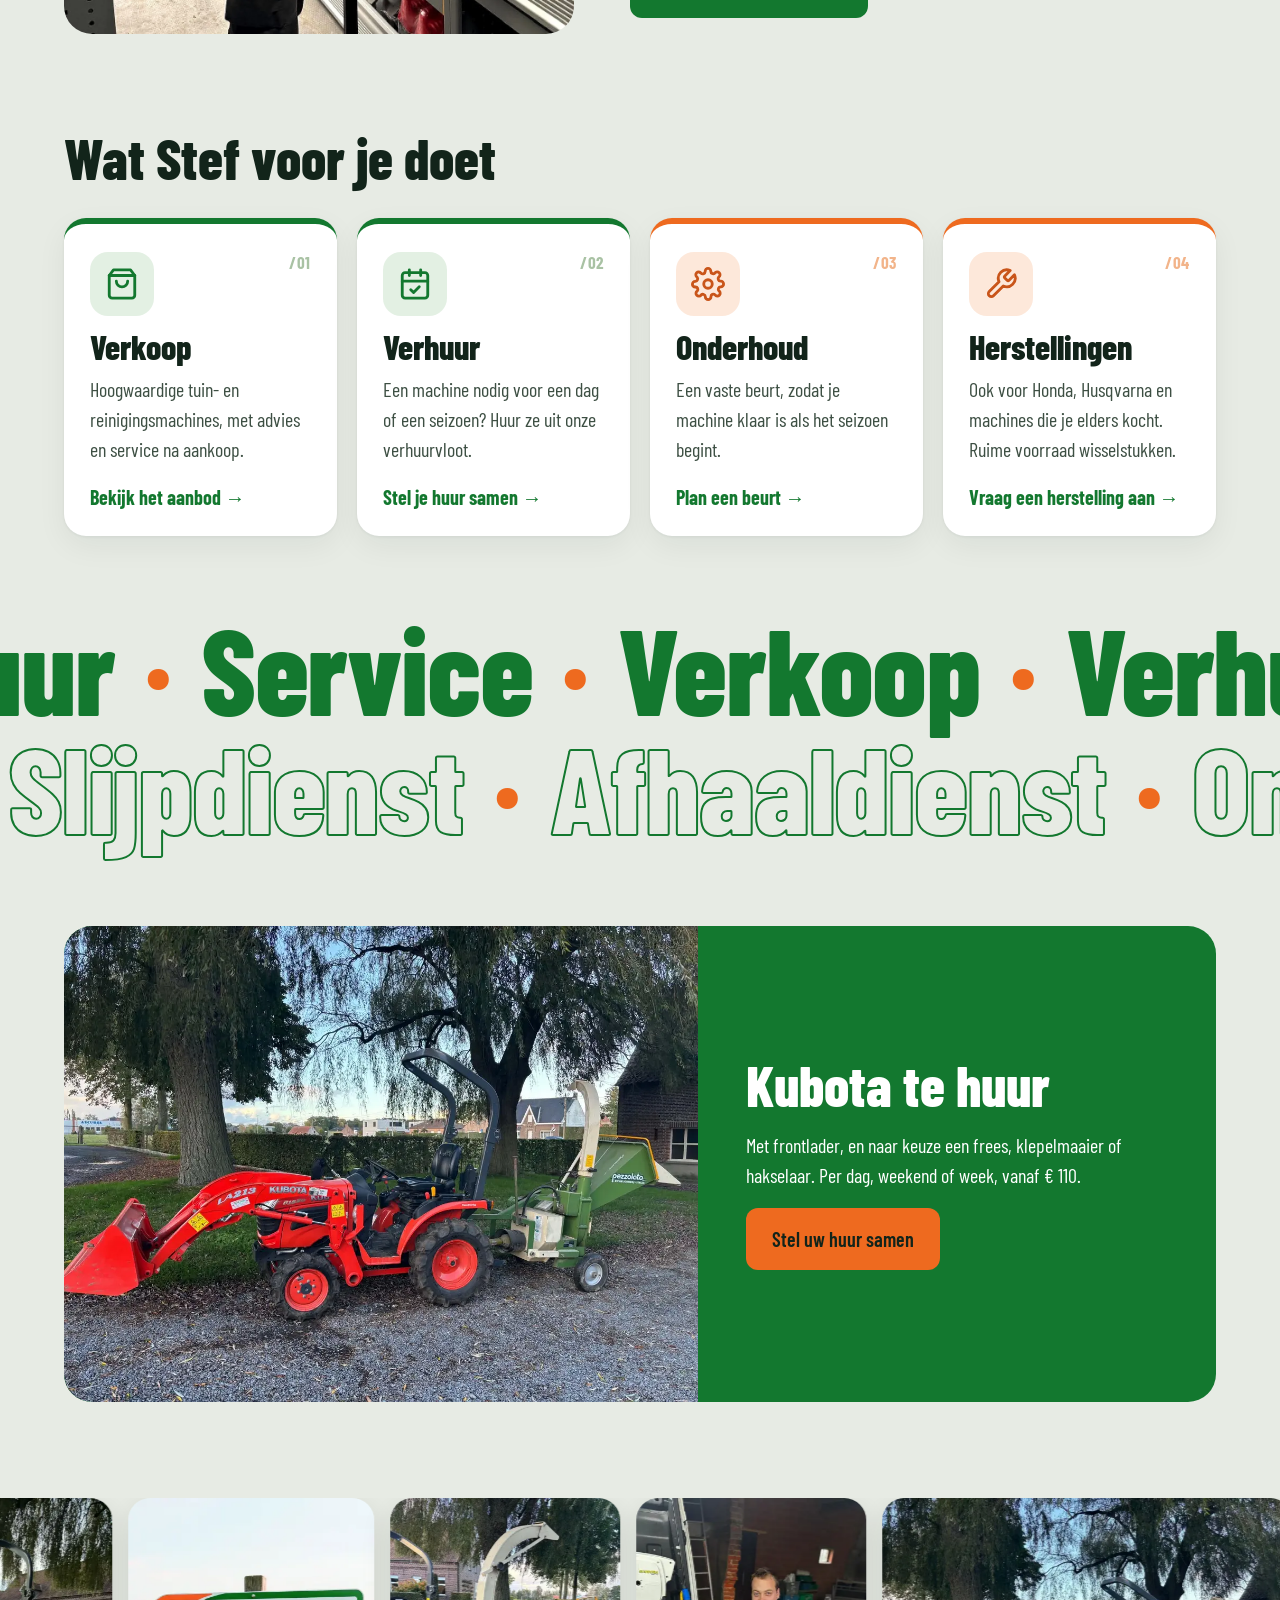
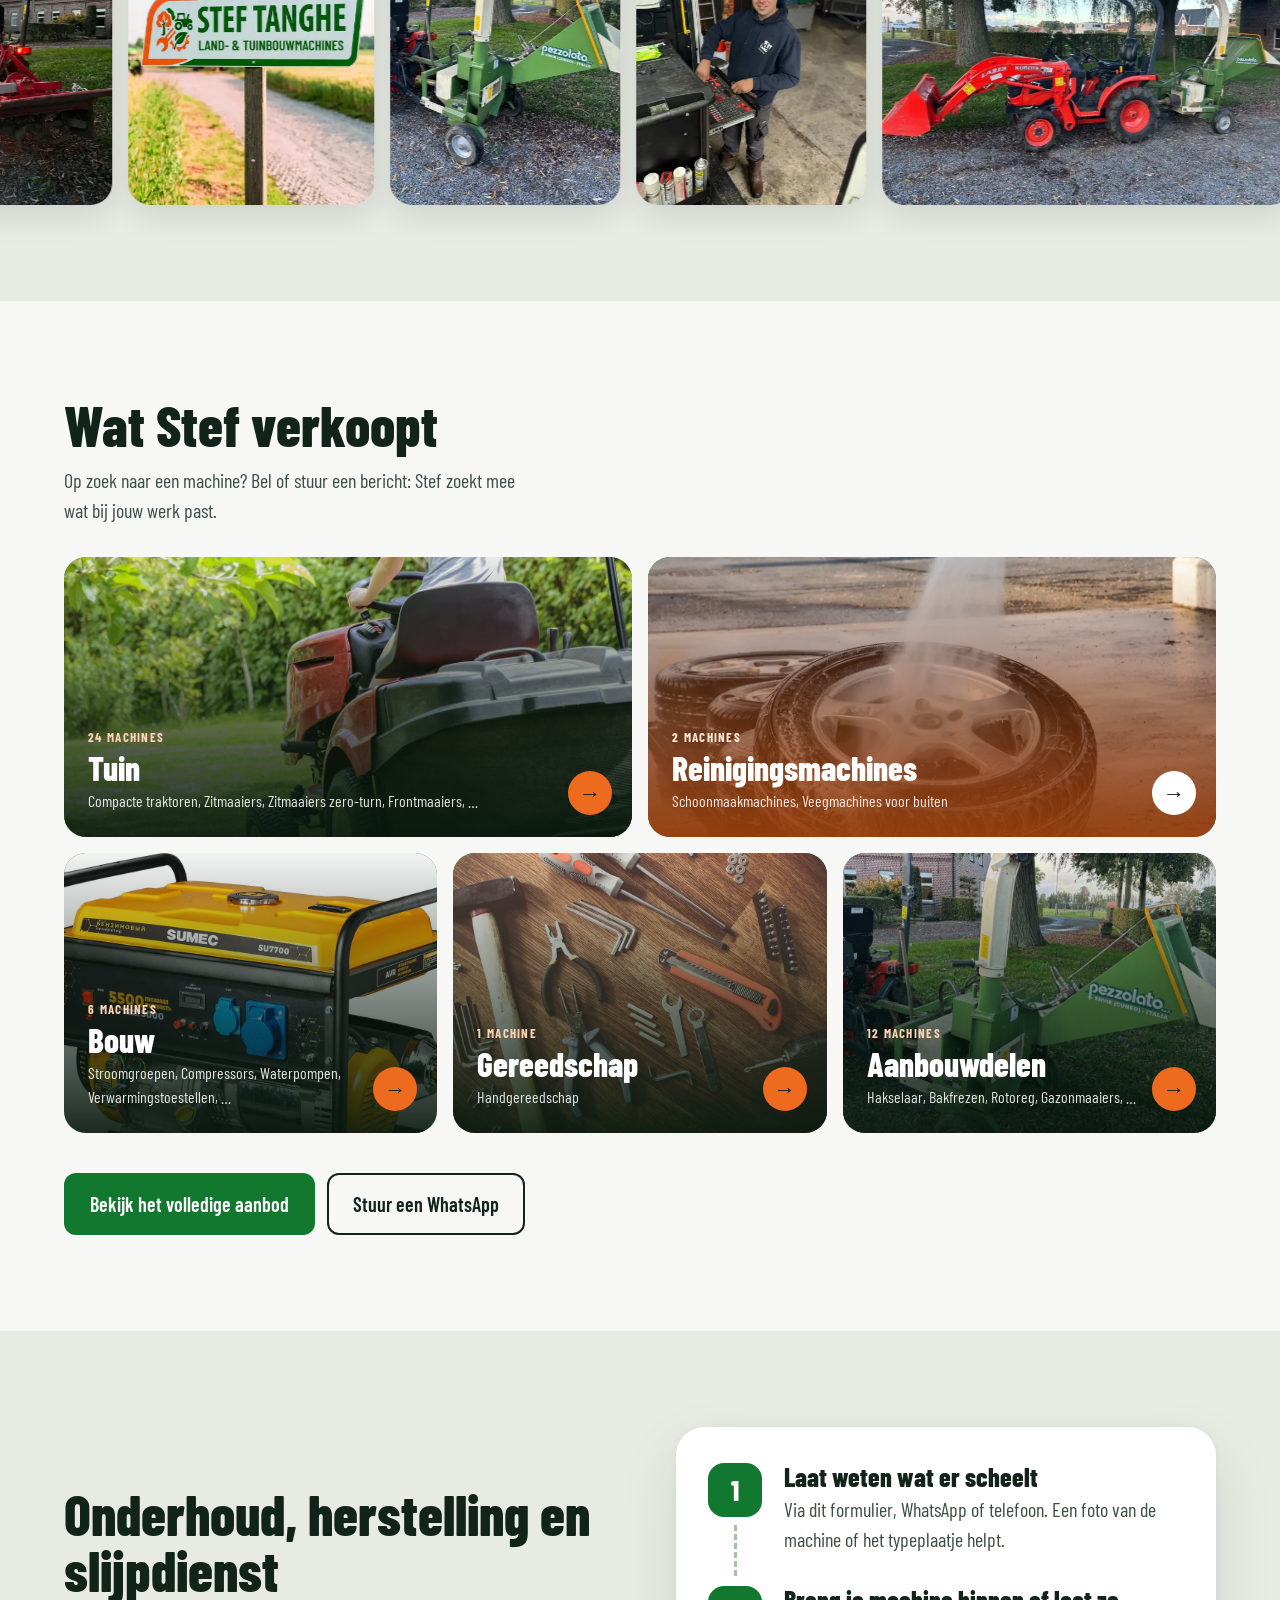
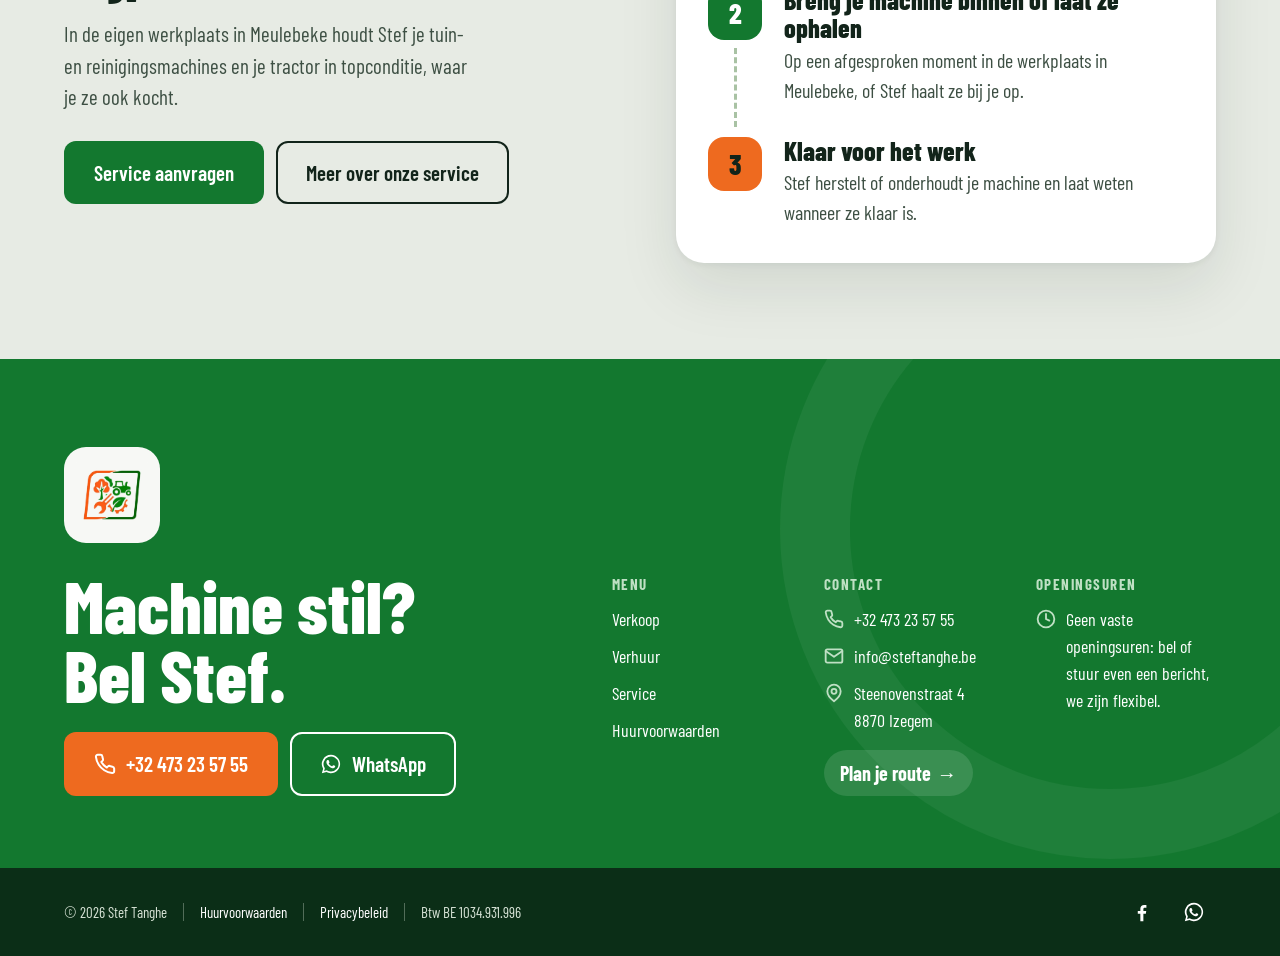
==== commit 771f9c9b: "Reuzewoorden verplaatst tussen diensten en Kubota, iets kleiner Co-Authored-By: Claude Opus 5.5 <nor" ====
--- a/index.html
+++ b/index.html
@@ -90,11 +90,6 @@
     </a>
   </section>
 
-  <section class="reuzewoorden" aria-hidden="true">
-    <div class="rw-rij" data-richting="-1" data-woorden="nav.verkoop,nav.verhuur,nav.service">Verkoop · Verhuur · Service ·</div>
-    <div class="rw-rij rw-rand" data-richting="1" data-woorden="nav.onderhoud,nav.herstel,sv.slijp,sv.afhaal">Onderhoud · Herstellingen · Slijpdienst · Afhaaldienst ·</div>
-  </section>
-
   <section class="sectie" id="welkom">
     <div class="wrap over">
       <picture>
@@ -137,6 +132,11 @@
         </a>
       </div>
     </div>
+  </section>
+
+  <section class="reuzewoorden" aria-hidden="true">
+    <div class="rw-rij" data-richting="-1" data-woorden="nav.verkoop,nav.verhuur,nav.service">Verkoop · Verhuur · Service ·</div>
+    <div class="rw-rij rw-rand" data-richting="1" data-woorden="nav.onderhoud,nav.herstel,sv.slijp,sv.afhaal">Onderhoud · Herstellingen · Slijpdienst · Afhaaldienst ·</div>
   </section>
 
   <section class="wrap" style="padding-bottom: 96px">
--- a/css/style.css
+++ b/css/style.css
@@ -636,18 +636,17 @@
 @keyframes wissel-tekst { from { opacity: 0; transform: translateY(-4px); } }
 
 /* ---------- Homepage: reuzewoorden en fotostrook (schuiven mee met scrollen) ---------- */
-.reuzewoorden { overflow: hidden; padding: 64px 0 0; background: var(--grond); }
-.rw-rij { display: flex; width: max-content; white-space: nowrap; font-weight: 800; font-size: clamp(64px, 11vw, 190px); line-height: 0.98; letter-spacing: -0.01em; color: var(--groen); will-change: transform; }
+.reuzewoorden { overflow: hidden; padding: 0 0 80px; margin-top: -24px; background: var(--grond); }
+.rw-rij { display: flex; width: max-content; white-space: nowrap; font-weight: 800; font-size: clamp(56px, 9.5vw, 160px); line-height: 0.98; letter-spacing: -0.01em; color: var(--groen); will-change: transform; }
 .rw-rij span { padding: 0 0.12em; }
 .rw-stip { color: var(--oranje); }
 .rw-rand { color: transparent; -webkit-text-stroke: 2px var(--groen); }
 .rw-rand .rw-stip { -webkit-text-stroke: 0; color: var(--oranje); }
 @supports not (-webkit-text-stroke: 2px black) { .rw-rand { color: #A9C2A4; } }
-.reuzewoorden + .sectie { padding-top: 72px; }
 .fotostrook { overflow: hidden; padding: 0 0 96px; }
 .fs-rij { display: flex; gap: 16px; width: max-content; will-change: transform; }
 .fs-rij img { height: clamp(200px, 24vw, 340px); width: auto; border-radius: 22px; object-fit: cover; box-shadow: 0 10px 30px rgba(18,36,26,0.12); }
-@media (max-width: 640px) { .reuzewoorden { padding-top: 40px; } .rw-rand { -webkit-text-stroke-width: 1.5px; } .fotostrook { padding-bottom: 64px; } .fs-rij { gap: 10px; } .fs-rij img { border-radius: 16px; } }
+@media (max-width: 640px) { .reuzewoorden { padding-bottom: 56px; margin-top: -32px; } .rw-rand { -webkit-text-stroke-width: 1.5px; } .fotostrook { padding-bottom: 64px; } .fs-rij { gap: 10px; } .fs-rij img { border-radius: 16px; } }
 
 /* ---------- Genummerde diensten (homepage) ---------- */
 .diensten { counter-reset: dienst; }
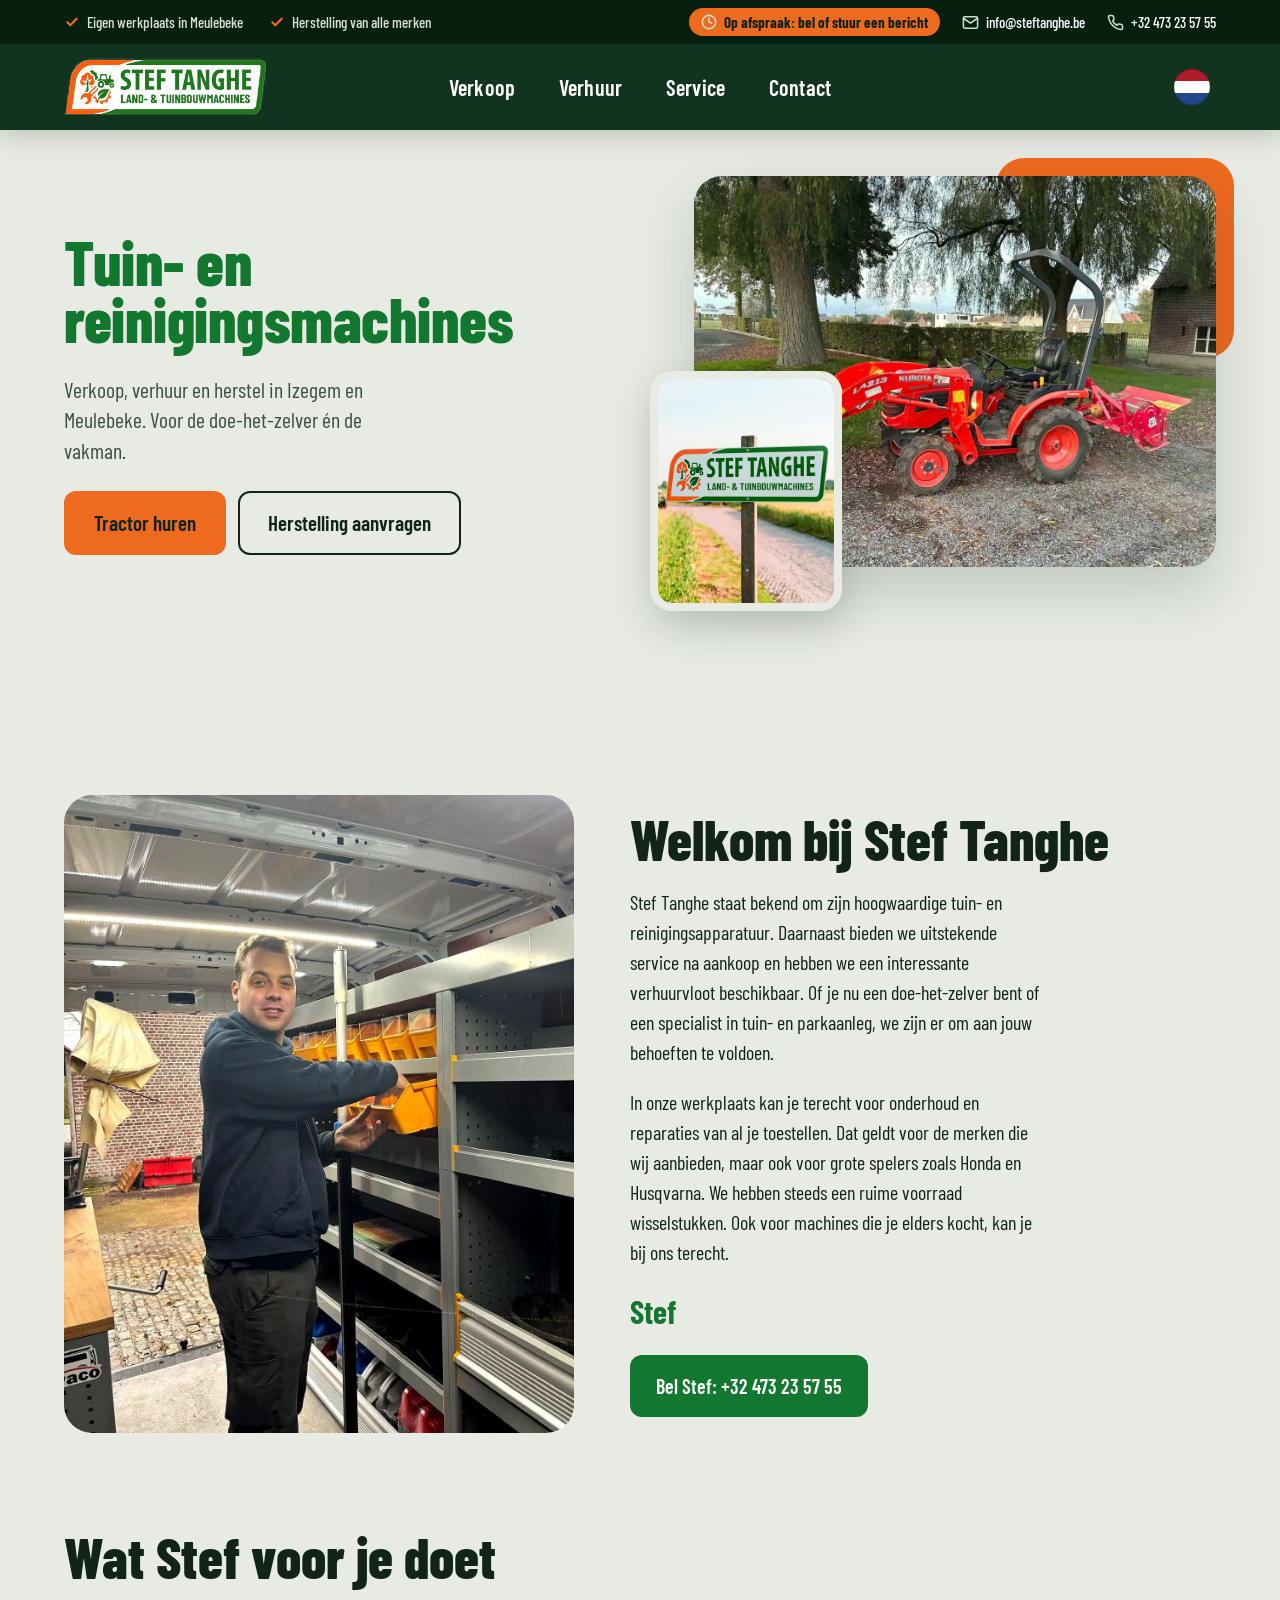
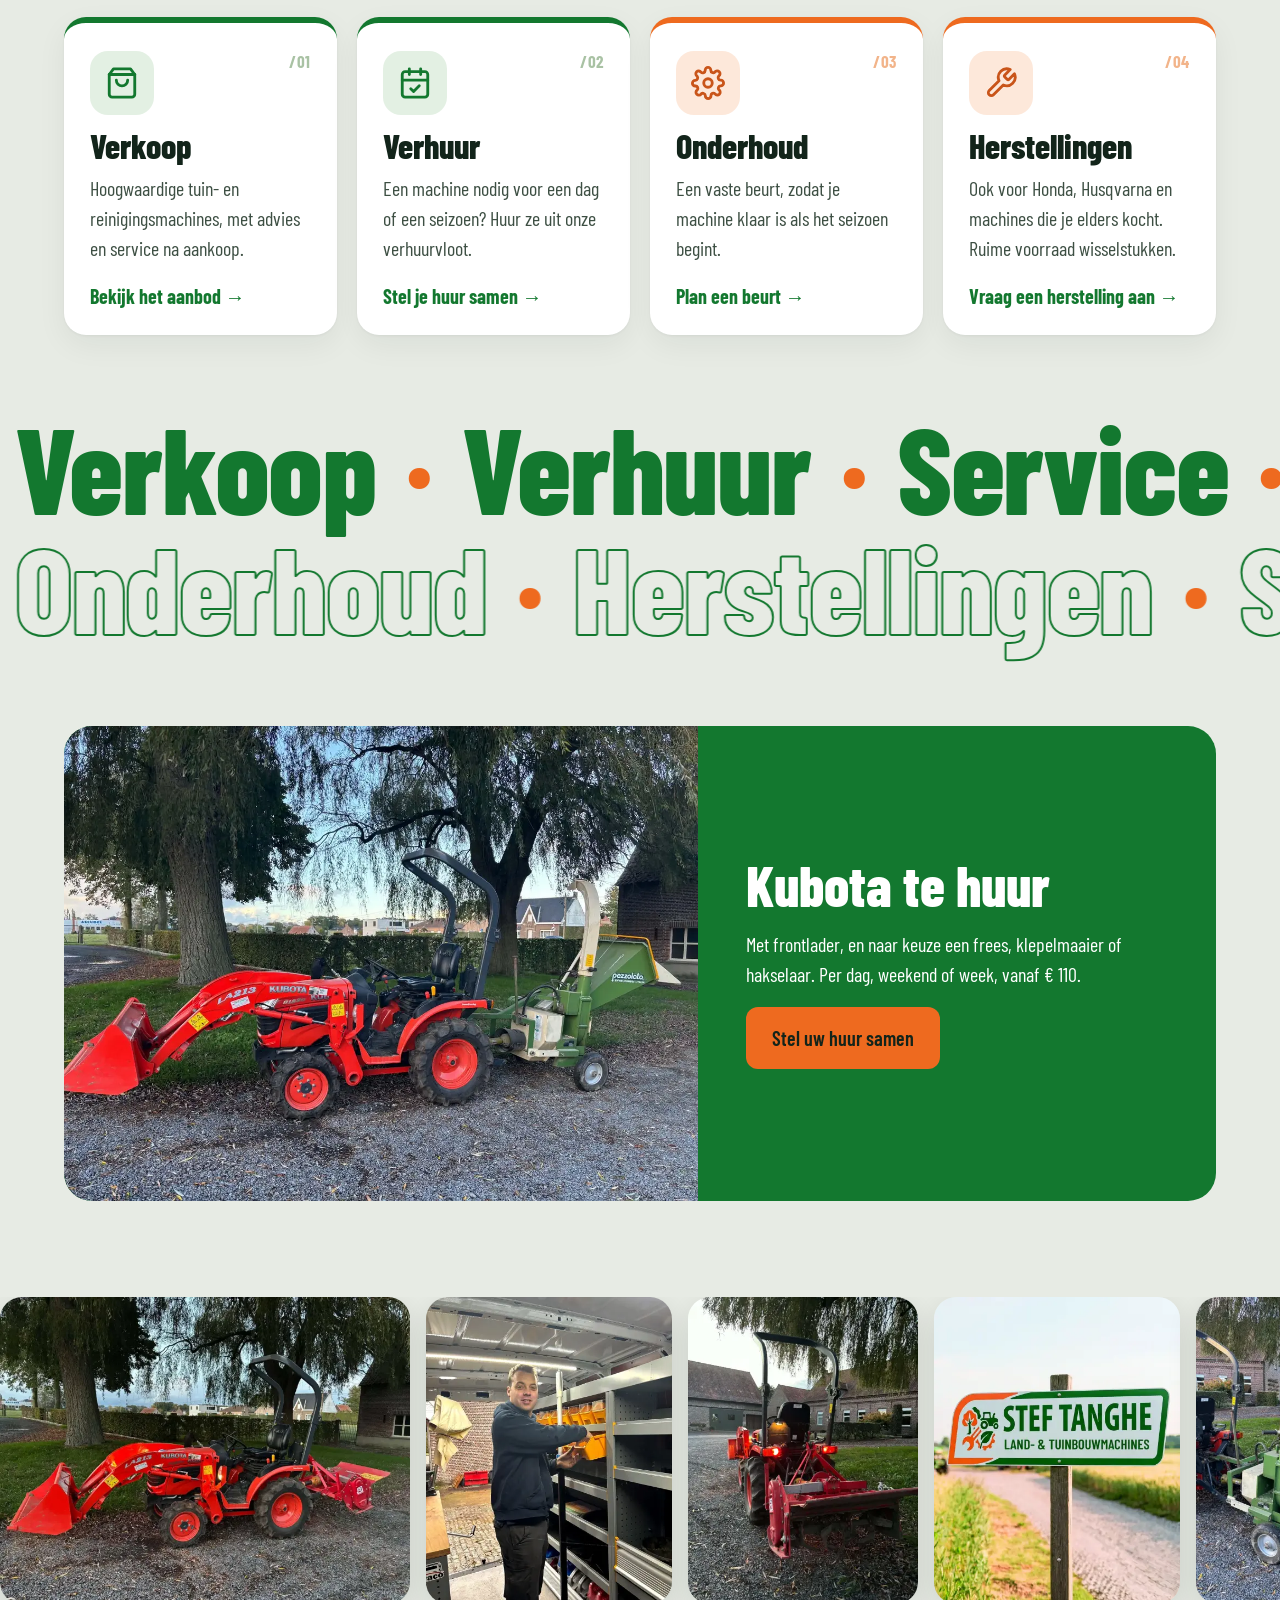
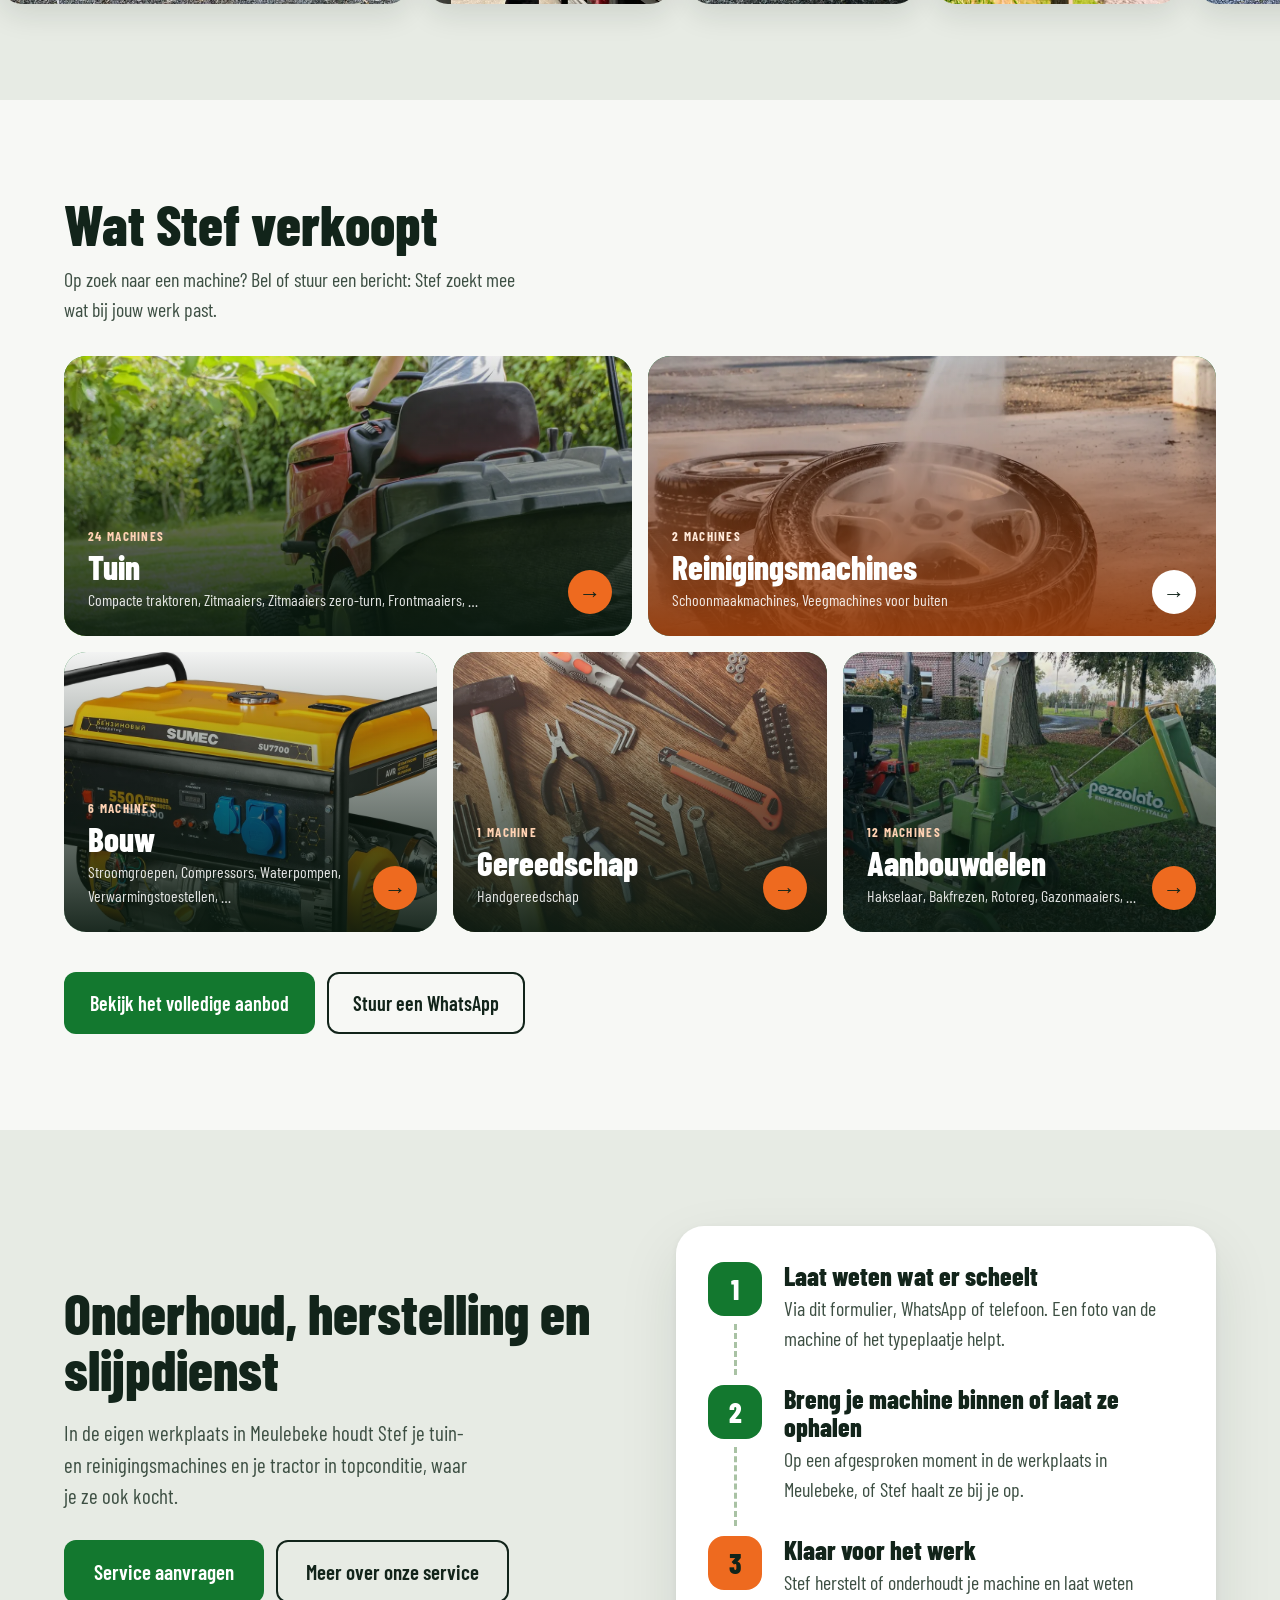
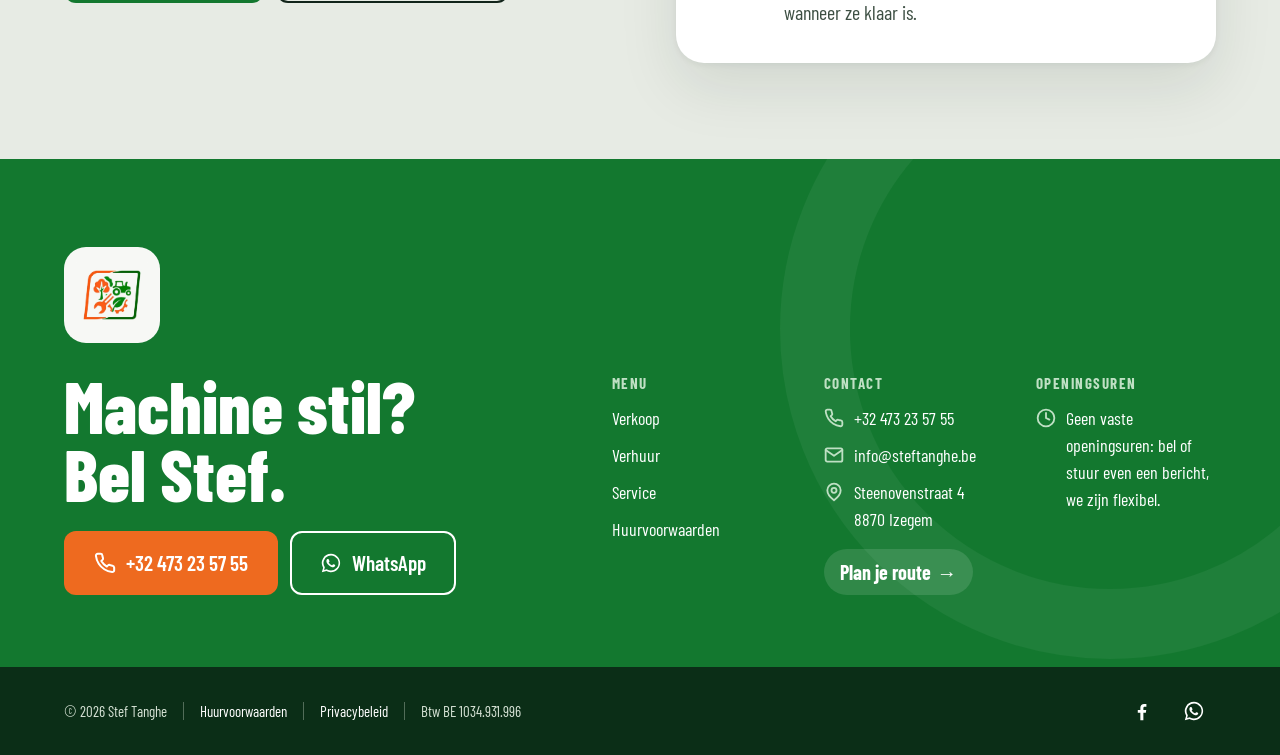
==== commit 2afd13b0: "Lichte hero: tekst links, opgehelderde Kubota-foto en bord rechts, geen donkere laag meer Co-Authore" ====
--- a/index.html
+++ b/index.html
@@ -19,7 +19,7 @@
 </head>
 <body>
 
-<header class="balk balk-transparant" id="balk">
+<header class="balk balk-licht" id="balk">
   <div class="topbalk">
     <div class="wrap topbalk-inner">
       <ul class="topbalk-troeven">
@@ -67,27 +67,29 @@
 </header>
 
 <main>
-  <section class="hero">
-    <picture>
-      <source srcset="img/kubota.webp" type="image/webp">
-      <img src="img/kubota.jpg" alt="" width="1800" height="1350" fetchpriority="high">
-    </picture>
-    <div class="wrap hero-inhoud">
-      <h1 data-i18n-html="hero.h1">Tuin- en reinigings&shy;machines</h1>
-      <p data-i18n="hero.p">Verkoop, verhuur en herstel in Izegem en Meulebeke. Voor de doe-het-zelver én de vakman.</p>
-      <div class="knoppen">
-        <a href="verhuur.html" class="btn btn-oranje" data-intern data-i18n="nav.huren">Tractor huren</a>
-        <a href="service.html#aanvragen" class="btn btn-rand-wit" data-intern data-i18n="hero.herstel">Herstelling aanvragen</a>
-      </div>
-      <ul class="troeven">
-        <li data-i18n="usp.werkplaats">Eigen werkplaats in Meulebeke</li>
-        <li data-i18n="usp.merken">Herstelling van alle merken</li>
-        <li data-i18n="usp.advies">Persoonlijk advies van Stef</li>
-      </ul>
-    </div>
-    <a href="#welkom" class="scroll-pijl" aria-label="Scroll naar beneden" data-i18n-attr="aria-label:hero.scroll">
-      <svg width="28" height="28" viewBox="0 0 24 24" fill="none" stroke="currentColor" stroke-width="2.5" stroke-linecap="round" stroke-linejoin="round" aria-hidden="true"><path d="M6 9l6 6 6-6"/></svg>
-    </a>
+  <section class="hero hero-licht">
+    <div class="wrap hero-grid">
+      <div class="hero-inhoud">
+        <h1 data-i18n-html="hero.h1">Tuin- en reinigings&shy;machines</h1>
+        <p data-i18n="hero.p">Verkoop, verhuur en herstel in Izegem en Meulebeke. Voor de doe-het-zelver én de vakman.</p>
+        <div class="knoppen">
+          <a href="verhuur.html" class="btn btn-oranje btn-groot" data-intern data-i18n="nav.huren">Tractor huren</a>
+          <a href="service.html#aanvragen" class="btn btn-rand btn-groot" data-intern data-i18n="hero.herstel">Herstelling aanvragen</a>
+        </div>
+        <ul class="troeven">
+          <li data-i18n="usp.werkplaats">Eigen werkplaats in Meulebeke</li>
+          <li data-i18n="usp.merken">Herstelling van alle merken</li>
+          <li data-i18n="usp.advies">Persoonlijk advies van Stef</li>
+        </ul>
+      </div>
+      <div class="hero-fotos">
+        <picture class="hero-foto-groot">
+          <source srcset="img/hero-kubota.webp" type="image/webp">
+          <img src="img/hero-kubota.jpg" alt="Kubota B1820 met frontlader en frees" width="1400" height="1050" fetchpriority="high">
+        </picture>
+        <img class="hero-foto-klein" src="img/hero-bord.webp" alt="" width="480" height="600">
+      </div>
+    </div>
   </section>
 
   <section class="sectie" id="welkom">
--- a/css/style.css
+++ b/css/style.css
@@ -653,3 +653,48 @@
 .dienst { counter-increment: dienst; }
 .dienst::after { content: "/0" counter(dienst); position: absolute; top: 26px; right: 26px; font-weight: 700; font-size: 17px; letter-spacing: 0.04em; color: #A9C2A4; }
 .dienst:nth-child(n+3)::after { color: #F2B48A; }
+
+/* Meeschuiven via CSS (scroll-driven animations): draait op de grafische kaart, ook vloeiend bij snel swipen op gsm */
+.reuzewoorden, .fotostrook { overflow: clip; }
+@supports (animation-timeline: view()) {
+  @media (prefers-reduced-motion: no-preference) {
+    .reuzewoorden, .fotostrook { view-timeline: --strook block; }
+    .rw-rij, .fs-rij { animation: schuif-links linear both; animation-timeline: --strook; animation-range: entry 0% exit 100%; }
+    .rw-rij[data-richting="1"] { animation-name: schuif-rechts; }
+    .fs-rij { animation-name: schuif-links-traag; }
+  }
+}
+@keyframes schuif-links { from { transform: translate3d(0, 0, 0); } to { transform: translate3d(-75vh, 0, 0); } }
+@keyframes schuif-links-traag { from { transform: translate3d(0, 0, 0); } to { transform: translate3d(-55vh, 0, 0); } }
+@keyframes schuif-rechts { from { transform: translate3d(calc(-45% ), 0, 0); } to { transform: translate3d(calc(-45% + 75vh), 0, 0); } }
+
+/* ---------- Lichte hero (homepage): tekst links, foto's rechts ---------- */
+.hero.hero-licht { min-height: 0; display: block; background: var(--grond); color: var(--inkt); overflow: visible; padding: calc(132px + var(--topbalk)) 0 88px; }
+.hero.hero-licht::after { display: none; }
+.hero-grid { display: grid; grid-template-columns: minmax(0, 1fr) minmax(0, 1.1fr); gap: 48px 72px; align-items: center; }
+.hero-licht .hero-inhoud { padding: 0; gap: 26px; }
+.hero-licht h1 { color: var(--groen); font-size: clamp(40px, 4.9vw, 92px); line-height: 0.92; max-width: none; }
+.hero-licht p { color: var(--inkt-zacht); font-size: clamp(20px, 1.7vw, 24px); max-width: 34ch; }
+.hero-licht .troeven { color: var(--inkt); font-size: 18px; }
+@media (min-width: 901px) { .hero-licht .troeven { display: none; } }
+.hero-fotos { position: relative; padding: 0 0 44px 44px; }
+.hero-foto-groot img { width: 100%; aspect-ratio: 4 / 3; object-fit: cover; border-radius: 28px; box-shadow: 0 24px 60px rgba(18,36,26,0.18); }
+.hero-foto-klein { position: absolute; left: 0; bottom: 0; width: 34%; aspect-ratio: 4 / 5; object-fit: cover; border-radius: 22px; border: 8px solid var(--grond); box-shadow: 0 16px 40px rgba(18,36,26,0.2); }
+.hero-fotos::before { content: ""; position: absolute; right: -18px; top: -18px; width: 42%; height: 46%; border-radius: 28px; background: var(--oranje); z-index: -1; }
+.hero-licht .hero-fotos { isolation: isolate; }
+@media (max-width: 900px) {
+  .hero.hero-licht { padding-top: 112px; padding-bottom: 56px; }
+  .hero-grid { grid-template-columns: minmax(0, 1fr); gap: 36px; }
+  .hero-fotos { padding: 0 0 30px 24px; margin-right: 6px; }
+  .hero-foto-groot img { border-radius: 22px; }
+  .hero-foto-klein { width: 36%; border-width: 6px; border-radius: 16px; }
+  .hero-fotos::before { right: -6px; top: -12px; }
+}
+@media (prefers-reduced-motion: no-preference) {
+  .hero-licht .hero-foto-groot img { animation: hero-in 1s cubic-bezier(.2,.7,.2,1) both; }
+  .hero-licht .hero-foto-klein { animation: hero-in 1s 0.25s cubic-bezier(.2,.7,.2,1) both; }
+  .hero-licht .hero-fotos::before { animation: hero-in 1s 0.15s cubic-bezier(.2,.7,.2,1) both; }
+}
+@keyframes hero-in { from { opacity: 0; transform: translateY(24px) scale(0.98); } to { opacity: 1; transform: none; } }
+.hero-licht picture, .hero-licht picture img { position: static; inset: auto; height: auto; }
+.hero-licht picture { display: block; }
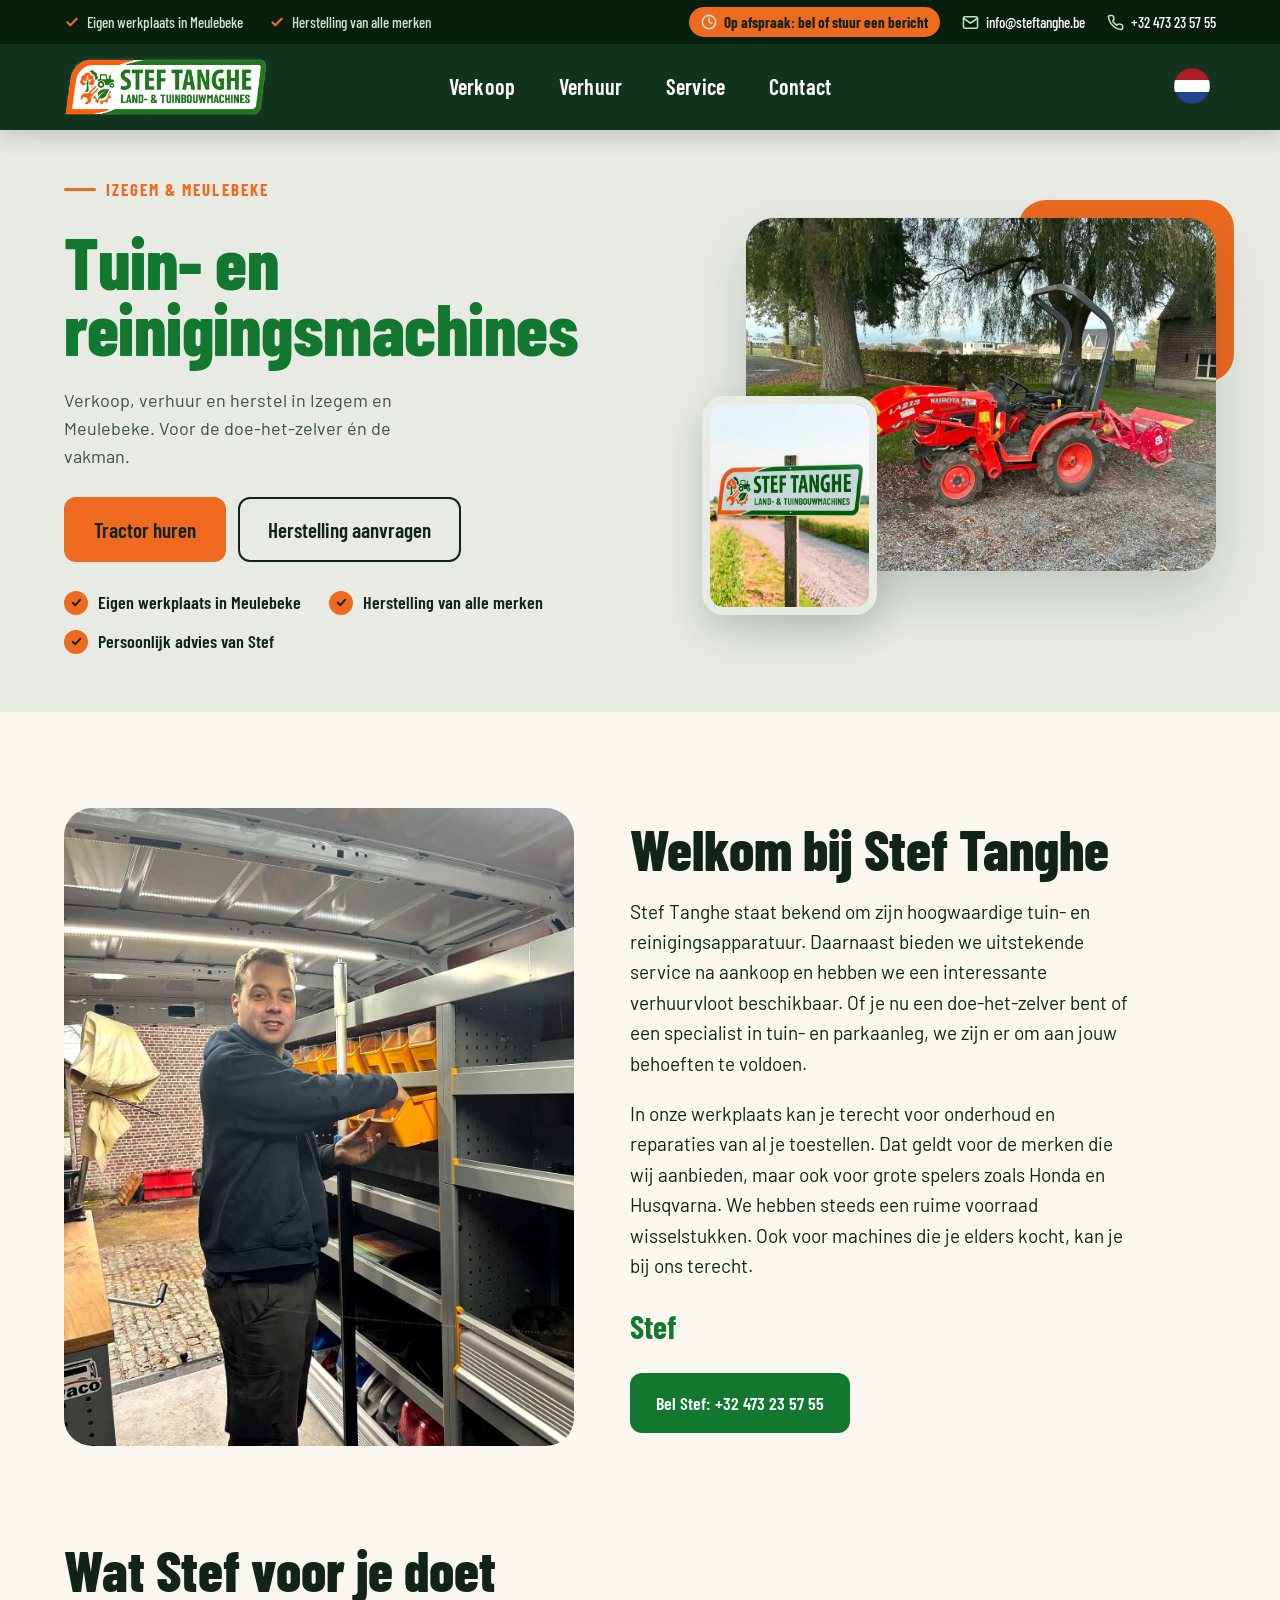
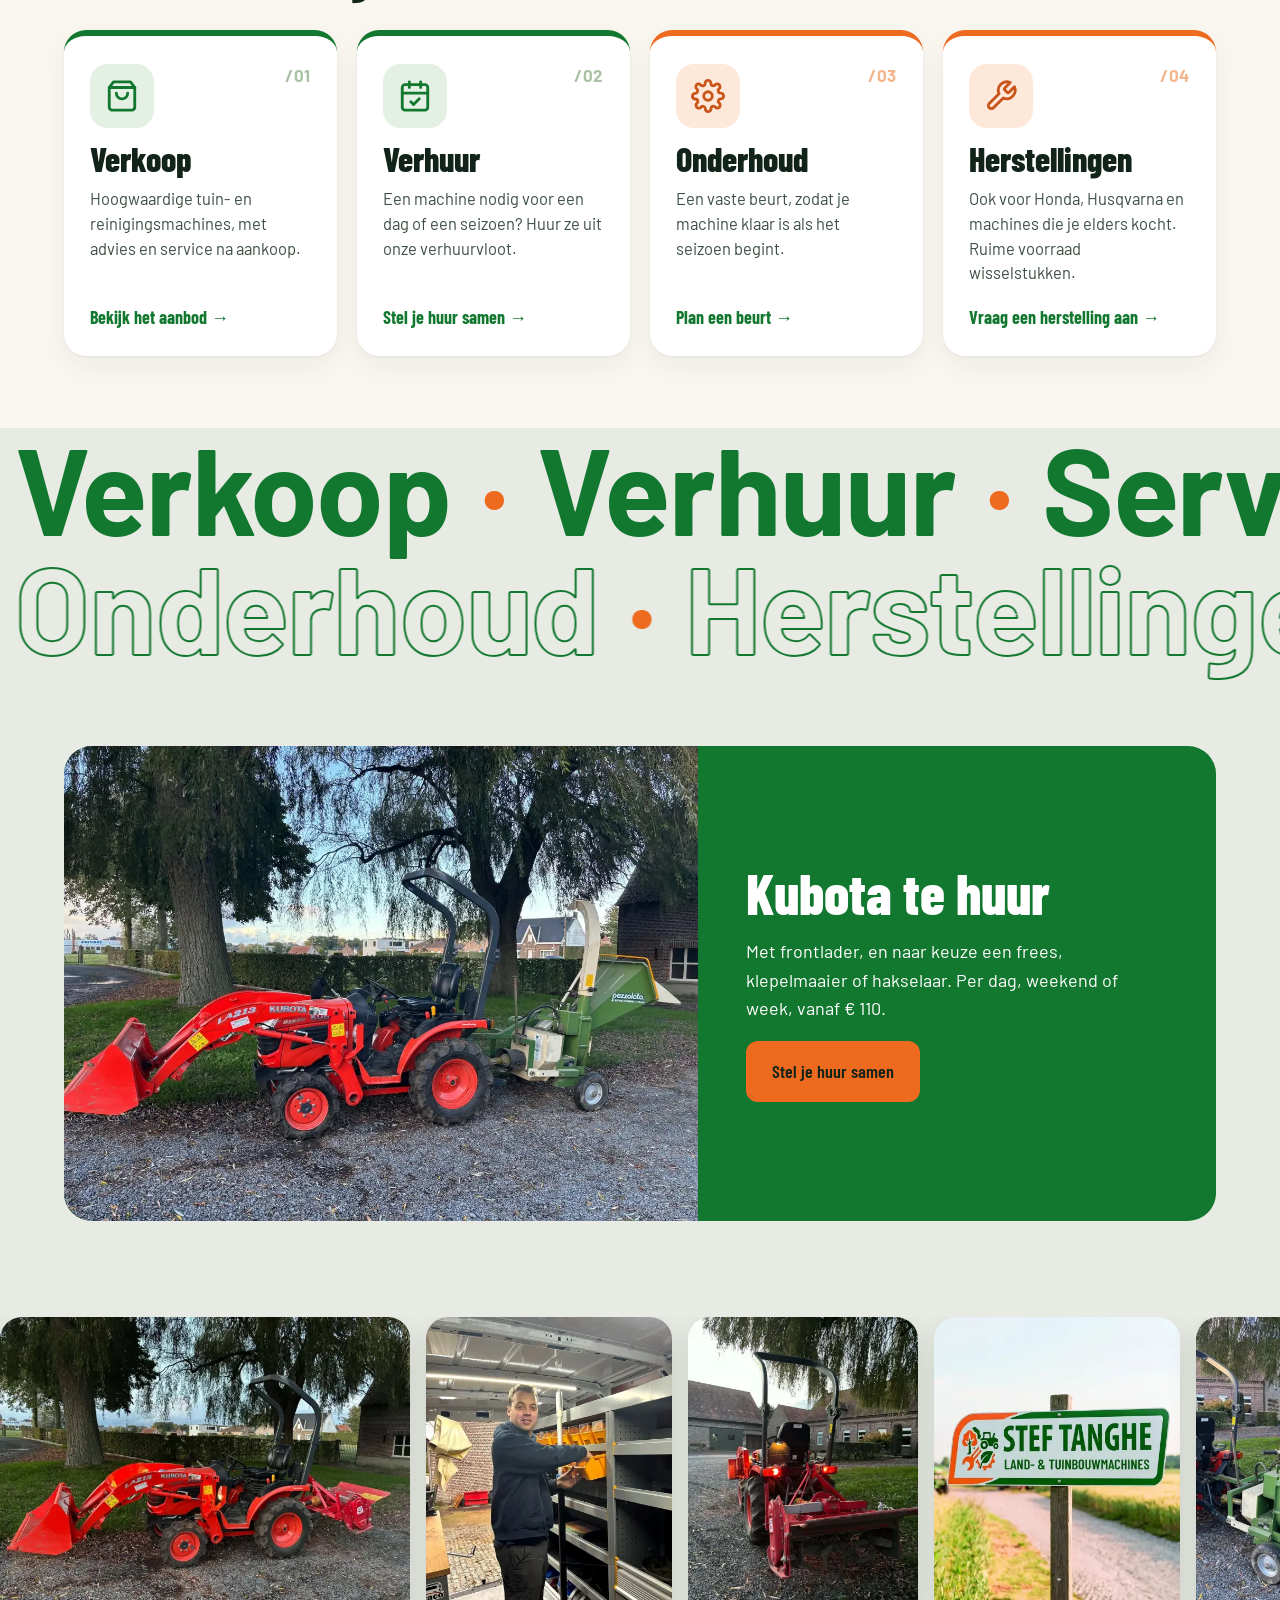
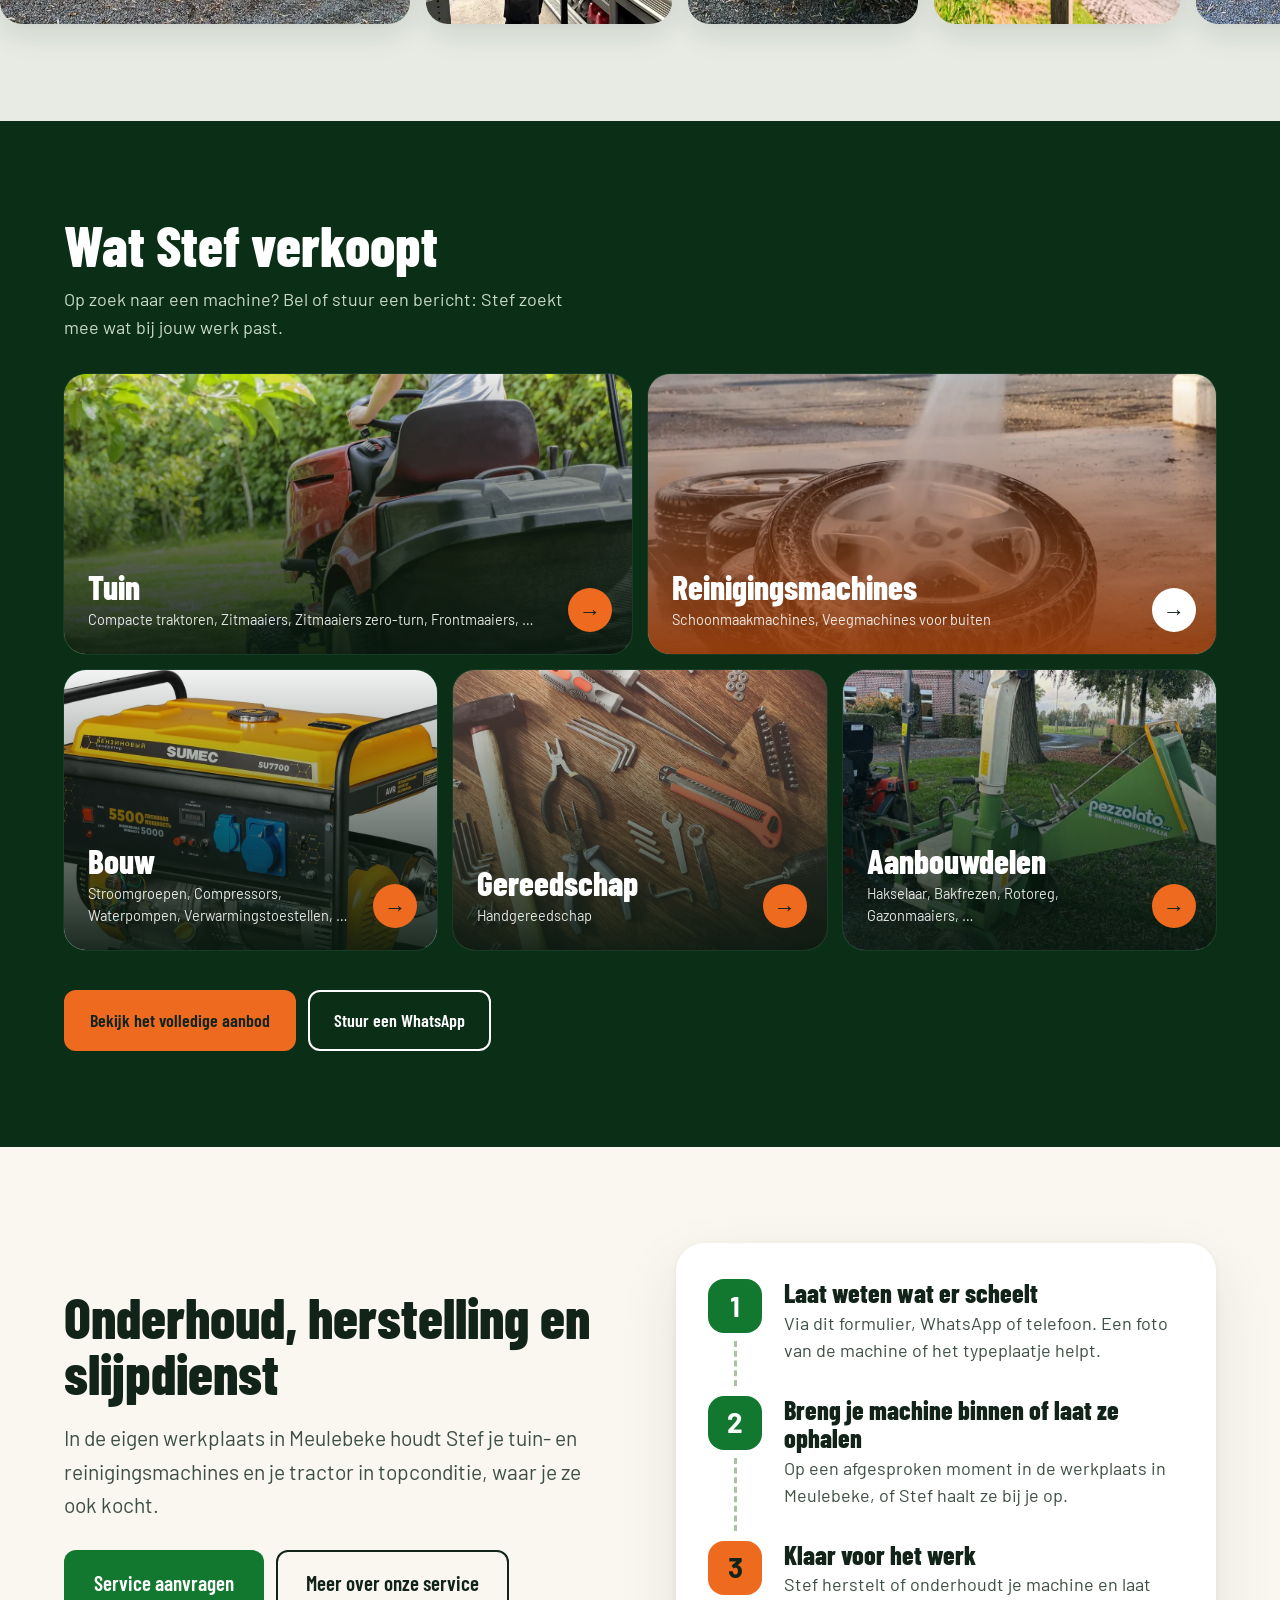
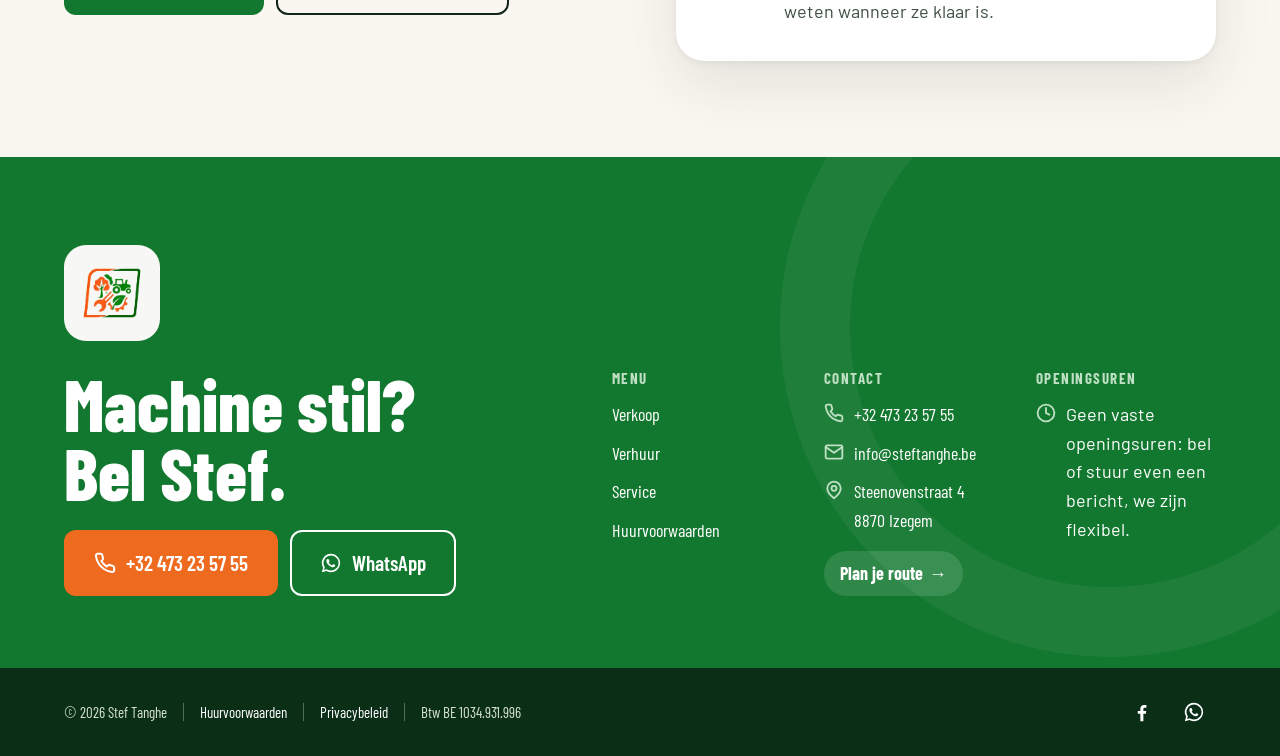
==== commit 6a0ba1e3: "Leesbaarder en rustiger: Barlow voor lopende tekst, overal "je", grotere hero, afwisselende achtergr" ====
--- a/index.html
+++ b/index.html
@@ -70,6 +70,7 @@
   <section class="hero hero-licht">
     <div class="wrap hero-grid">
       <div class="hero-inhoud">
+        <span class="hero-boven">Izegem &amp; Meulebeke</span>
         <h1 data-i18n-html="hero.h1">Tuin- en reinigings&shy;machines</h1>
         <p data-i18n="hero.p">Verkoop, verhuur en herstel in Izegem en Meulebeke. Voor de doe-het-zelver én de vakman.</p>
         <div class="knoppen">
@@ -92,7 +93,7 @@
     </div>
   </section>
 
-  <section class="sectie" id="welkom">
+  <section class="sectie sectie-creme" id="welkom">
     <div class="wrap over">
       <picture>
         <source srcset="img/stef-bus.webp" type="image/webp">
@@ -108,7 +109,7 @@
     </div>
   </section>
 
-  <section class="sectie" id="diensten" style="padding-top: 0">
+  <section class="sectie sectie-creme" id="diensten" style="padding-top: 0">
     <div class="wrap">
       <h2 class="sectie-titel" data-i18n="diensten.titel">Wat Stef voor je doet</h2>
       <div class="diensten">
@@ -150,7 +151,7 @@
       <div class="huurblok-tekst">
         <h2 data-i18n="huur.titel">Kubota te huur</h2>
         <p data-i18n="huur.p">Met frontlader, en naar keuze een frees, klepelmaaier of hakselaar. Per dag, weekend of week, vanaf € 110.</p>
-        <a href="verhuur.html" class="btn btn-oranje" data-intern data-i18n="huur.knop">Stel uw huur samen</a>
+        <a href="verhuur.html" class="btn btn-oranje" data-intern data-i18n="huur.knop">Stel je huur samen</a>
       </div>
     </div>
   </section>
@@ -174,7 +175,7 @@
     </div>
   </section>
 
-  <section class="sectie aanbod-sectie" id="aanbod">
+  <section class="sectie aanbod-sectie sectie-donker" id="aanbod">
     <div class="wrap">
       <div class="aanbod-kop">
         <div>
@@ -185,13 +186,13 @@
       </div>
       <div class="categorie-tegels" id="cat-tegels"></div>
       <div class="knoppen" style="margin-top: 40px">
-        <a href="verkoop.html" class="btn btn-groen" data-intern data-i18n="aanbod.alles">Bekijk het volledige aanbod</a>
+        <a href="verkoop.html" class="btn btn-oranje" data-intern data-i18n="aanbod.alles">Bekijk het volledige aanbod</a>
         <a href="https://wa.me/32473235755" target="_blank" rel="noopener" class="btn btn-rand" data-i18n="aanbod.wa">Stuur een WhatsApp</a>
       </div>
     </div>
   </section>
 
-  <section class="sectie herstel-sectie" id="herstelling">
+  <section class="sectie herstel-sectie sectie-creme" id="herstelling">
     <div class="wrap herstel herstel-teaser">
       <div class="herstel-uitleg">
         <h2 class="sectie-titel" data-i18n="sv.onder">Onderhoud, herstelling en slijpdienst</h2>
--- a/css/style.css
+++ b/css/style.css
@@ -4,6 +4,10 @@
 @font-face { font-family: "Barlow Condensed"; font-weight: 500; font-display: swap; src: url("../fonts/barlow-condensed-latin-500-normal.woff2") format("woff2"); }
 @font-face { font-family: "Barlow Condensed"; font-weight: 600; font-display: swap; src: url("../fonts/barlow-condensed-latin-600-normal.woff2") format("woff2"); }
 @font-face { font-family: "Barlow Condensed"; font-weight: 700; font-display: swap; src: url("../fonts/barlow-condensed-latin-700-normal.woff2") format("woff2"); }
+@font-face { font-family: "Barlow"; font-weight: 400; font-display: swap; src: url("../fonts/barlow-latin-400-normal.woff2") format("woff2"); }
+@font-face { font-family: "Barlow"; font-weight: 500; font-display: swap; src: url("../fonts/barlow-latin-500-normal.woff2") format("woff2"); }
+@font-face { font-family: "Barlow"; font-weight: 600; font-display: swap; src: url("../fonts/barlow-latin-600-normal.woff2") format("woff2"); }
+@font-face { font-family: "Barlow"; font-weight: 700; font-display: swap; src: url("../fonts/barlow-latin-700-normal.woff2") format("woff2"); }
 @font-face { font-family: "Barlow Condensed"; font-weight: 800; font-display: swap; src: url("../fonts/barlow-condensed-latin-800-normal.woff2") format("woff2"); }
 
 :root {
@@ -13,19 +17,21 @@
   --inkt: #12241A;
   --inkt-zacht: #3D4F43;
   --grond: #E7EBE4;
+  --creme: #FAF7F0;
   --plaat: #F7F8F5;
   --lijn: #CBD3C6;
   --todo: #8A3A0B;
   --max: 2200px;
   --rand: clamp(20px, 5vw, 120px);
   --cond: "Barlow Condensed", "Arial Narrow", sans-serif;
+  --tekst: "Barlow", "Segoe UI", Arial, sans-serif;
   --topbalk: 44px;
 }
 
 * { box-sizing: border-box; }
 html { scroll-behavior: smooth; scroll-padding-top: 96px; }
 @media (prefers-reduced-motion: reduce) { html { scroll-behavior: auto; } * { transition: none !important; } }
-body { margin: 0; background: var(--grond); color: var(--inkt); font-family: var(--cond); font-size: 20px; line-height: 1.5; -webkit-font-smoothing: antialiased; }
+body { margin: 0; background: var(--grond); color: var(--inkt); font-family: var(--tekst); font-size: 18px; line-height: 1.6; -webkit-font-smoothing: antialiased; }
 img { max-width: 100%; height: auto; display: block; }
 a { color: var(--groen); }
 a:hover { color: var(--groen-donker); }
@@ -33,7 +39,7 @@
 h1, h2, h3 { font-family: var(--cond); line-height: 1; margin: 0; }
 p { margin: 0; }
 .wrap { max-width: var(--max); margin: 0 auto; padding: 0 var(--rand); }
-@media (max-width: 640px) { body { font-size: 17px; } }
+@media (max-width: 640px) { body { font-size: 16.5px; } }
 .sr-only { position: absolute; width: 1px; height: 1px; overflow: hidden; clip: rect(0 0 0 0); white-space: nowrap; }
 
 /* Knoppen */
@@ -676,7 +682,6 @@
 .hero-licht h1 { color: var(--groen); font-size: clamp(40px, 4.9vw, 92px); line-height: 0.92; max-width: none; }
 .hero-licht p { color: var(--inkt-zacht); font-size: clamp(20px, 1.7vw, 24px); max-width: 34ch; }
 .hero-licht .troeven { color: var(--inkt); font-size: 18px; }
-@media (min-width: 901px) { .hero-licht .troeven { display: none; } }
 .hero-fotos { position: relative; padding: 0 0 44px 44px; }
 .hero-foto-groot img { width: 100%; aspect-ratio: 4 / 3; object-fit: cover; border-radius: 28px; box-shadow: 0 24px 60px rgba(18,36,26,0.18); }
 .hero-foto-klein { position: absolute; left: 0; bottom: 0; width: 34%; aspect-ratio: 4 / 5; object-fit: cover; border-radius: 22px; border: 8px solid var(--grond); box-shadow: 0 16px 40px rgba(18,36,26,0.2); }
@@ -698,3 +703,42 @@
 @keyframes hero-in { from { opacity: 0; transform: translateY(24px) scale(0.98); } to { opacity: 1; transform: none; } }
 .hero-licht picture, .hero-licht picture img { position: static; inset: auto; height: auto; }
 .hero-licht picture { display: block; }
+
+/* ---------- Lettertypes: lopende tekst in Barlow, korte kopjes/knoppen/labels in Barlow Condensed ---------- */
+.btn, .menu, .menu-knop, .topbalk, .actiebalk, .chip, .dienst-link, .troeven, .vinklijst, .stappen strong,
+.cat-tegel-tekst, .taal-optie, .soort-keuze span, .periode, .klus strong, .werktuig-kop, .route-link, .alt-links,
+.product-cat, .product-actie, .product-merken, .ab-totaal, .deel-knop, .handtekening, .kruimel, .teller, .lb-teller,
+.filter-knop, .wis, .schakel strong, .herstel-form label, .herstel-form legend, .offerte label, .lijn, .totaal,
+.contact-kolommen ul, .voet, .strook-titel, .sv-keuze a, .hero-boven, .terug, .nf-code { font-family: var(--cond); }
+.dienst p, .product-tekst, .cat-tegel-vb, .stappen span { line-height: 1.5; }
+.dienst p { font-size: 16.5px; }
+.product-tekst { font-size: 15.5px; }
+.cat-tegel-vb { font-family: var(--tekst); font-size: 14.5px; }
+
+/* ---------- Hero (homepage): groter, met kicker en troeven ook op desktop ---------- */
+.hero.hero-licht { padding-bottom: 56px; }
+.hero-boven { display: inline-flex; align-items: center; gap: 10px; font-size: 17px; font-weight: 700; text-transform: uppercase; letter-spacing: 0.12em; color: var(--oranje); }
+.hero-boven::before { content: ""; width: 32px; height: 3px; border-radius: 2px; background: currentColor; }
+.hero-licht h1 { font-size: clamp(44px, 5.6vw, 104px); }
+.hero-licht p { font-size: clamp(18px, 1.35vw, 21px); line-height: 1.55; max-width: 38ch; }
+.hero-licht .troeven { display: flex; font-size: 18px; margin-top: 6px; }
+@media (min-width: 901px) { .hero-grid { grid-template-columns: minmax(0, 1.1fr) minmax(0, 1fr); } .hero-licht .hero-inhoud > * { margin: 0; } }
+@media (max-width: 900px) { .hero.hero-licht { padding-bottom: 40px; } .hero-boven { font-size: 15px; } }
+
+/* ---------- Ritme: afwisselende achtergronden op de homepage ---------- */
+.sectie-creme { background: var(--creme); }
+.sectie-donker { background: #0B2E17; color: #fff; }
+.sectie-donker .sectie-titel { color: #fff; }
+.sectie-donker .aanbod-intro { color: #C9D9C8; }
+.sectie-donker .btn-rand { color: #fff; }
+.sectie-donker .btn-rand:hover { background: rgba(255,255,255,0.1); color: #fff; }
+.sectie-donker .cat-tegel { box-shadow: 0 0 0 1px rgba(255,255,255,0.06); }
+.over-tekst p:not(.handtekening) { font-size: 19px; }
+
+/* ---------- Verkoopkaarten: hele kaart klikbaar, rustige link i.p.v. oranje knop ---------- */
+.product-actie { justify-content: flex-start; min-height: 0; padding: 12px 0 0; border-top: 1px solid var(--lijn); border-radius: 0; background: none; color: var(--groen); font-size: 19px; text-transform: none; letter-spacing: 0; }
+.product:hover .product-actie { background: none; color: var(--groen-donker); }
+.product-merken { margin-bottom: 4px; }
+
+/* ---------- Gsm: geen naar-boven-knop naast de actiebalk ---------- */
+@media (max-width: 900px) { .naar-boven { display: none; } }
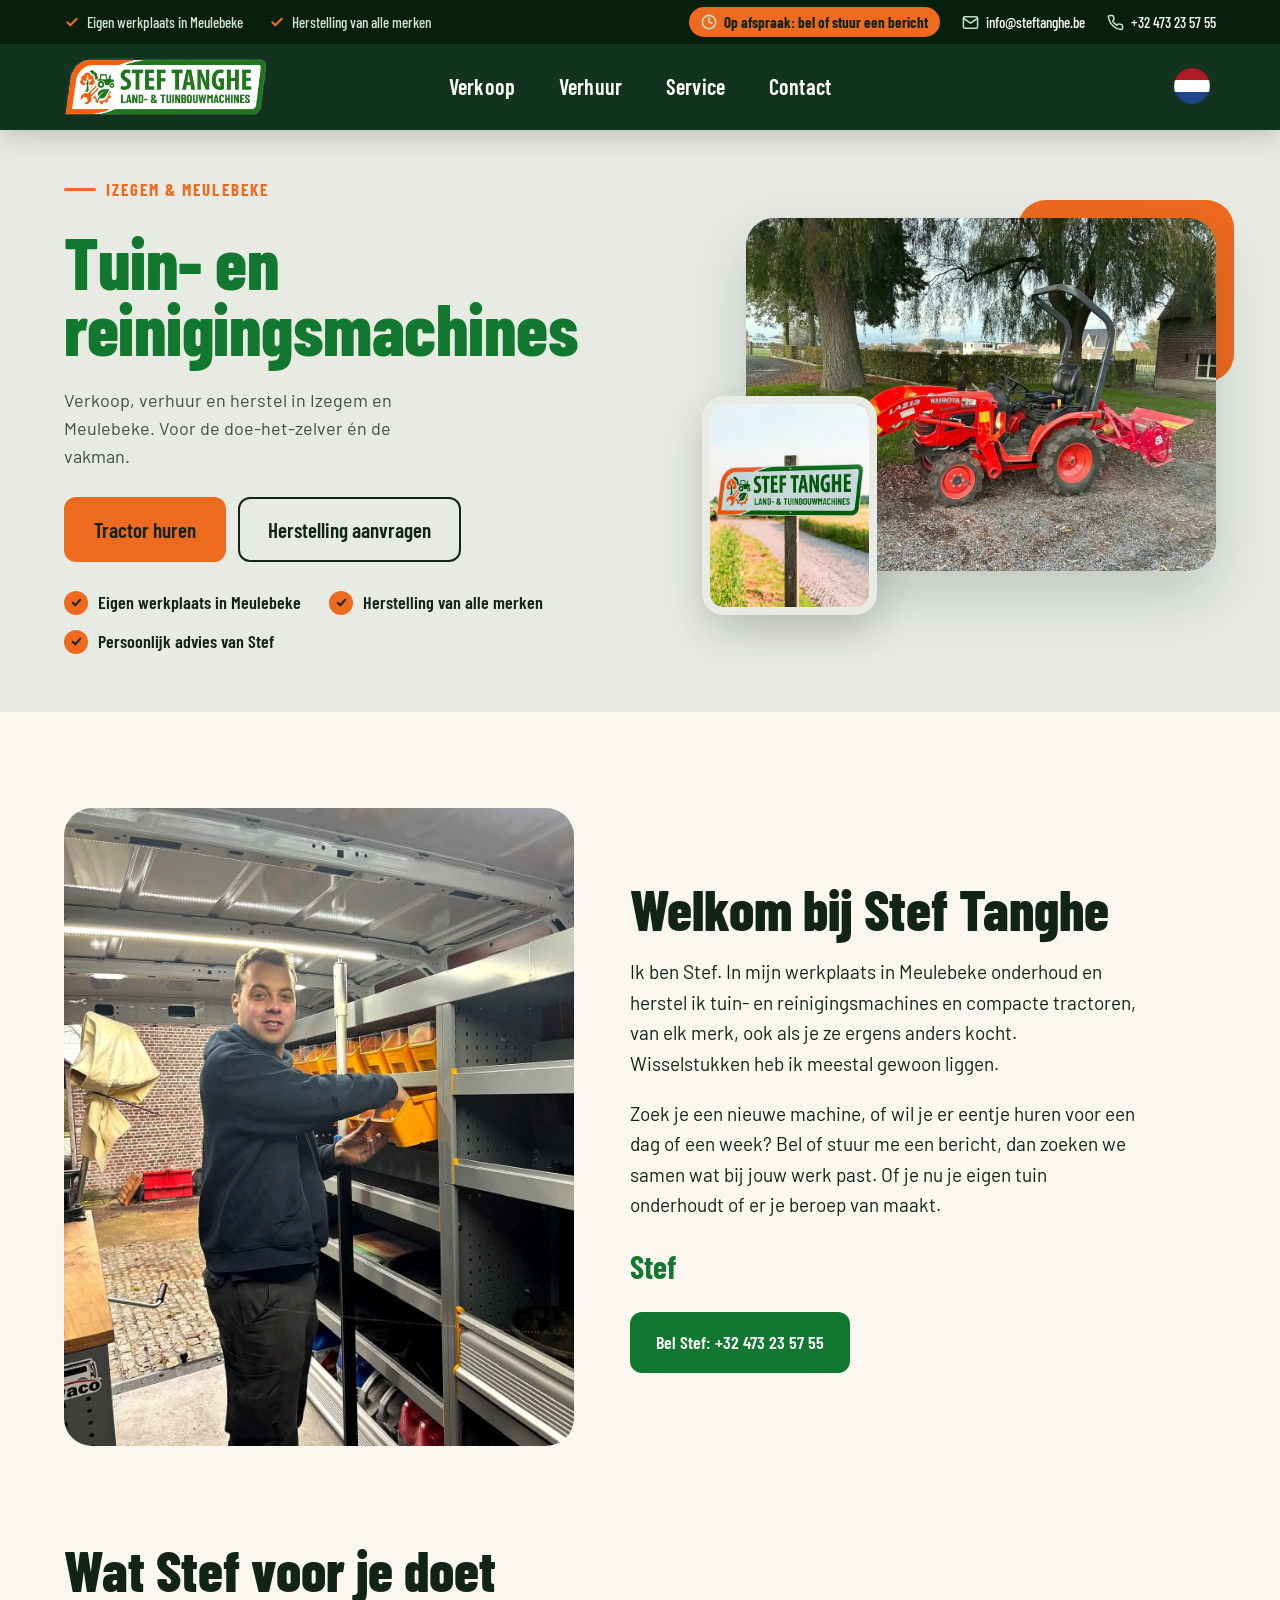
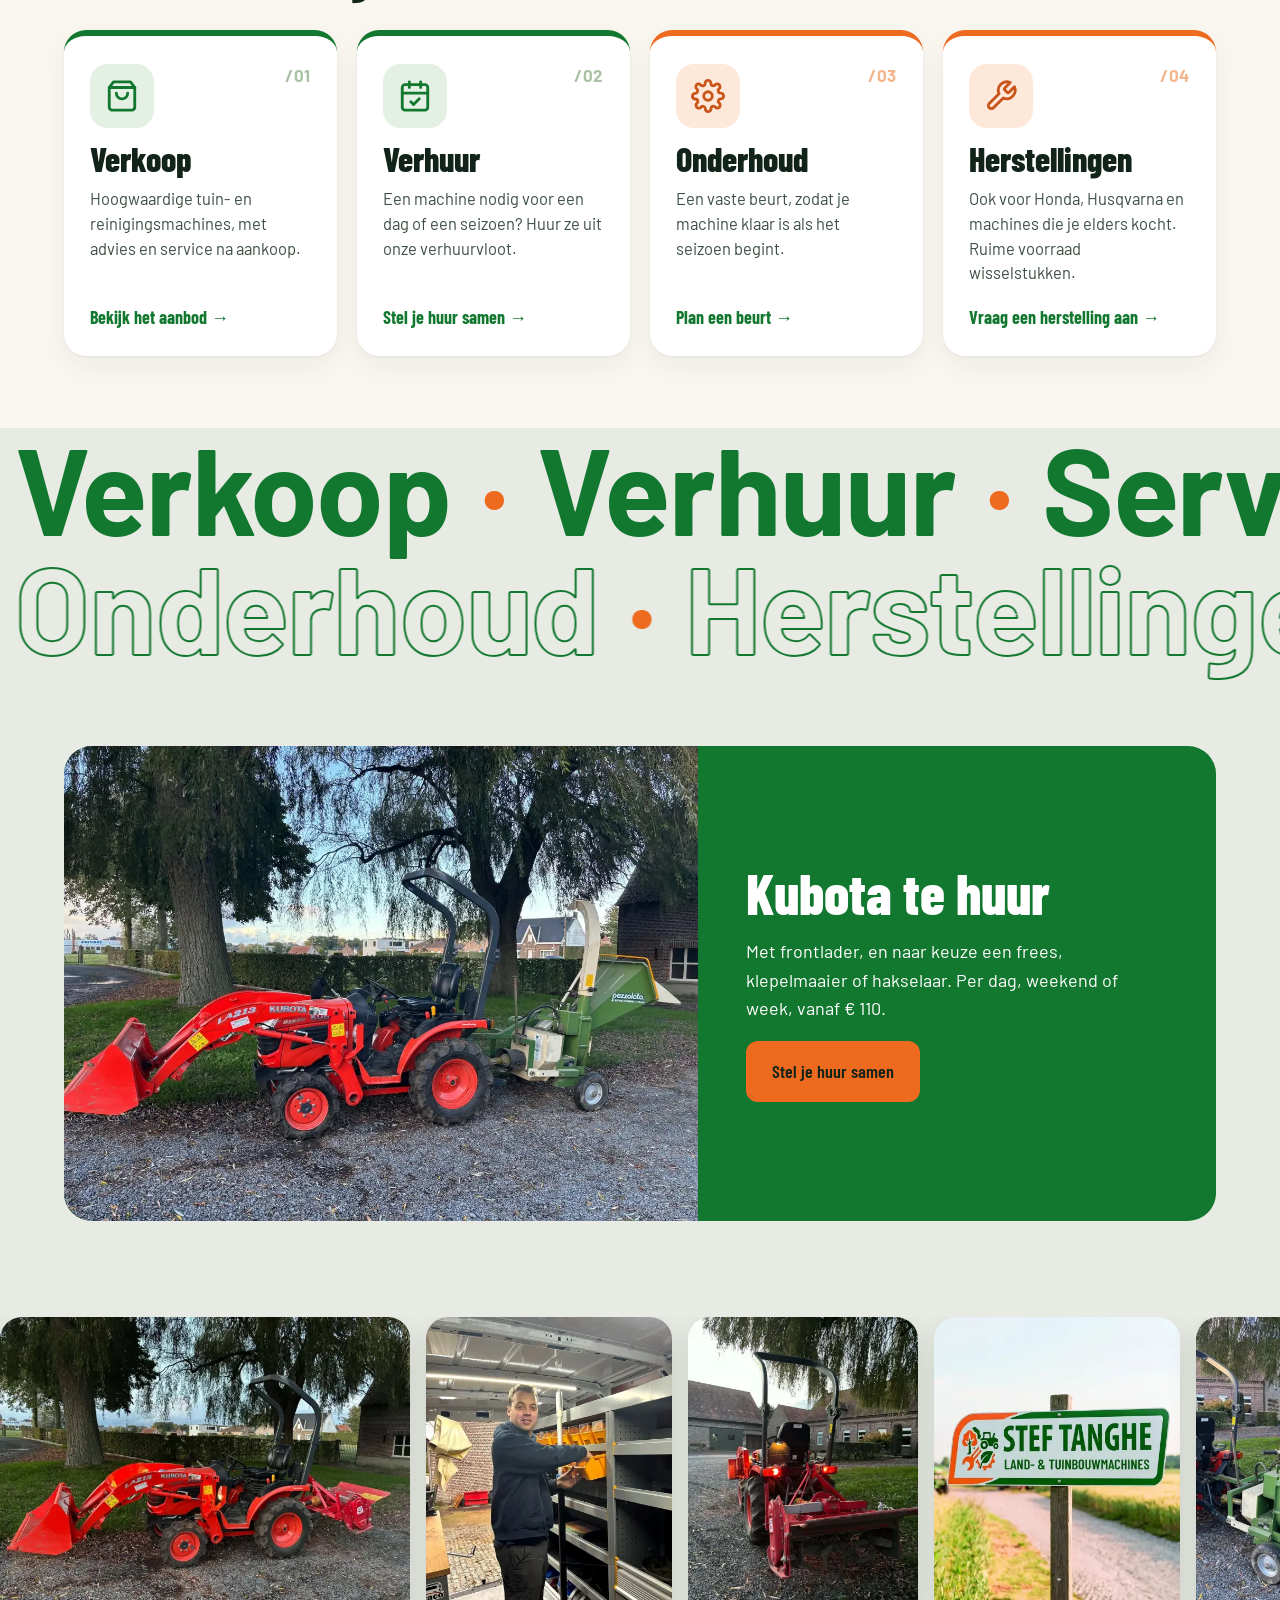
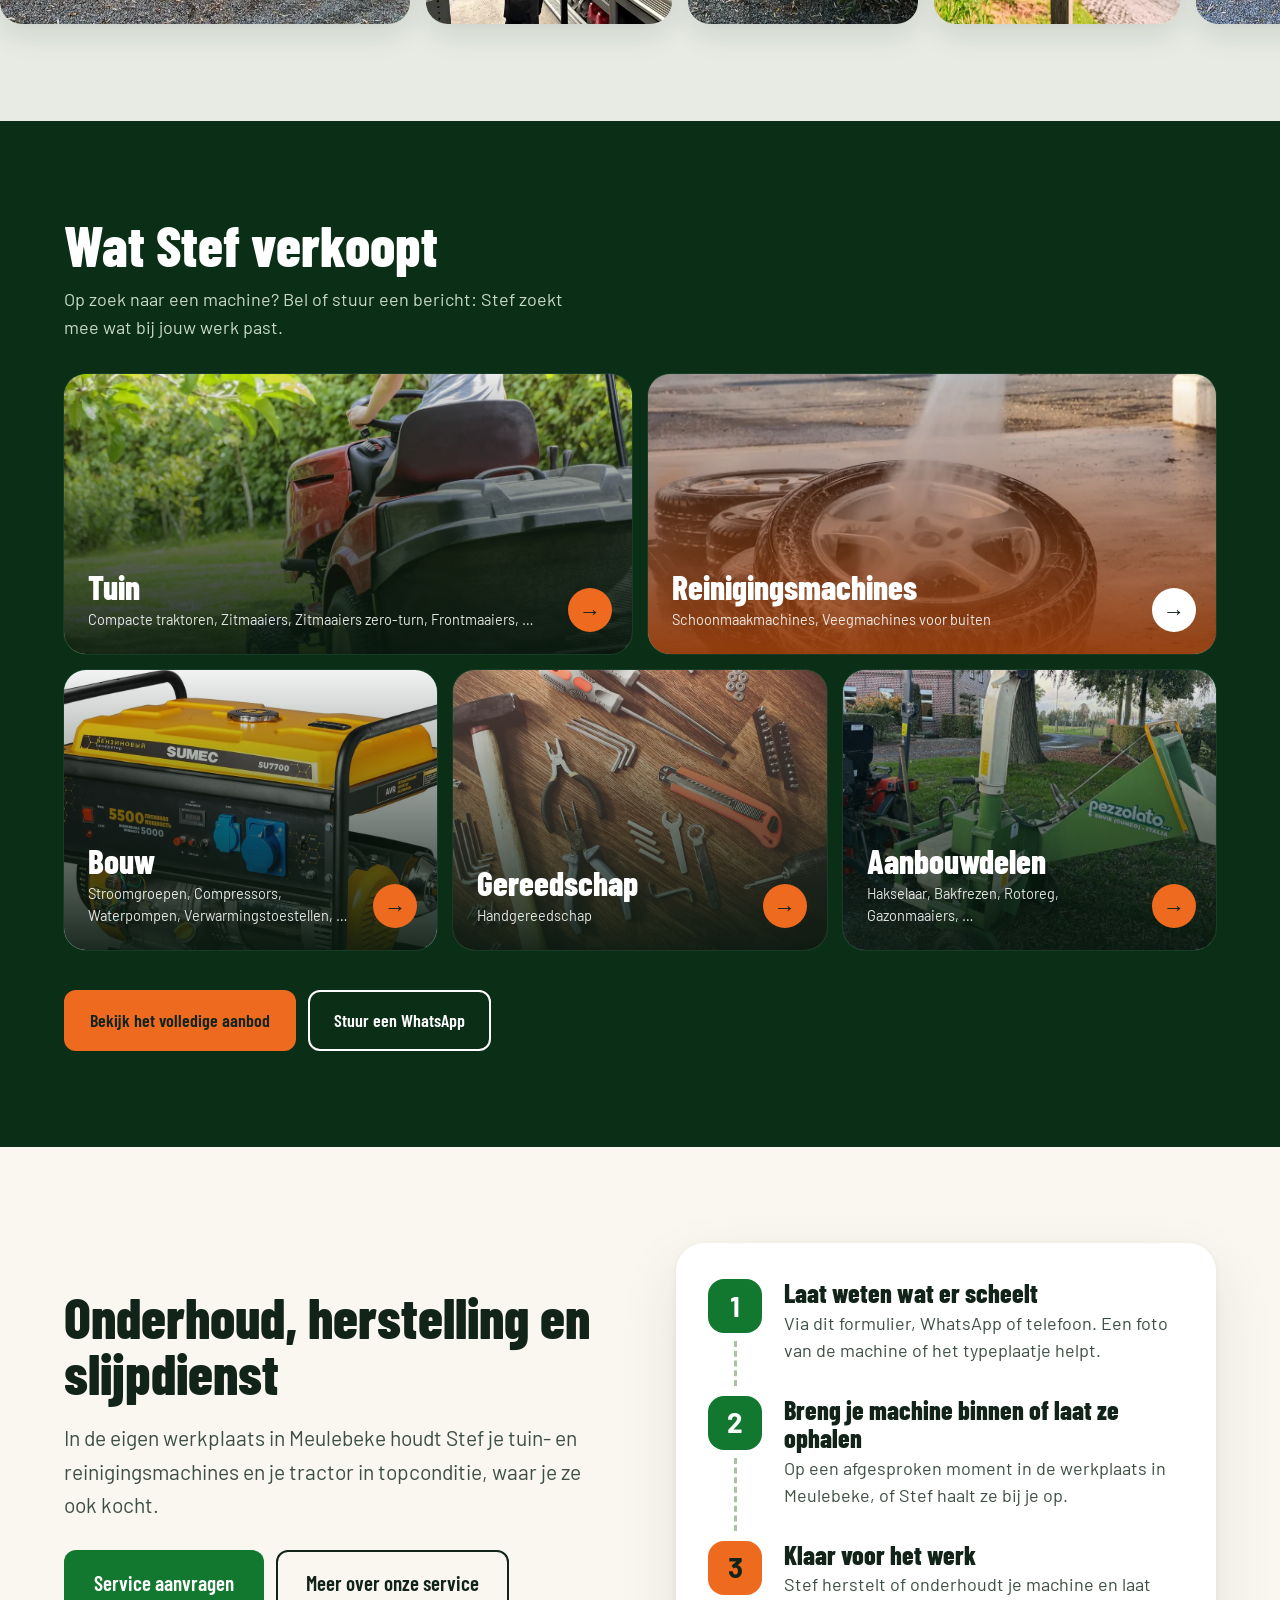
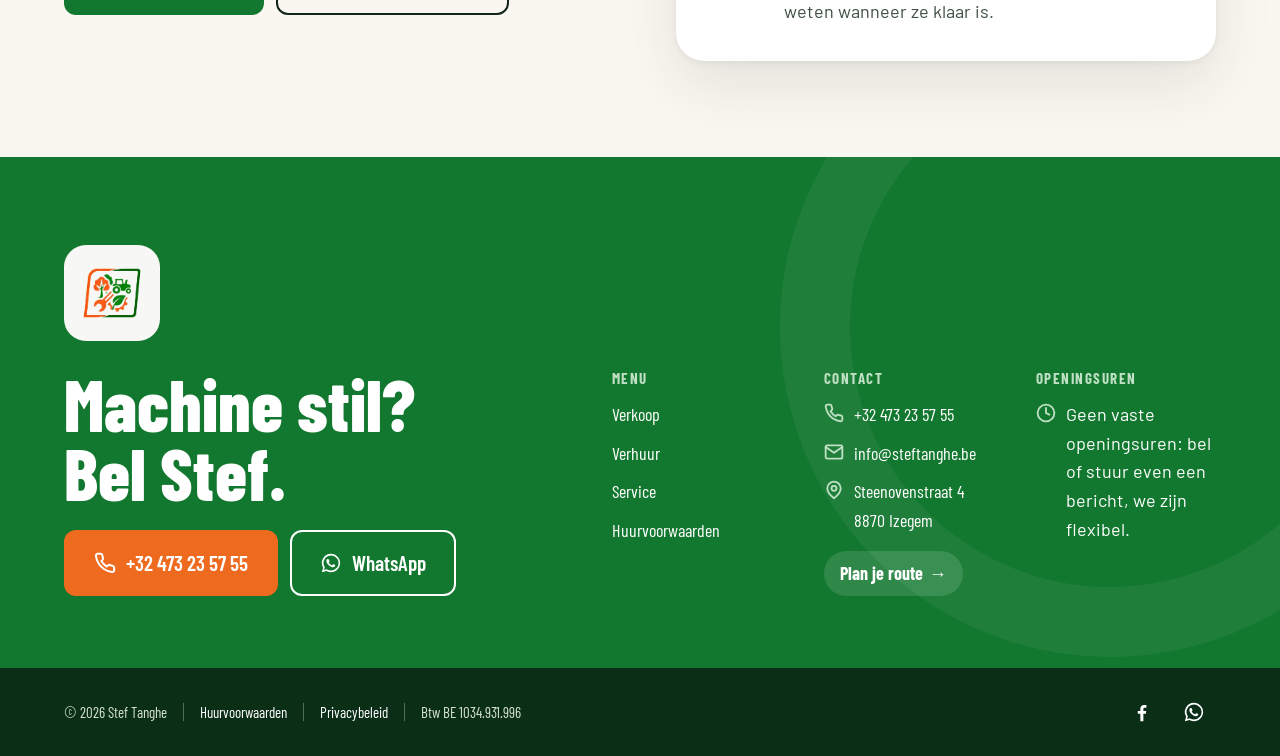
==== commit ddaeae51: "Welkomsttekst persoonlijker, in de ik-vorm van Stef (NL, EN, FR, DE) Co-Authored-By: Claude Opus 5.5" ====
--- a/index.html
+++ b/index.html
@@ -101,8 +101,8 @@
       </picture>
       <div class="over-tekst">
         <h2 class="sectie-titel" style="margin: 0" data-i18n="over.titel">Welkom bij Stef Tanghe</h2>
-        <p data-i18n="over.p1">Stef Tanghe staat bekend om zijn hoogwaardige tuin- en reinigingsapparatuur. Daarnaast bieden we uitstekende service na aankoop en hebben we een interessante verhuurvloot beschikbaar. Of je nu een doe-het-zelver bent of een specialist in tuin- en parkaanleg, we zijn er om aan jouw behoeften te voldoen.</p>
-        <p data-i18n="over.p2">In onze werkplaats kan je terecht voor onderhoud en reparaties van al je toestellen. Dat geldt voor de merken die wij aanbieden, maar ook voor grote spelers zoals Honda en Husqvarna. We hebben steeds een ruime voorraad wisselstukken. Ook voor machines die je elders kocht, kan je bij ons terecht.</p>
+        <p data-i18n="over.p1">Ik ben Stef. In mijn werkplaats in Meulebeke onderhoud en herstel ik tuin- en reinigingsmachines en compacte tractoren, van elk merk, ook als je ze ergens anders kocht. Wisselstukken heb ik meestal gewoon liggen.</p>
+        <p data-i18n="over.p2">Zoek je een nieuwe machine, of wil je er eentje huren voor een dag of een week? Bel of stuur me een bericht, dan zoeken we samen wat bij jouw werk past. Of je nu je eigen tuin onderhoudt of er je beroep van maakt.</p>
         <p class="handtekening">Stef</p>
         <div class="knoppen"><a href="tel:+32473235755" class="btn btn-groen" data-i18n="bel.stef">Bel Stef: +32 473 23 57 55</a></div>
       </div>
